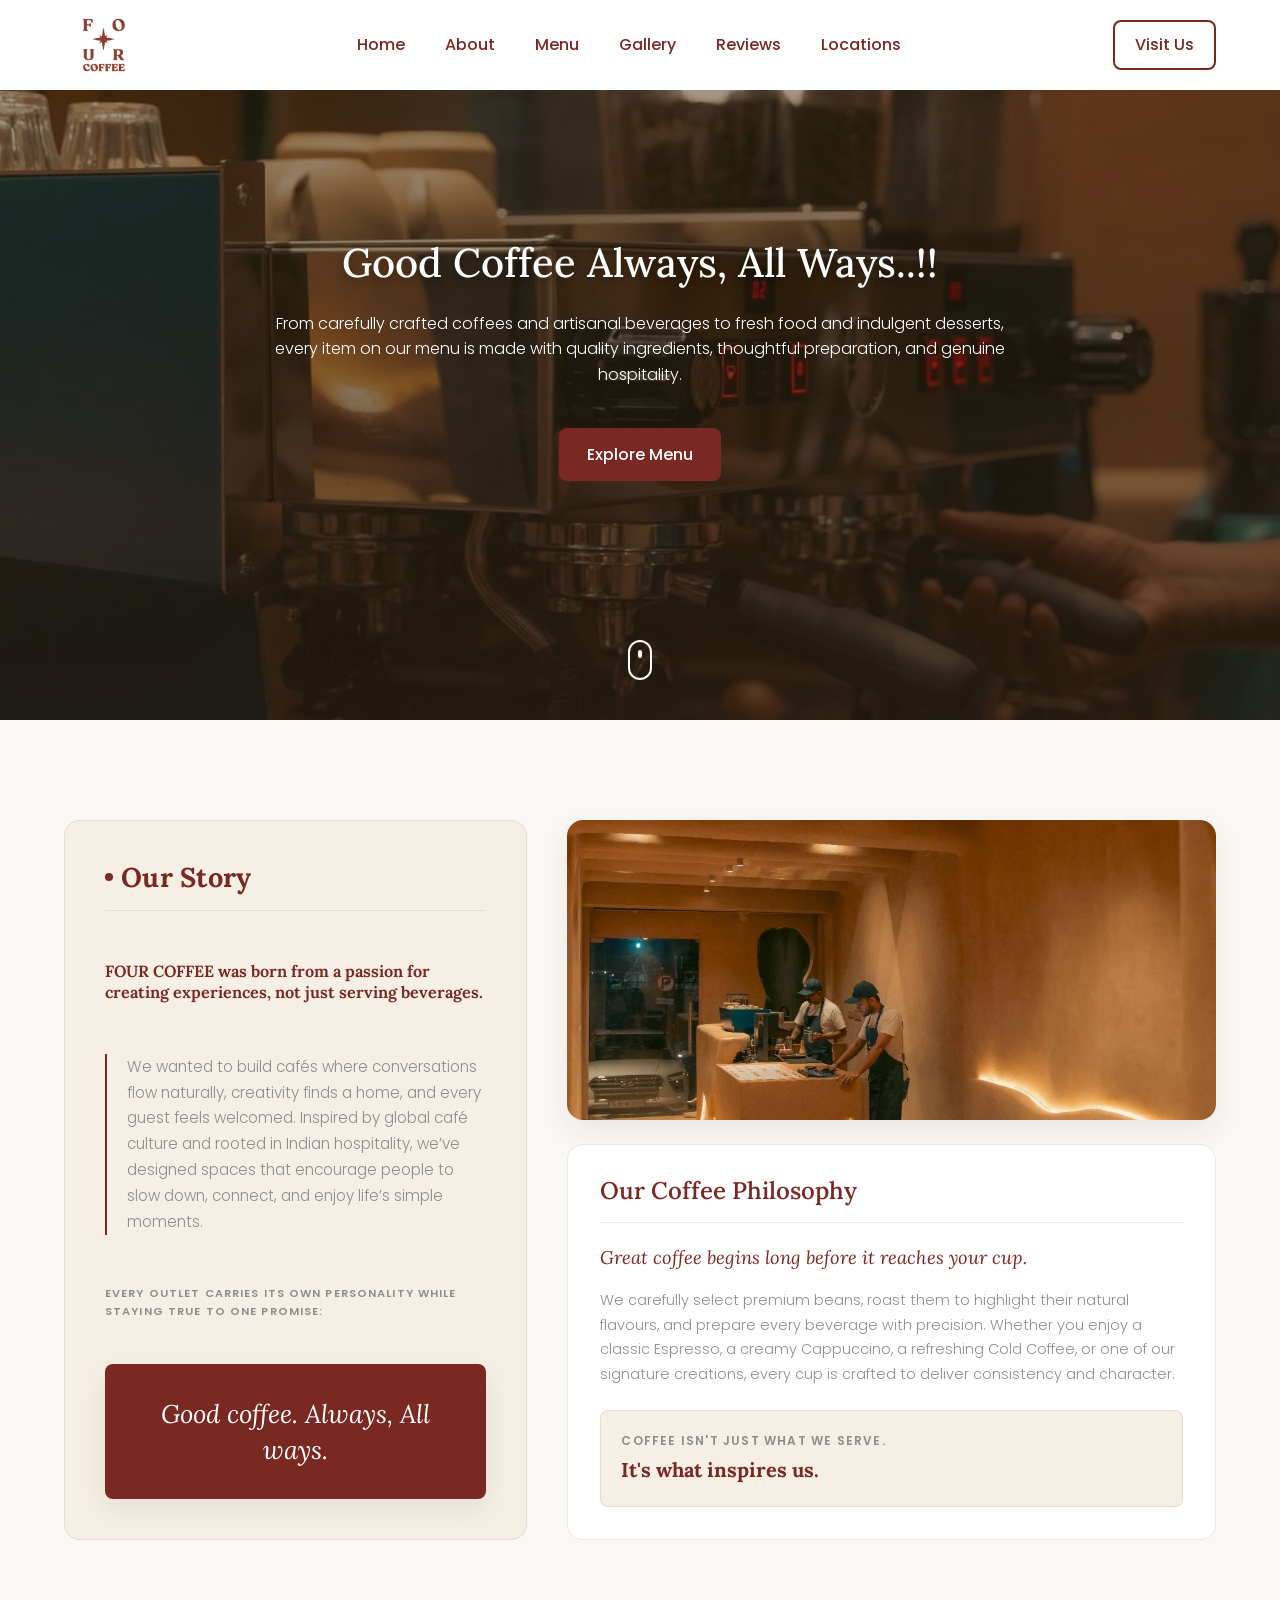
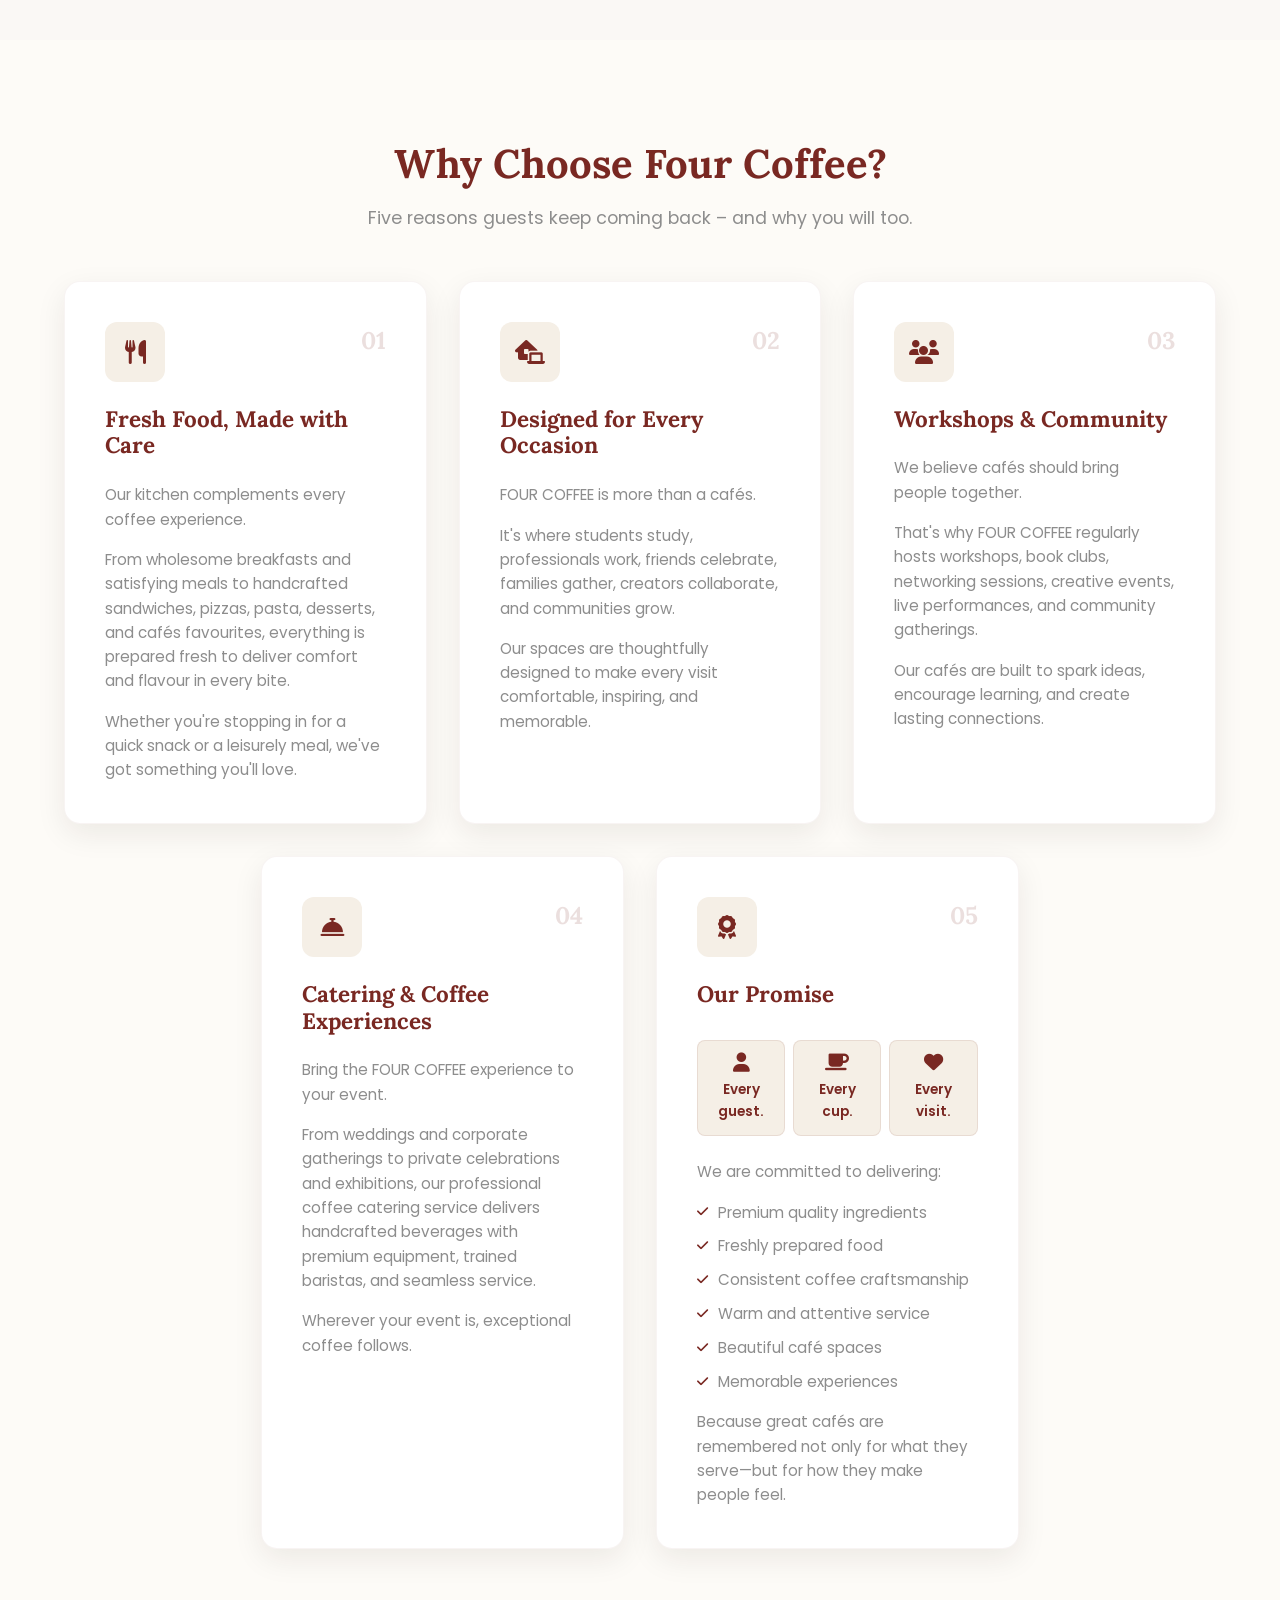
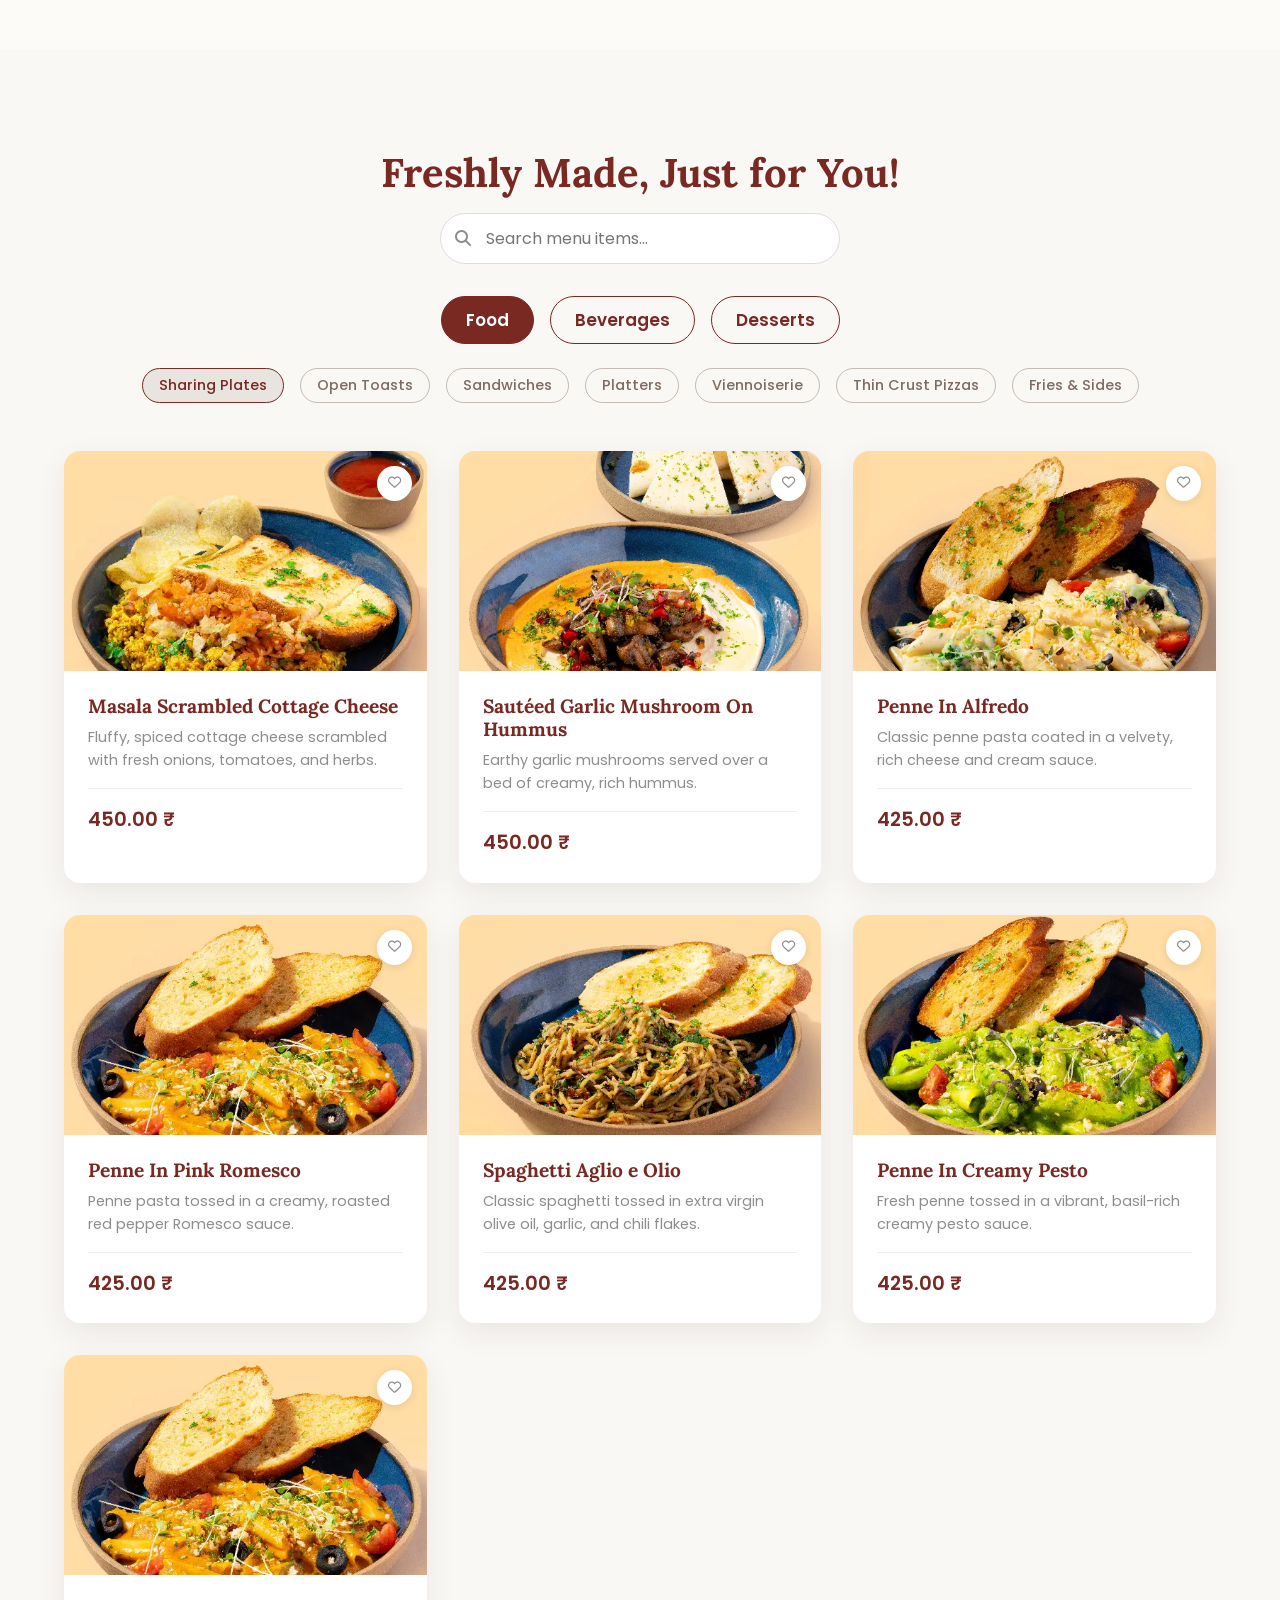
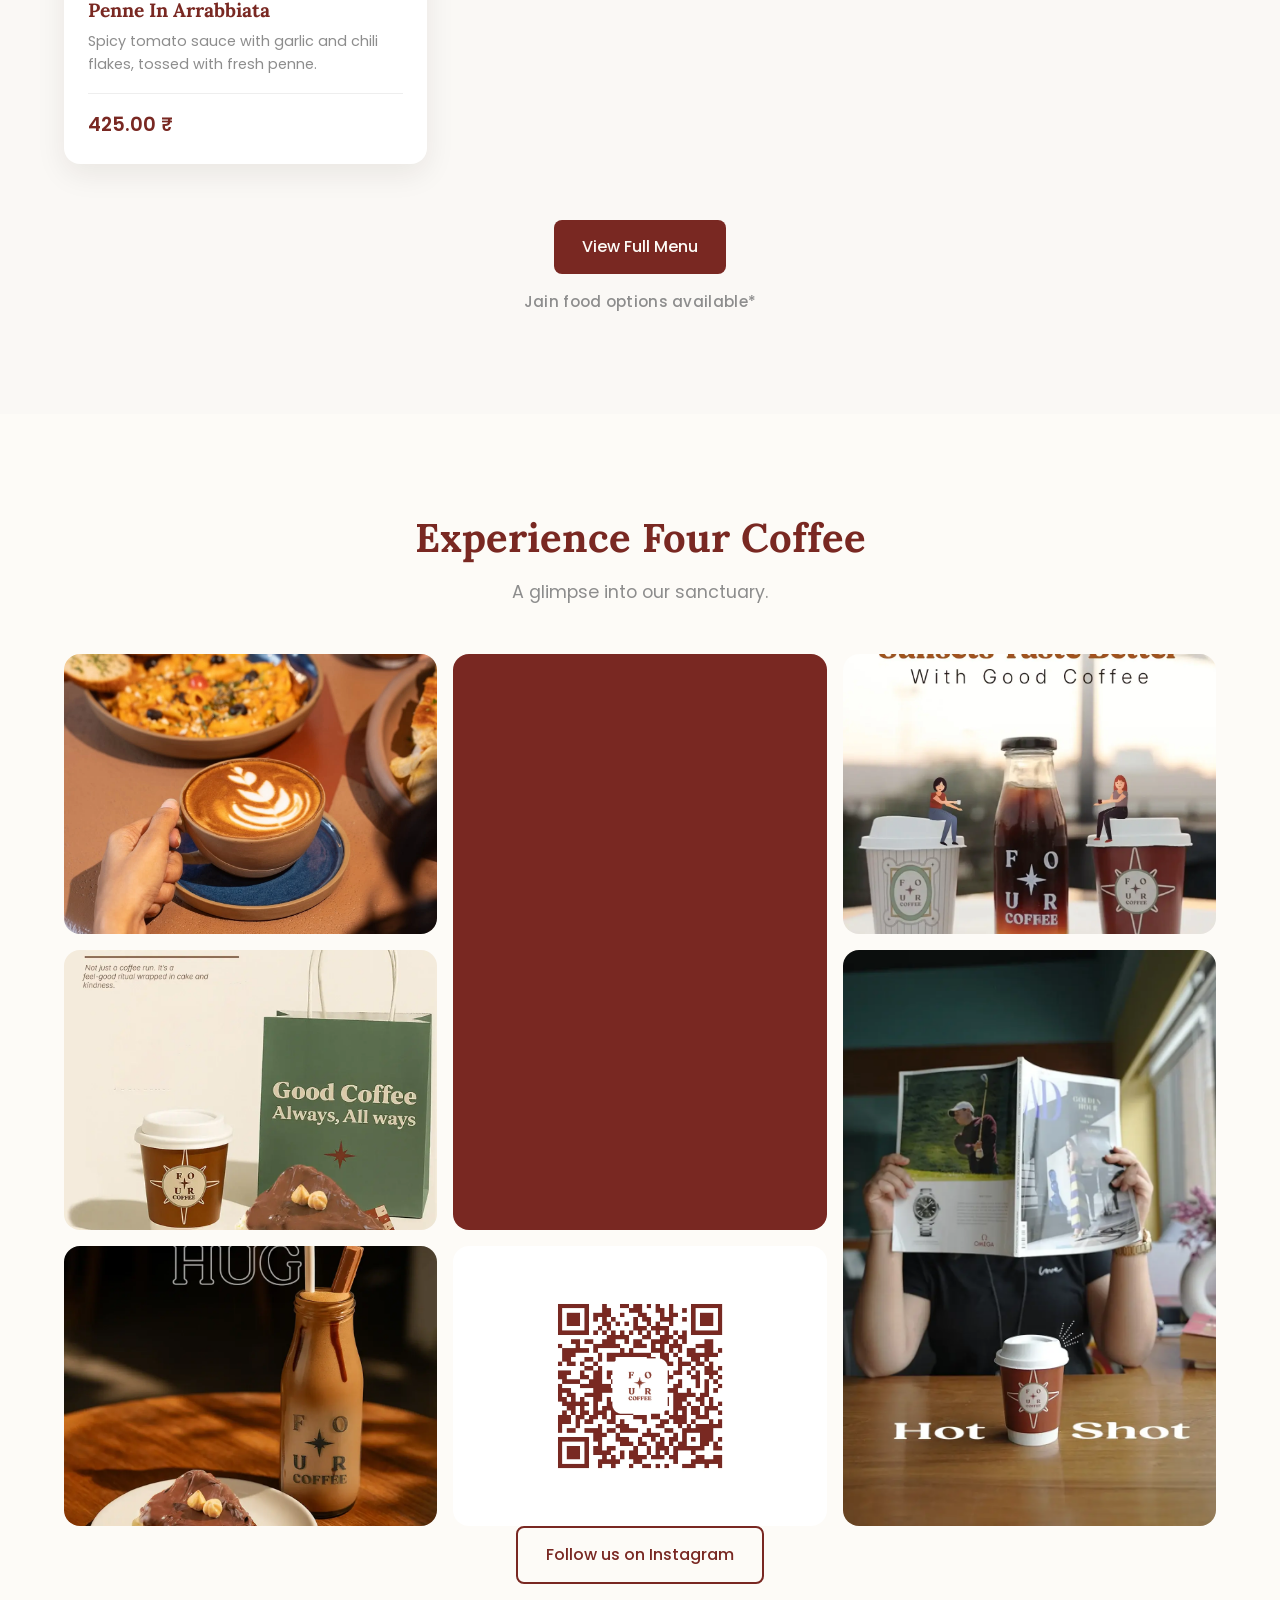
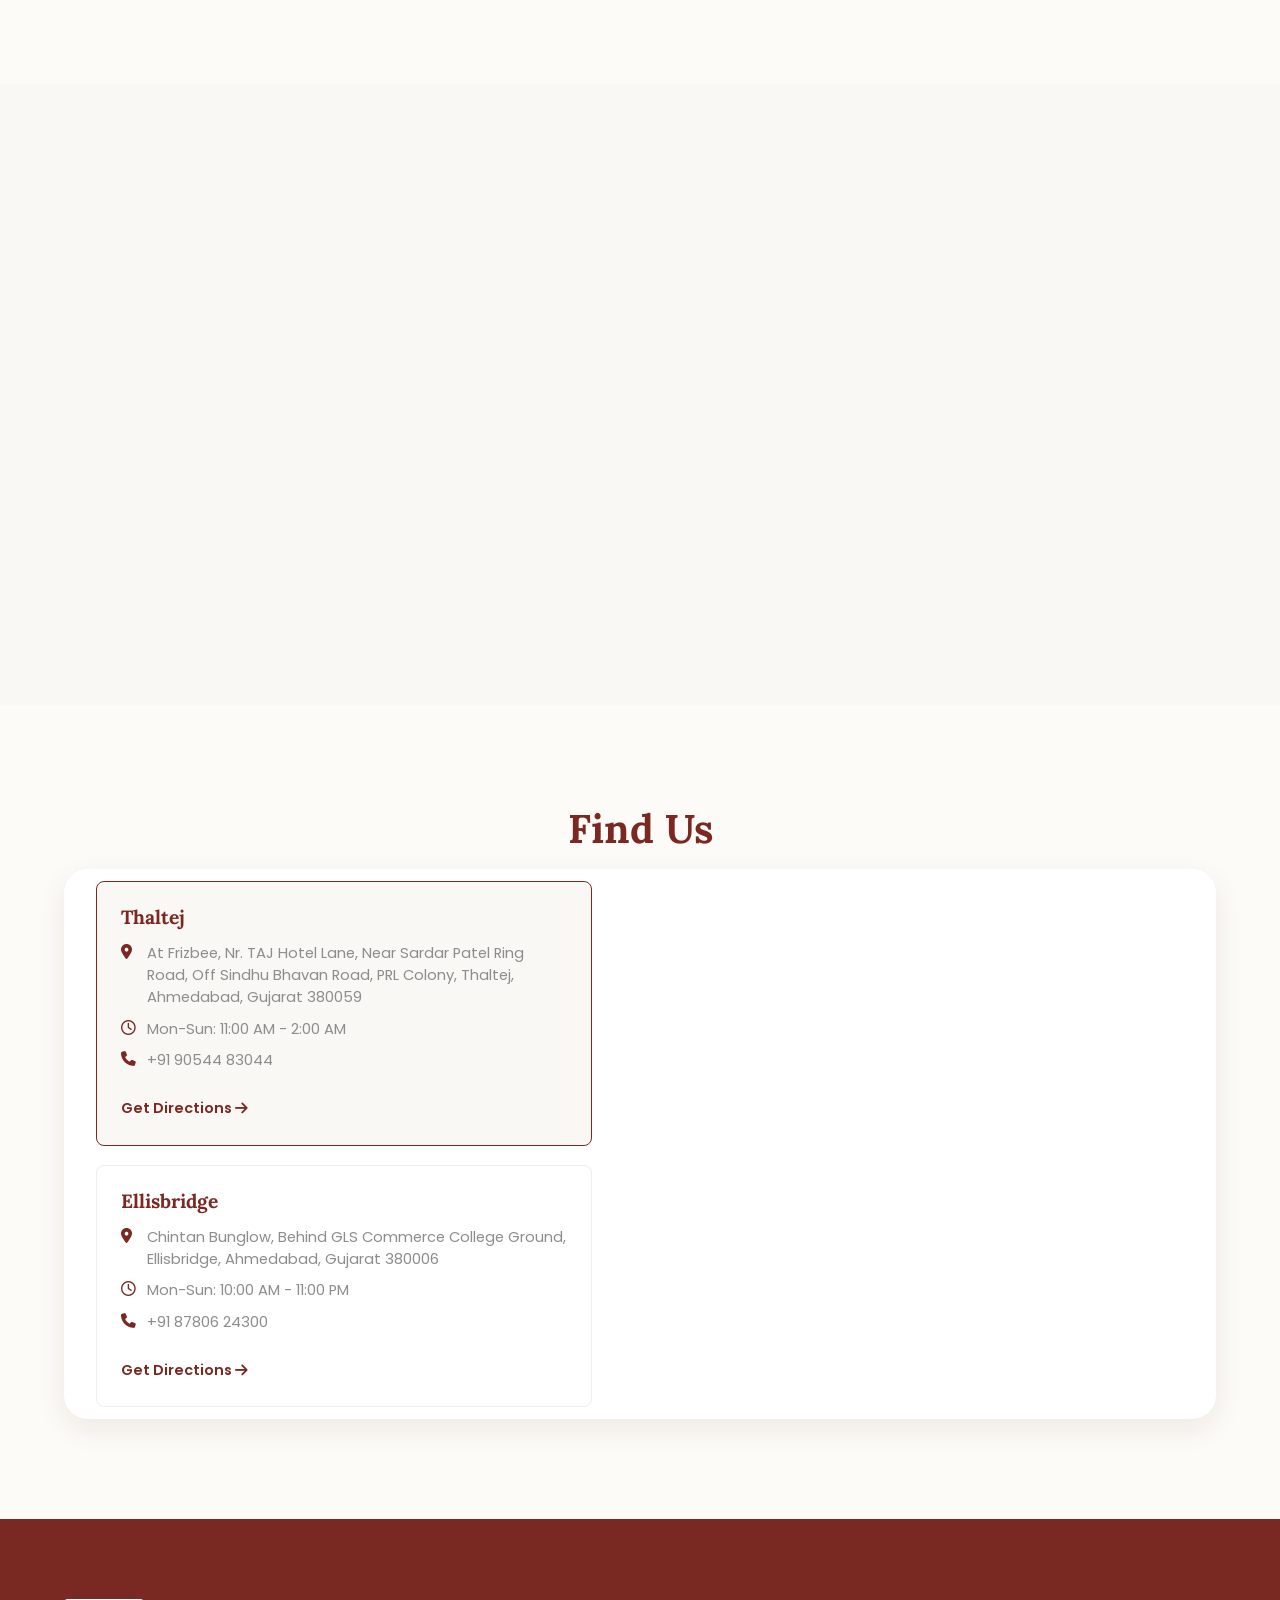
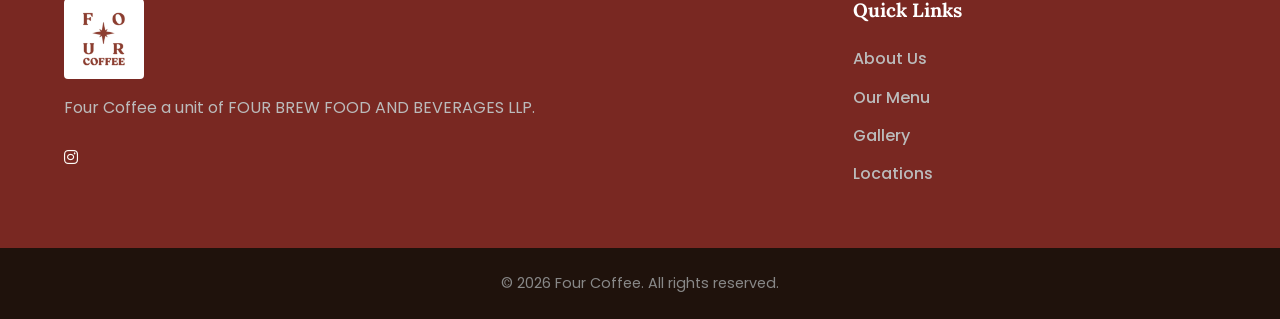
==== index.html @ 538a85ab "Update index.html" ====
<!-- index.html -->
<!DOCTYPE html>
<html lang="en">
<head>
<!-- Favicon -->
    <link rel="icon" type="image/webp" href="Four%20Coffee%20Cafe%20Logo.webp">
    <meta charset="UTF-8">
    <meta name="viewport" content="width=device-width, initial-scale=1.0">
    <title>Four Coffee | Premium Modern Cafe</title>
    <meta name="description" content="Experience the warmth of Four Coffee. A premium modern cafe offering artisanal coffee, fresh breakfast, and a cozy ambiance.">

<link rel="canonical" href="https://fourcoffee.in/" />
    
    <!-- Open Graph / Social -->
    <meta property="og:type" content="cafe">
    <meta property="og:title" content="Four Coffee | Premium Modern Cafe">
    <meta property="og:description" content="Four coffee, fresh breakfast, and a cozy ambiance.">
    <meta property="og:image" content="Four%20Coffee%20Cafe%20Logo.webp">
    <meta property="og:url" content="https://fourcoffee.com">
    <meta name="twitter:card" content="summary">

    <!-- Fonts -->
    <link rel="preconnect" href="https://fonts.googleapis.com">
    <link rel="preconnect" href="https://fonts.gstatic.com" crossorigin>
    <!-- SEO Optimized Font Loading with Display Swap -->
    <link href="https://fonts.googleapis.com/css2?family=Lora:ital,wght@0,400;0,500;0,600;0,700;1,400;1,500&family=Poppins:wght@300;400;500;600;700&display=swap" rel="stylesheet">
    
    <!-- Icons -->
    <link rel="stylesheet" href="https://cdnjs.cloudflare.com/ajax/libs/font-awesome/6.4.0/css/all.min.css">
    
    <!-- Preload Hero Image for Faster LCP (Responsive) -->
<link rel="preload" as="image" href="Barista%20brewing%20espresso%20at%20Four%20Coffee%20-%20Mobile.webp" media="(max-width: 768px)" fetchpriority="high">
<link rel="preload" as="image" href="Barista%20brewing%20espresso%20at%20Four%20Coffee.webp" media="(min-width: 769px)" fetchpriority="high">

    <link rel="stylesheet" href="style.css">
</head>
<body>


    <!-- Navigation -->
    <nav class="navbar" id="navbar">
        <div class="nav-container">
            <!-- Header Logo (Only Image) -->
            <a href="#home" class="logo">
                <img src="Four%20Coffee%20Cafe%20Logo.webp" alt="Four Coffee Logo" class="brand-logo">
            </a>
            <ul class="nav-links" id="nav-links">
                <li><a href="#home" class="active">Home</a></li>
                <li><a href="#about">About</a></li>
                <li><a href="#menu">Menu</a></li>
                <li><a href="#gallery">Gallery</a></li>
                <li><a href="#reviews">Reviews</a></li>
                <li><a href="#locations">Locations</a></li>
                <!-- Contact option is removed from here -->
            </ul>
            <div class="nav-actions">
                <!-- Changed Order Now to Visit Us & linked to locations -->
                <a href="#locations" class="btn btn-outline" aria-label="Visit Us">Visit Us</a>
                <button class="hamburger" id="hamburger" aria-label="Toggle Navigation">
                    <i class="fas fa-bars"></i>
                </button>
            </div>
        </div>
    </nav>

    <!-- Hero Section -->
<header id="home" class="hero">
    <div class="hero-video-wrapper">
        <picture>
            <!-- Mobile Image (Screen width up to 768px) -->
            <source media="(max-width: 768px)" srcset="Barista%20brewing%20espresso%20at%20Four%20Coffee%20-%20Mobile.webp">

            <!-- Desktop Image (Default / Fallback) -->
            <img src="Barista%20brewing%20espresso%20at%20Four%20Coffee.webp" alt="Barista brewing espresso at Four Coffee" class="hero-bg" fetchpriority="high">
        </picture>
        <div class="overlay"></div>
    </div>
        <div class="hero-content reveal-up">
            <h1 class="animate-text">Good Coffee Always, All Ways..!!</h1>
            <p>From carefully crafted coffees and artisanal beverages to fresh food and indulgent desserts, every item on our menu is made with quality ingredients, thoughtful preparation, and genuine hospitality.</p>
            <div class="hero-ctas">
                <a href="#menu" class="btn btn-secondary glass">Explore Menu</a>
            </div>
        </div>
        <div class="scroll-indicator">
            <a href="#about" aria-label="Scroll down">
                <span></span>
            </a>
        </div>
    </header>

    <!-- About Section -->
    <section id="about" class="about section-padding">
        <div class="container layout-grid">
            <!-- Left Column: Our Story -->
            <article class="story-article reveal-left">
                <div class="story-header">
                    <div class="header-tag">
                        <span class="tag-dot"></span>
                        <h2 class="story-kicker">Our Story</h2>
                    </div>
                </div>

                <p class="story-title">
                    FOUR COFFEE was born from a passion for creating experiences, not just serving beverages.
                </p>

                <p class="story-text">
                    We wanted to build cafés where conversations flow naturally, creativity finds a home, and every guest feels welcomed. Inspired by global café culture and rooted in Indian hospitality, we’ve designed spaces that encourage people to slow down, connect, and enjoy life’s simple moments.
                </p>

                <p class="promise-intro-text">
                    Every outlet carries its own personality while staying true to one promise:
                </p>

                <div class="brand-promise-box">
                    <p class="brand-promise-text">Good coffee. Always, All ways.</p>
                </div>
            </article>

            <!-- Right Column: Our Coffee Philosophy -->
            <article class="philosophy-article reveal-right">
                <div class="media-frame">
                    <img 
                        src="Four%20Coffee%20The%20Clay%20Chapter%20Cafe.webp" 
                        alt="Four Coffee The Clay Chapter Cafe" 
                        loading="eager" 
                        decoding="async"
                        class="frame-img"
                    />
                </div>

                <div class="philosophy-content">
                    <div class="philosophy-header">
                        <h3 class="philosophy-title">Our Coffee Philosophy</h3>
                    </div>

                    <p class="philosophy-intro">
                        Great coffee begins long before it reaches your cup.
                    </p>

                    <p class="philosophy-body">
                        We carefully select premium beans, roast them to highlight their natural flavours, and prepare every beverage with precision. Whether you enjoy a classic Espresso, a creamy Cappuccino, a refreshing Cold Coffee, or one of our signature creations, every cup is crafted to deliver consistency and character.
                    </p>

                    <div class="philosophy-conclusion">
                        <p class="conclusion-sub">Coffee isn't just what we serve.</p>
                        <p class="conclusion-main">It's what inspires us.</p>
                    </div>
                </div>
            </article>
    </section>
    <!-- Why Choose Us -->
    <section id="why-us" class="why-us section-padding bg-light">
        <div class="container reveal-up">
            <div class="why-us-header">
                <h2 class="section-title">Why Choose Four Coffee?</h2>
                <p class="why-us-subtitle">Five reasons guests keep coming back – and why you will too.</p>
            </div>
            <div class="features-grid">
                <article class="feature-card">
                    <div class="card-accent"></div>
                    <div class="card-top">
                        <div class="icon-wrapper"><i class="fas fa-utensils"></i></div>
                        <span class="card-number">01</span>
                    </div>
                    <h3>Fresh Food, Made with Care</h3>
                    <div class="feature-content">
                        <p>Our kitchen complements every coffee experience.</p>
                        <p>From wholesome breakfasts and satisfying meals to handcrafted sandwiches, pizzas, pasta, desserts, and cafés favourites, everything is prepared fresh to deliver comfort and flavour in every bite.</p>
                        <p>Whether you're stopping in for a quick snack or a leisurely meal, we've got something you'll love.</p>
                    </div>
                </article>
                <article class="feature-card">
                    <div class="card-accent"></div>
                    <div class="card-top">
                        <div class="icon-wrapper"><i class="fas fa-laptop-house"></i></div>
                        <span class="card-number">02</span>
                    </div>
                    <h3>Designed for Every Occasion</h3>
                    <div class="feature-content">
                        <p>FOUR COFFEE is more than a cafés.</p>
                        <p>It's where students study, professionals work, friends celebrate, families gather, creators collaborate, and communities grow.</p>
                        <p>Our spaces are thoughtfully designed to make every visit comfortable, inspiring, and memorable.</p>
                    </div>
                </article>
                <article class="feature-card">
                    <div class="card-accent"></div>
                    <div class="card-top">
                        <div class="icon-wrapper"><i class="fas fa-users"></i></div>
                        <span class="card-number">03</span>
                    </div>
                    <h3>Workshops &amp; Community</h3>
                    <div class="feature-content">
                        <p>We believe cafés should bring people together.</p>
                        <p>That's why FOUR COFFEE regularly hosts workshops, book clubs, networking sessions, creative events, live performances, and community gatherings.</p>
                        <p>Our cafés are built to spark ideas, encourage learning, and create lasting connections.</p>
                    </div>
                </article>
                <article class="feature-card">
                    <div class="card-accent"></div>
                    <div class="card-top">
                        <div class="icon-wrapper"><i class="fas fa-concierge-bell"></i></div>
                        <span class="card-number">04</span>
                    </div>
                    <h3>Catering &amp; Coffee Experiences</h3>
                    <div class="feature-content">
                        <p>Bring the FOUR COFFEE experience to your event.</p>
                        <p>From weddings and corporate gatherings to private celebrations and exhibitions, our professional coffee catering service delivers handcrafted beverages with premium equipment, trained baristas, and seamless service.</p>
                        <p>Wherever your event is, exceptional coffee follows.</p>
                    </div>
                </article>
                <article class="feature-card feature-card--promise">
                    <div class="card-accent"></div>
                    <div class="card-top">
                        <div class="icon-wrapper"><i class="fas fa-award"></i></div>
                        <span class="card-number">05</span>
                    </div>
                    <h3>Our Promise</h3>
                    <div class="feature-content">
                        <div class="promise-badges">
                            <div class="promise-badge">
                                <i class="fas fa-user"></i>
                                <span>Every guest.</span>
                            </div>
                            <div class="promise-badge">
                                <i class="fas fa-coffee"></i>
                                <span>Every cup.</span>
                            </div>
                            <div class="promise-badge">
                                <i class="fas fa-heart"></i>
                                <span>Every visit.</span>
                            </div>
                        </div>
                        <p>We are committed to delivering:</p>
                        <ul class="promise-list">
                            <li><i class="fas fa-check"></i> Premium quality ingredients</li>
                            <li><i class="fas fa-check"></i> Freshly prepared food</li>
                            <li><i class="fas fa-check"></i> Consistent coffee craftsmanship</li>
                            <li><i class="fas fa-check"></i> Warm and attentive service</li>
                            <li><i class="fas fa-check"></i> Beautiful café spaces</li>
                            <li><i class="fas fa-check"></i> Memorable experiences</li>
                        </ul>
                        <p>Because great cafés are remembered not only for what they serve—but for how they make people feel.</p>
                    </div>
                </article>
            </div>
        </div>
    </section>

    <!-- Featured Menu Section -->
    <section id="menu" class="menu section-padding">
        <div class="container">
            <div class="menu-header reveal-up">
                <h2 class="section-title text-center">Freshly Made, Just for You!</h2>
                <div class="menu-search-wrapper">
                    <i class="fas fa-search"></i>
                    <input type="text" id="menuSearch" placeholder="Search menu items..." aria-label="Search Menu">
                </div>
                <div class="menu-filters" id="menuFilters">
                    <button class="filter-btn active" data-filter="food">Food</button>
                    <button class="filter-btn" data-filter="beverages">Beverages</button>
                    <button class="filter-btn" data-filter="desserts">Desserts</button>
                </div>
                
                <div class="menu-filters secondary-filters" id="foodFilters">
                    <button class="filter-btn sub-filter-btn active" data-filter="sharing-plates">Sharing Plates</button>
                    <button class="filter-btn sub-filter-btn" data-filter="open-toasts">Open Toasts</button>
                    <button class="filter-btn sub-filter-btn" data-filter="sandwiches">Sandwiches</button>
                    <button class="filter-btn sub-filter-btn" data-filter="platters">Platters</button>
                    <button class="filter-btn sub-filter-btn" data-filter="viennoiserie">Viennoiserie</button>
                    <button class="filter-btn sub-filter-btn" data-filter="thin-crust-pizzas">Thin Crust Pizzas</button>
                    <button class="filter-btn sub-filter-btn" data-filter="fries-sides">Fries &amp; Sides</button>
                </div>

                <div class="menu-filters secondary-filters" id="beveragesFilters" style="display: none;">
                    <button class="filter-btn sub-filter-btn active" data-filter="cold-coffee">Cold Coffee</button>
                    <button class="filter-btn sub-filter-btn" data-filter="hot-coffee">Hot Coffee</button>
                    <button class="filter-btn sub-filter-btn" data-filter="matcha">Matcha</button>
                    <button class="filter-btn sub-filter-btn" data-filter="iced-coffee">Iced Coffee</button>
                    <button class="filter-btn sub-filter-btn" data-filter="hot-chocolate">Hot Chocolate</button>
                    <button class="filter-btn sub-filter-btn" data-filter="non-coffee">Non Coffee</button>
                    <button class="filter-btn sub-filter-btn" data-filter="cold-brew">Cold Brew</button>
                    <button class="filter-btn sub-filter-btn" data-filter="thick-shake">Thick Shake</button>
                </div>

            </div>

            <div class="menu-grid" id="menuGrid">
                <!-- SHARING PLATES -->
                <article class="menu-card reveal-up" data-main-category="food" data-sub-category="sharing-plates">
                    <div class="card-image">
                        <img src="Masala%20Scrambled%20Cottage%20Cheese.webp" alt="Masala Scrambled Cottage Cheese" loading="lazy" onerror="this.src='Cold%20Coffee.webp'">
                        <button class="fav-btn" aria-label="Add to favorites"><i class="far fa-heart"></i></button>
                    </div>
                    <div class="card-content">
                        <h3>Masala Scrambled Cottage Cheese</h3>
                        <p>Fluffy, spiced cottage cheese scrambled with fresh onions, tomatoes, and herbs.</p>
                        <div class="card-footer">
                            <span class="price">450.00 ₹</span>
                        </div>
                    </div>
                </article>
                <article class="menu-card reveal-up" data-main-category="food" data-sub-category="sharing-plates">
                    <div class="card-image">
                        <img src="Saut%C3%A9ed%20Garlic%20Mushroom%20On%20Hummus.webp" alt="Saut&#233;ed Garlic Mushroom On Hummus" loading="lazy" onerror="this.src='Cold%20Coffee.webp'">
                        <button class="fav-btn" aria-label="Add to favorites"><i class="far fa-heart"></i></button>
                    </div>
                    <div class="card-content">
                        <h3>Saut&#233;ed Garlic Mushroom On Hummus</h3>
                        <p>Earthy garlic mushrooms served over a bed of creamy, rich hummus.</p>
                        <div class="card-footer">
                            <span class="price">450.00 ₹</span>
                        </div>
                    </div>
                </article>
                <article class="menu-card reveal-up" data-main-category="food" data-sub-category="sharing-plates">
                    <div class="card-image">
                        <img src="Penne%20In%20Alfredo.webp" alt="Penne In Alfredo" loading="lazy" onerror="this.src='Cold%20Coffee.webp'">
                        <button class="fav-btn" aria-label="Add to favorites"><i class="far fa-heart"></i></button>
                    </div>
                    <div class="card-content">
                        <h3>Penne In Alfredo</h3>
                        <p>Classic penne pasta coated in a velvety, rich cheese and cream sauce.</p>
                        <div class="card-footer">
                            <span class="price">425.00 ₹</span>
                        </div>
                    </div>
                </article>
                <article class="menu-card reveal-up" data-main-category="food" data-sub-category="sharing-plates">
                    <div class="card-image">
                        <img src="Penne%20In%20Pink%20Romesco.webp" alt="Penne In Pink Romesco" loading="lazy" onerror="this.src='Cold%20Coffee.webp'">
                        <button class="fav-btn" aria-label="Add to favorites"><i class="far fa-heart"></i></button>
                    </div>
                    <div class="card-content">
                        <h3>Penne In Pink Romesco</h3>
                        <p>Penne pasta tossed in a creamy, roasted red pepper Romesco sauce.</p>
                        <div class="card-footer">
                            <span class="price">425.00 ₹</span>
                        </div>
                    </div>
                </article>
                <article class="menu-card reveal-up" data-main-category="food" data-sub-category="sharing-plates">
                    <div class="card-image">
                        <img src="Spaghetti%20Aglio%20e%20Olio.webp" alt="Spaghetti Aglio e Olio" loading="lazy" onerror="this.src='Cold%20Coffee.webp'">
                        <button class="fav-btn" aria-label="Add to favorites"><i class="far fa-heart"></i></button>
                    </div>
                    <div class="card-content">
                        <h3>Spaghetti Aglio e Olio</h3>
                        <p>Classic spaghetti tossed in extra virgin olive oil, garlic, and chili flakes.</p>
                        <div class="card-footer">
                            <span class="price">425.00 ₹</span>
                        </div>
                    </div>
                </article>
                <article class="menu-card reveal-up" data-main-category="food" data-sub-category="sharing-plates">
                    <div class="card-image">
                        <img src="Penne%20In%20Creamy%20Pesto.webp" alt="Penne In Creamy Pesto" loading="lazy" onerror="this.src='Cold%20Coffee.webp'">
                        <button class="fav-btn" aria-label="Add to favorites"><i class="far fa-heart"></i></button>
                    </div>
                    <div class="card-content">
                        <h3>Penne In Creamy Pesto</h3>
                        <p>Fresh penne tossed in a vibrant, basil-rich creamy pesto sauce.</p>
                        <div class="card-footer">
                            <span class="price">425.00 ₹</span>
                        </div>
                    </div>
                </article>
                <article class="menu-card reveal-up" data-main-category="food" data-sub-category="sharing-plates">
                    <div class="card-image">
                        <img src="Penne%20In%20Arrabbiata.webp" alt="Penne In Arrabbiata" loading="lazy" onerror="this.src='Cold%20Coffee.webp'">
                        <button class="fav-btn" aria-label="Add to favorites"><i class="far fa-heart"></i></button>
                    </div>
                    <div class="card-content">
                        <h3>Penne In Arrabbiata</h3>
                        <p>Spicy tomato sauce with garlic and chili flakes, tossed with fresh penne.</p>
                        <div class="card-footer">
                            <span class="price">425.00 ₹</span>
                        </div>
                    </div>
                </article>

                <!-- OPEN TOASTS -->
                <article class="menu-card reveal-up" data-main-category="food" data-sub-category="open-toasts">
                    <div class="card-image">
                        <img src="Garlic%20Mushroom%20On%20Hummus.webp" alt="Garlic Mushroom On Hummus" loading="lazy" onerror="this.src='Cold%20Coffee.webp'">
                        <button class="fav-btn" aria-label="Add to favorites"><i class="far fa-heart"></i></button>
                    </div>
                    <div class="card-content">
                        <h3>Garlic Mushroom On Hummus</h3>
                        <p>Warm, buttery garlic mushrooms resting on our signature smooth hummus toast.</p>
                        <div class="card-footer">
                            <span class="price">450.00 ₹</span>
                        </div>
                    </div>
                </article>
                <article class="menu-card reveal-up" data-main-category="food" data-sub-category="open-toasts">
                    <div class="card-image">
                        <img src="Haas%20Avocado%20Guac%20On%20Toast.webp" alt="Haas Avocado Guac On Toast" loading="lazy" onerror="this.src='Cold%20Coffee.webp'">
                        <button class="fav-btn" aria-label="Add to favorites"><i class="far fa-heart"></i></button>
                    </div>
                    <div class="card-content">
                        <h3>Haas Avocado Guac On Toast</h3>
                        <p>Zesty guacamole spread on toasted artisanal sourdough with cherry tomatoes.</p>
                        <div class="card-footer">
                            <span class="price">400.00 ₹</span>
                        </div>
                    </div>
                </article>
                <article class="menu-card reveal-up" data-main-category="food" data-sub-category="open-toasts">
                    <div class="card-image">
                        <img src="Roasted%20Veggies%20On%20Smoked%20Paprika%20Hummus.webp" alt="Roasted Veggies On Smoked Paprika Hummus" loading="lazy" onerror="this.src='Cold%20Coffee.webp'">
                        <button class="fav-btn" aria-label="Add to favorites"><i class="far fa-heart"></i></button>
                    </div>
                    <div class="card-content">
                        <h3>Roasted Veggies On Smoked Paprika Hummus</h3>
                        <p>Oven-roasted seasonal greens on a smoky paprika-infused hummus base.</p>
                        <div class="card-footer">
                            <span class="price">325.00 ₹</span>
                        </div>
                    </div>
                </article>
                <article class="menu-card reveal-up" data-main-category="food" data-sub-category="open-toasts">
                    <div class="card-image">
                        <img src="Nutella%20Mascarpone%20Berry%20Toast.webp" alt="Nutella Mascarpone Berry Toast" loading="lazy" onerror="this.src='Cold%20Coffee.webp'">
                        <button class="fav-btn" aria-label="Add to favorites"><i class="far fa-heart"></i></button>
                    </div>
                    <div class="card-content">
                        <h3>Nutella Mascarpone Berry Toast</h3>
                        <p>A sweet indulgence of Nutella, creamy mascarpone, and fresh seasonal berries.</p>
                        <div class="card-footer">
                            <span class="price">375.00 ₹</span>
                        </div>
                    </div>
                </article>

                <!-- SANDWICHES -->
                <article class="menu-card reveal-up" data-main-category="food" data-sub-category="sandwiches">
                    <div class="card-image">
                        <img src="Loaded%20Veggie%20%26%20Cheese.webp" alt="Loaded Veggie &amp; Cheese" loading="lazy" onerror="this.src='Cold%20Coffee.webp'">
                        <button class="fav-btn" aria-label="Add to favorites"><i class="far fa-heart"></i></button>
                    </div>
                    <div class="card-content">
                        <h3>Loaded Veggie &amp; Cheese</h3>
                        <p>Toasted sandwich packed with fresh seasonal vegetables and melted cheddar cheese.</p>
                        <div class="card-footer">
                            <span class="price">425.00 ₹</span>
                        </div>
                    </div>
                </article>
                <article class="menu-card reveal-up" data-main-category="food" data-sub-category="sandwiches">
                    <div class="card-image">
                        <img src="New%20York%20Cheese%20Melt.webp" alt="New York Cheese Melt" loading="lazy" onerror="this.src='Cold%20Coffee.webp'">
                        <button class="fav-btn" aria-label="Add to favorites"><i class="far fa-heart"></i></button>
                    </div>
                    <div class="card-content">
                        <h3>New York Cheese Melt</h3>
                        <p>A classic, gooey, triple-cheese melt that promises pure comfort in every bite.</p>
                        <div class="card-footer">
                            <span class="price">350.00 ₹</span>
                        </div>
                    </div>
                </article>
                <article class="menu-card reveal-up" data-main-category="food" data-sub-category="sandwiches">
                    <div class="card-image">
                        <img src="Classic%20Peanut%20Butter%20%26%20Jam.webp" alt="Classic Peanut Butter &amp; Jam" loading="lazy" onerror="this.src='Cold%20Coffee.webp'">
                        <button class="fav-btn" aria-label="Add to favorites"><i class="far fa-heart"></i></button>
                    </div>
                    <div class="card-content">
                        <h3>Classic Peanut Butter &amp; Jam</h3>
                        <p>The ultimate childhood favourite, elevated with premium creamy peanut butter.</p>
                        <div class="card-footer">
                            <span class="price">300.00 ₹</span>
                        </div>
                    </div>
                </article>
                <article class="menu-card reveal-up" data-main-category="food" data-sub-category="sandwiches">
                    <div class="card-image">
                        <img src="The%20Bombay%20Yorker.webp" alt="The Bombay Yorker" loading="lazy" onerror="this.src='Cold%20Coffee.webp'">
                        <button class="fav-btn" aria-label="Add to favorites"><i class="far fa-heart"></i></button>
                    </div>
                    <div class="card-content">
                        <h3>The Bombay Yorker</h3>
                        <p>A spicy, tangy fusion sandwich packed with bold street-style flavours.</p>
                        <div class="card-footer">
                            <span class="price">375.00 ₹</span>
                        </div>
                    </div>
                </article>

                <!-- PLATTERS -->
                <article class="menu-card reveal-up" data-main-category="food" data-sub-category="platters">
                    <div class="card-image">
                        <img src="Nachos.webp" alt="Nachos" loading="lazy" onerror="this.src='Cold%20Coffee.webp'">
                        <button class="fav-btn" aria-label="Add to favorites"><i class="far fa-heart"></i></button>
                    </div>
                    <div class="card-content">
                        <h3>Nachos</h3>
                        <p>Crispy corn tortillas loaded with melted cheese, jalape&#241;os, and fresh salsa.</p>
                        <div class="card-footer">
                            <span class="price">525.00 ₹</span>
                        </div>
                    </div>
                </article>
                <article class="menu-card reveal-up" data-main-category="food" data-sub-category="platters">
                    <div class="card-image">
                        <img src="Fries.webp" alt="Fries" loading="lazy" onerror="this.src='Cold%20Coffee.webp'">
                        <button class="fav-btn" aria-label="Add to favorites"><i class="far fa-heart"></i></button>
                    </div>
                    <div class="card-content">
                        <h3>Fries</h3>
                        <p>Perfectly golden, crispy-on-the-outside potato fries served hot and fresh.</p>
                        <div class="card-footer">
                            <span class="price">525.00 ₹</span>
                        </div>
                    </div>
                </article>
                <article class="menu-card reveal-up" data-main-category="food" data-sub-category="platters">
                    <div class="card-image">
                        <img src="Falafel.webp" alt="Falafel" loading="lazy" onerror="this.src='Cold%20Coffee.webp'">
                        <button class="fav-btn" aria-label="Add to favorites"><i class="far fa-heart"></i></button>
                    </div>
                    <div class="card-content">
                        <h3>Falafel</h3>
                        <p>Crispy, herb-infused chickpea bites served with a side of creamy dip.</p>
                        <div class="card-footer">
                            <span class="price">525.00 ₹</span>
                        </div>
                    </div>
                </article>

                <!-- VIENNOISERIE -->
                <article class="menu-card reveal-up" data-main-category="food" data-sub-category="viennoiserie">
                    <div class="card-image">
                        <img src="Butter%20Croissant.webp" alt="Butter Croissant" loading="lazy" onerror="this.src='Cold%20Coffee.webp'">
                        <button class="fav-btn" aria-label="Add to favorites"><i class="far fa-heart"></i></button>
                    </div>
                    <div class="card-content">
                        <h3>Butter Croissant</h3>
                        <p>Flaky, buttery, and freshly baked to golden perfection every single morning.</p>
                        <div class="card-footer">
                            <span class="price">200.00 ₹</span>
                        </div>
                    </div>
                </article>
                <article class="menu-card reveal-up" data-main-category="food" data-sub-category="viennoiserie">
                    <div class="card-image">
                        <img src="Tomato%20Pesto%20Cheese%20Mozzarella.webp" alt="Tomato Pesto Cheese Mozzarella" loading="lazy" onerror="this.src='Cold%20Coffee.webp'">
                        <button class="fav-btn" aria-label="Add to favorites"><i class="far fa-heart"></i></button>
                    </div>
                    <div class="card-content">
                        <h3>Tomato Pesto Cheese Mozzarella</h3>
                        <p>A savory pastry filled with vibrant pesto, fresh tomatoes, and gooey mozzarella.</p>
                        <div class="card-footer">
                            <span class="price">300.00 ₹</span>
                        </div>
                    </div>
                </article>

                <!-- THIN CRUST PIZZAS -->
                <article class="menu-card reveal-up" data-main-category="food" data-sub-category="thin-crust-pizzas">
                    <div class="card-image">
                        <img src="The%20Og%20Margherita.webp" alt="The Og Margherita" loading="lazy" onerror="this.src='Cold%20Coffee.webp'">
                        <button class="fav-btn" aria-label="Add to favorites"><i class="far fa-heart"></i></button>
                    </div>
                    <div class="card-content">
                        <h3>The Og Margherita</h3>
                        <p>A timeless classic with fresh basil, mozzarella, and a rich tomato base.</p>
                        <div class="card-footer">
                            <span class="price">375.00 ₹</span>
                        </div>
                    </div>
                </article>
                <article class="menu-card reveal-up" data-main-category="food" data-sub-category="thin-crust-pizzas">
                    <div class="card-image">
                        <img src="Veggie%20Carnival.webp" alt="Veggie Carnival" loading="lazy" onerror="this.src='Cold%20Coffee.webp'">
                        <button class="fav-btn" aria-label="Add to favorites"><i class="far fa-heart"></i></button>
                    </div>
                    <div class="card-content">
                        <h3>Veggie Carnival</h3>
                        <p>A colorful feast of fresh bell peppers, olives, and onions on a crisp crust.</p>
                        <div class="card-footer">
                            <span class="price">425.00 ₹</span>
                        </div>
                    </div>
                </article>
                <article class="menu-card reveal-up" data-main-category="food" data-sub-category="thin-crust-pizzas">
                    <div class="card-image">
                        <img src="Spice%20Peppers.webp" alt="Spice Peppers" loading="lazy" onerror="this.src='Cold%20Coffee.webp'">
                        <button class="fav-btn" aria-label="Add to favorites"><i class="far fa-heart"></i></button>
                    </div>
                    <div class="card-content">
                        <h3>Spice Peppers</h3>
                        <p>A fiery thin-crust pizza topped with spicy jalape&#241;os and roasted peppers.</p>
                        <div class="card-footer">
                            <span class="price">425.00 ₹</span>
                        </div>
                    </div>
                </article>

                <!-- FRIES & SIDES -->
                <article class="menu-card reveal-up" data-main-category="food" data-sub-category="fries-sides">
                    <div class="card-image">
                        <img src="Salted%20Fries.webp" alt="Salted Fries" loading="lazy" onerror="this.src='Cold%20Coffee.webp'">
                        <button class="fav-btn" aria-label="Add to favorites"><i class="far fa-heart"></i></button>
                    </div>
                    <div class="card-content">
                        <h3>Salted Fries</h3>
                        <p>Classic, crispy golden fries lightly tossed with premium sea salt.</p>
                        <div class="card-footer">
                            <span class="price">250.00 ₹</span>
                        </div>
                    </div>
                </article>
                <article class="menu-card reveal-up" data-main-category="food" data-sub-category="fries-sides">
                    <div class="card-image">
                        <img src="Bomba%20Peri%20Peri%20Fries.webp" alt="Bomba Peri Peri Fries" loading="lazy" onerror="this.src='Cold%20Coffee.webp'">
                        <button class="fav-btn" aria-label="Add to favorites"><i class="far fa-heart"></i></button>
                    </div>
                    <div class="card-content">
                        <h3>Bomba Peri Peri Fries</h3>
                        <p>Crispy fries dusted with our signature fiery and tangy Peri Peri seasoning.</p>
                        <div class="card-footer">
                            <span class="price">300.00 ₹</span>
                        </div>
                    </div>
                </article>
                <article class="menu-card reveal-up" data-main-category="food" data-sub-category="fries-sides">
                    <div class="card-image">
                        <img src="Chimi-Potato%20Wedges.webp" alt="Chimi-Potato Wedges" loading="lazy" onerror="this.src='Cold%20Coffee.webp'">
                        <button class="fav-btn" aria-label="Add to favorites"><i class="far fa-heart"></i></button>
                    </div>
                    <div class="card-content">
                        <h3>Chimi-Potato Wedges</h3>
                        <p>Thick-cut potato wedges generously coated in zesty chimichurri herbs.</p>
                        <div class="card-footer">
                            <span class="price">300.00 ₹</span>
                        </div>
                    </div>
                </article>
                <article class="menu-card reveal-up" data-main-category="food" data-sub-category="fries-sides">
                    <div class="card-image">
                        <img src="Butter%20Garlic%20Fries.webp" alt="Butter Garlic Fries" loading="lazy" onerror="this.src='Cold%20Coffee.webp'">
                        <button class="fav-btn" aria-label="Add to favorites"><i class="far fa-heart"></i></button>
                    </div>
                    <div class="card-content">
                        <h3>Butter Garlic Fries</h3>
                        <p>Golden fries tossed in rich melted butter and aromatic minced garlic.</p>
                        <div class="card-footer">
                            <span class="price">300.00 ₹</span>
                        </div>
                    </div>
                </article>
                <article class="menu-card reveal-up" data-main-category="food" data-sub-category="fries-sides">
                    <div class="card-image">
                        <img src="Hummus%20Two%20Ways.webp" alt="Hummus Two Ways" loading="lazy" onerror="this.src='Cold%20Coffee.webp'">
                        <button class="fav-btn" aria-label="Add to favorites"><i class="far fa-heart"></i></button>
                    </div>
                    <div class="card-content">
                        <h3>Hummus Two Ways</h3>
                        <p>A delightful duo of classic and roasted red pepper hummus with warm pita.</p>
                        <div class="card-footer">
                            <span class="price">390.00 ₹</span>
                        </div>
                    </div>
                </article>
                <article class="menu-card reveal-up" data-main-category="food" data-sub-category="fries-sides">
                    <div class="card-image">
                        <img src="Messy%20Nachos.webp" alt="Messy Nachos" loading="lazy" onerror="this.src='Cold%20Coffee.webp'">
                        <button class="fav-btn" aria-label="Add to favorites"><i class="far fa-heart"></i></button>
                    </div>
                    <div class="card-content">
                        <h3>Messy Nachos</h3>
                        <p>An ultimate indulgence of crispy nachos drenched in beans, cheese, and salsa.</p>
                        <div class="card-footer">
                            <span class="price">390.00 ₹</span>
                        </div>
                    </div>
                </article>

                <!-- ======================== -->
                <!-- BEVERAGES - COLD COFFEE -->
                <!-- ======================== -->
                <article class="menu-card reveal-up" data-main-category="beverages" data-sub-category="cold-coffee">
                    <div class="card-image">
                        <img src="Hazelnut.webp" alt="Hazelnut" loading="lazy" onerror="this.src='Cold%20Coffee.webp'">
                        <button class="fav-btn" aria-label="Add to favorites"><i class="far fa-heart"></i></button>
                    </div>
                    <div class="card-content">
                        <h3>Hazelnut</h3>
                        <p>Rich hazelnut syrup swirled into our signature cold coffee blend.</p>
                        <div class="card-footer">
                            <span class="price">350.00 ₹</span>
                        </div>
                    </div>
                </article>
                <article class="menu-card reveal-up" data-main-category="beverages" data-sub-category="cold-coffee">
                    <div class="card-image">
                        <img src="Caramel%20Cookie%20Crumble.webp" alt="Caramel Cookie Crumble" loading="lazy" onerror="this.src='Cold%20Coffee.webp'">
                        <button class="fav-btn" aria-label="Add to favorites"><i class="far fa-heart"></i></button>
                    </div>
                    <div class="card-content">
                        <h3>Caramel Cookie Crumble</h3>
                        <p>Buttery caramel meets crunchy cookie bits in a chilled coffee indulgence.</p>
                        <div class="card-footer">
                            <span class="price">330.00 ₹</span>
                        </div>
                    </div>
                </article>
                <article class="menu-card reveal-up" data-main-category="beverages" data-sub-category="cold-coffee">
                    <div class="card-image">
                        <img src="Crunchy%20Peanut%20Butter.webp" alt="Crunchy Peanut Butter" loading="lazy" onerror="this.src='Cold%20Coffee.webp'">
                        <button class="fav-btn" aria-label="Add to favorites"><i class="far fa-heart"></i></button>
                    </div>
                    <div class="card-content">
                        <h3>Crunchy Peanut Butter</h3>
                        <p>Creamy peanut butter blended with espresso for a nutty, bold cold coffee.</p>
                        <div class="card-footer">
                            <span class="price">330.00 ₹</span>
                        </div>
                    </div>
                </article>
                <article class="menu-card reveal-up" data-main-category="beverages" data-sub-category="cold-coffee">
                    <div class="card-image">
                        <img src="Oreo.webp" alt="Oreo Cold Coffee" loading="lazy" onerror="this.src='Cold%20Coffee.webp'">
                        <button class="fav-btn" aria-label="Add to favorites"><i class="far fa-heart"></i></button>
                    </div>
                    <div class="card-content">
                        <h3>Oreo</h3>
                        <p>Crushed Oreo cookies blended into a thick, creamy cold coffee treat.</p>
                        <div class="card-footer">
                            <span class="price">330.00 ₹</span>
                        </div>
                    </div>
                </article>
                <article class="menu-card reveal-up" data-main-category="beverages" data-sub-category="cold-coffee">
                    <div class="card-image">
                        <img src="Mocha%20Blend.webp" alt="Mocha Blend" loading="lazy" onerror="this.src='Cold%20Coffee.webp'">
                        <button class="fav-btn" aria-label="Add to favorites"><i class="far fa-heart"></i></button>
                    </div>
                    <div class="card-content">
                        <h3>Mocha Blend</h3>
                        <p>Velvety chocolate and espresso unite in this irresistible chilled blend.</p>
                        <div class="card-footer">
                            <span class="price">330.00 ₹</span>
                        </div>
                    </div>
                </article>
                <article class="menu-card reveal-up" data-main-category="beverages" data-sub-category="cold-coffee">
                    <div class="card-image">
                        <img src="Dark%20Matter.webp" alt="Dark Matter" loading="lazy" onerror="this.src='Cold%20Coffee.webp'">
                        <button class="fav-btn" aria-label="Add to favorites"><i class="far fa-heart"></i></button>
                    </div>
                    <div class="card-content">
                        <h3>Dark Matter</h3>
                        <p>Intensely bold, double-shot dark espresso blended smooth over ice.</p>
                        <div class="card-footer">
                            <span class="price">330.00 ₹</span>
                        </div>
                    </div>
                </article>

                <!-- BEVERAGES - HOT COFFEE -->
                <article class="menu-card reveal-up" data-main-category="beverages" data-sub-category="hot-coffee">
                    <div class="card-image"><img src="Espresso.webp" alt="Espresso" loading="lazy" onerror="this.src='Cold%20Coffee.webp'"><button class="fav-btn" aria-label="Add to favorites"><i class="far fa-heart"></i></button></div>
                    <div class="card-content"><h3>Espresso</h3><p>A pure, concentrated shot of our finest single-origin roast.</p><div class="card-footer"><span class="price">180.00 ₹</span></div></div>
                </article>
                <article class="menu-card reveal-up" data-main-category="beverages" data-sub-category="hot-coffee">
                    <div class="card-image"><img src="Cortado.webp" alt="Cortado" loading="lazy" onerror="this.src='Cold%20Coffee.webp'"><button class="fav-btn" aria-label="Add to favorites"><i class="far fa-heart"></i></button></div>
                    <div class="card-content"><h3>Cortado</h3><p>Perfectly balanced espresso cut with warm, silky steamed milk.</p><div class="card-footer"><span class="price">200.00 ₹</span></div></div>
                </article>
                <article class="menu-card reveal-up" data-main-category="beverages" data-sub-category="hot-coffee">
                    <div class="card-image"><img src="Americano.webp" alt="Americano" loading="lazy" onerror="this.src='Cold%20Coffee.webp'"><button class="fav-btn" aria-label="Add to favorites"><i class="far fa-heart"></i></button></div>
                    <div class="card-content"><h3>Americano</h3><p>Bold espresso mellowed with hot water for a clean, smooth finish.</p><div class="card-footer"><span class="price">200.00 ₹</span></div></div>
                </article>
                <article class="menu-card reveal-up" data-main-category="beverages" data-sub-category="hot-coffee">
                    <div class="card-image"><img src="Caf%C3%A9%20Mocha.webp" alt="Caf&#233; Mocha" loading="lazy" onerror="this.src='Cold%20Coffee.webp'"><button class="fav-btn" aria-label="Add to favorites"><i class="far fa-heart"></i></button></div>
                    <div class="card-content"><h3>Caf&#233; Mocha</h3><p>Rich dark chocolate melted into a double-shot latte, topped with foam.</p><div class="card-footer"><span class="price">260.00 ₹</span></div></div>
                </article>
                <article class="menu-card reveal-up" data-main-category="beverages" data-sub-category="hot-coffee">
                    <div class="card-image"><img src="Cappuccino%20Caf%C3%A9%20Latte.webp" alt="Cappuccino / Caf&#233; Latte" loading="lazy" onerror="this.src='Cold%20Coffee.webp'"><button class="fav-btn" aria-label="Add to favorites"><i class="far fa-heart"></i></button></div>
                    <div class="card-content"><h3>Cappuccino / Caf&#233; Latte</h3><p>Frothy steamed milk poured over a rich, aromatic shot of espresso.</p><div class="card-footer"><span class="price">230.00 ₹</span></div></div>
                </article>
                <article class="menu-card reveal-up" data-main-category="beverages" data-sub-category="hot-coffee">
                    <div class="card-image"><img src="Spanish%20Latte.webp" alt="Spanish Latte" loading="lazy" onerror="this.src='Cold%20Coffee.webp'"><button class="fav-btn" aria-label="Add to favorites"><i class="far fa-heart"></i></button></div>
                    <div class="card-content"><h3>Spanish Latte</h3><p>Sweetened condensed milk and espresso create a luxuriously smooth latte.</p><div class="card-footer"><span class="price">250.00 ₹</span></div></div>
                </article>
                <article class="menu-card reveal-up" data-main-category="beverages" data-sub-category="hot-coffee">
                    <div class="card-image"><img src="Cinnamon%20Latte.webp" alt="Cinnamon Latte" loading="lazy" onerror="this.src='Cold%20Coffee.webp'"><button class="fav-btn" aria-label="Add to favorites"><i class="far fa-heart"></i></button></div>
                    <div class="card-content"><h3>Cinnamon Latte</h3><p>Warm Ceylon cinnamon infused into a creamy, aromatic espresso latte.</p><div class="card-footer"><span class="price">250.00 ₹</span></div></div>
                </article>

                <!-- BEVERAGES - MATCHA -->
                <article class="menu-card reveal-up" data-main-category="beverages" data-sub-category="matcha">
                    <div class="card-image"><img src="Matcha%20Latte.webp" alt="Matcha Latte" loading="lazy" onerror="this.src='Cold%20Coffee.webp'"><button class="fav-btn" aria-label="Add to favorites"><i class="far fa-heart"></i></button></div>
                    <div class="card-content"><h3>Matcha Latte</h3><p>Ceremonial-grade Japanese matcha whisked into velvety steamed milk.</p><div class="card-footer"><span class="price">280.00 ₹</span></div></div>
                </article>
                <article class="menu-card reveal-up" data-main-category="beverages" data-sub-category="matcha">
                    <div class="card-image"><img src="Iced%20Matcha%20Latte.webp" alt="Iced Matcha Latte" loading="lazy" onerror="this.src='Cold%20Coffee.webp'"><button class="fav-btn" aria-label="Add to favorites"><i class="far fa-heart"></i></button></div>
                    <div class="card-content"><h3>Iced Matcha Latte</h3><p>Chilled matcha and cold milk layered over ice for a refreshing sip.</p><div class="card-footer"><span class="price">300.00 ₹</span></div></div>
                </article>

                <!-- BEVERAGES - ICED COFFEE -->
                <article class="menu-card reveal-up" data-main-category="beverages" data-sub-category="iced-coffee">
                    <div class="card-image"><img src="Iced%20Cappuccino.webp" alt="Iced Cappuccino" loading="lazy" onerror="this.src='Cold%20Coffee.webp'"><button class="fav-btn" aria-label="Add to favorites"><i class="far fa-heart"></i></button></div>
                    <div class="card-content"><h3>Iced Cappuccino</h3><p>Frothy espresso poured over ice with a crown of cold milk foam.</p><div class="card-footer"><span class="price">250.00 ₹</span></div></div>
                </article>
                <article class="menu-card reveal-up" data-main-category="beverages" data-sub-category="iced-coffee">
                    <div class="card-image"><img src="Iced%20Americano.webp" alt="Iced Americano" loading="lazy" onerror="this.src='Cold%20Coffee.webp'"><button class="fav-btn" aria-label="Add to favorites"><i class="far fa-heart"></i></button></div>
                    <div class="card-content"><h3>Iced Americano</h3><p>A crisp double shot of espresso over ice with pure chilled water.</p><div class="card-footer"><span class="price">210.00 ₹</span></div></div>
                </article>
                <article class="menu-card reveal-up" data-main-category="beverages" data-sub-category="iced-coffee">
                    <div class="card-image"><img src="Espresso%20Cranberry.webp" alt="Espresso Cranberry" loading="lazy" onerror="this.src='Cold%20Coffee.webp'"><button class="fav-btn" aria-label="Add to favorites"><i class="far fa-heart"></i></button></div>
                    <div class="card-content"><h3>Espresso Cranberry</h3><p>Tart cranberry juice meets bold espresso in this surprising summer twist.</p><div class="card-footer"><span class="price">230.00 ₹</span></div></div>
                </article>
                <article class="menu-card reveal-up" data-main-category="beverages" data-sub-category="iced-coffee">
                    <div class="card-image"><img src="Fresh%20Orange%20Coffee.webp" alt="Fresh Orange Coffee" loading="lazy" onerror="this.src='Cold%20Coffee.webp'"><button class="fav-btn" aria-label="Add to favorites"><i class="far fa-heart"></i></button></div>
                    <div class="card-content"><h3>Fresh Orange Coffee</h3><p>Freshly squeezed orange juice paired with a shot of chilled espresso.</p><div class="card-footer"><span class="price">300.00 ₹</span></div></div>
                </article>
                <article class="menu-card reveal-up" data-main-category="beverages" data-sub-category="iced-coffee">
                    <div class="card-image"><img src="Espresso%20Redbull.webp" alt="Espresso Redbull" loading="lazy" onerror="this.src='Cold%20Coffee.webp'"><button class="fav-btn" aria-label="Add to favorites"><i class="far fa-heart"></i></button></div>
                    <div class="card-content"><h3>Espresso Redbull</h3><p>Double espresso charged with Red Bull for the ultimate energy kick.</p><div class="card-footer"><span class="price">350.00 ₹</span></div></div>
                </article>
                <article class="menu-card reveal-up" data-main-category="beverages" data-sub-category="iced-coffee">
                    <div class="card-image"><img src="Espresso%20Tonic.webp" alt="Espresso Tonic" loading="lazy" onerror="this.src='Cold%20Coffee.webp'"><button class="fav-btn" aria-label="Add to favorites"><i class="far fa-heart"></i></button></div>
                    <div class="card-content"><h3>Espresso Tonic</h3><p>Sparkling tonic water crowned with a float of rich, bold espresso.</p><div class="card-footer"><span class="price">270.00 ₹</span></div></div>
                </article>
                <article class="menu-card reveal-up" data-main-category="beverages" data-sub-category="iced-coffee">
                    <div class="card-image"><img src="Espresso%20Tornado.webp" alt="Espresso Tornado" loading="lazy" onerror="this.src='Cold%20Coffee.webp'"><button class="fav-btn" aria-label="Add to favorites"><i class="far fa-heart"></i></button></div>
                    <div class="card-content"><h3>Espresso Tornado</h3><p>A whirlwind of layered espresso and milk that swirls into pure bliss.</p><div class="card-footer"><span class="price">350.00 ₹</span></div></div>
                </article>
                <article class="menu-card reveal-up" data-main-category="beverages" data-sub-category="iced-coffee">
                    <div class="card-image"><img src="Espresso%20Ginger%20Ale.webp" alt="Espresso Ginger Ale" loading="lazy" onerror="this.src='Cold%20Coffee.webp'"><button class="fav-btn" aria-label="Add to favorites"><i class="far fa-heart"></i></button></div>
                    <div class="card-content"><h3>Espresso Ginger Ale</h3><p>Spicy ginger ale fizz topped with a smooth shot of chilled espresso.</p><div class="card-footer"><span class="price">270.00 ₹</span></div></div>
                </article>
                <article class="menu-card reveal-up" data-main-category="beverages" data-sub-category="iced-coffee">
                    <div class="card-image"><img src="Iced%20Latte.webp" alt="Iced Latte" loading="lazy" onerror="this.src='Cold%20Coffee.webp'"><button class="fav-btn" aria-label="Add to favorites"><i class="far fa-heart"></i></button></div>
                    <div class="card-content"><h3>Iced Latte</h3><p>Smooth espresso poured over cold milk and ice for effortless refreshment.</p><div class="card-footer"><span class="price">250.00 ₹</span></div></div>
                </article>
                <article class="menu-card reveal-up" data-main-category="beverages" data-sub-category="iced-coffee">
                    <div class="card-image"><img src="Thai%20Iced%20Latte.webp" alt="Thai Iced Latte" loading="lazy" onerror="this.src='Cold%20Coffee.webp'"><button class="fav-btn" aria-label="Add to favorites"><i class="far fa-heart"></i></button></div>
                    <div class="card-content"><h3>Thai Iced Latte</h3><p>Sweet Thai-spiced espresso layered with condensed milk over crushed ice.</p><div class="card-footer"><span class="price">260.00 ₹</span></div></div>
                </article>
                <article class="menu-card reveal-up" data-main-category="beverages" data-sub-category="iced-coffee">
                    <div class="card-image"><img src="Vietnamese%20Coconut%20Iced%20Latte.webp" alt="Vietnamese Coconut Iced Latte" loading="lazy" onerror="this.src='Cold%20Coffee.webp'"><button class="fav-btn" aria-label="Add to favorites"><i class="far fa-heart"></i></button></div>
                    <div class="card-content"><h3>Vietnamese Coconut Iced Latte</h3><p>Creamy coconut milk and Vietnamese coffee poured over ice, rich and tropical.</p><div class="card-footer"><span class="price">260.00 ₹</span></div></div>
                </article>

                <!-- BEVERAGES - HOT CHOCOLATE -->
                <article class="menu-card reveal-up" data-main-category="beverages" data-sub-category="hot-chocolate">
                    <div class="card-image"><img src="55%25%20Dark%20Hot%20Chocolate.webp" alt="55% Dark Hot Chocolate" loading="lazy" onerror="this.src='Cold%20Coffee.webp'"><button class="fav-btn" aria-label="Add to favorites"><i class="far fa-heart"></i></button></div>
                    <div class="card-content"><h3>55% Dark Hot Chocolate</h3><p>Deep, bittersweet 55% dark cocoa melted into steaming whole milk.</p><div class="card-footer"><span class="price">300.00 ₹</span></div></div>
                </article>
                <article class="menu-card reveal-up" data-main-category="beverages" data-sub-category="hot-chocolate">
                    <div class="card-image"><img src="Ferrero%20Rocher%20Hot%20Chocolate.webp" alt="Ferrero Rocher Hot Chocolate" loading="lazy" onerror="this.src='Cold%20Coffee.webp'"><button class="fav-btn" aria-label="Add to favorites"><i class="far fa-heart"></i></button></div>
                    <div class="card-content"><h3>Ferrero Rocher Hot Chocolate</h3><p>Hazelnut-infused chocolate heaven inspired by the iconic golden treat.</p><div class="card-footer"><span class="price">360.00 ₹</span></div></div>
                </article>

                <!-- BEVERAGES - NON COFFEE -->
                <article class="menu-card reveal-up" data-main-category="beverages" data-sub-category="non-coffee">
                    <div class="card-image"><img src="Fresh%20Orange%20Mojito.webp" alt="Fresh Orange Mojito" loading="lazy" onerror="this.src='Cold%20Coffee.webp'"><button class="fav-btn" aria-label="Add to favorites"><i class="far fa-heart"></i></button></div>
                    <div class="card-content"><h3>Fresh Orange Mojito</h3><p>Hand-squeezed orange juice muddled with fresh mint and sparkling soda.</p><div class="card-footer"><span class="price">300.00 ₹</span></div></div>
                </article>
                <article class="menu-card reveal-up" data-main-category="beverages" data-sub-category="non-coffee">
                    <div class="card-image"><img src="Mint%20Mojito.webp" alt="Mint Mojito" loading="lazy" onerror="this.src='Cold%20Coffee.webp'"><button class="fav-btn" aria-label="Add to favorites"><i class="far fa-heart"></i></button></div>
                    <div class="card-content"><h3>Mint Mojito</h3><p>Crushed garden mint, zesty lime, and soda for a cool, crisp refresher.</p><div class="card-footer"><span class="price">240.00 ₹</span></div></div>
                </article>
                <article class="menu-card reveal-up" data-main-category="beverages" data-sub-category="non-coffee">
                    <div class="card-image"><img src="Lemon%20Iced%20Tea.webp" alt="Lemon Iced Tea" loading="lazy" onerror="this.src='Cold%20Coffee.webp'"><button class="fav-btn" aria-label="Add to favorites"><i class="far fa-heart"></i></button></div>
                    <div class="card-content"><h3>Lemon Iced Tea</h3><p>Chilled house-brewed tea brightened with fresh lemon and a hint of honey.</p><div class="card-footer"><span class="price">275.00 ₹</span></div></div>
                </article>
                <article class="menu-card reveal-up" data-main-category="beverages" data-sub-category="non-coffee">
                    <div class="card-image"><img src="Peach%20Iced%20Tea.webp" alt="Peach Iced Tea" loading="lazy" onerror="this.src='Cold%20Coffee.webp'"><button class="fav-btn" aria-label="Add to favorites"><i class="far fa-heart"></i></button></div>
                    <div class="card-content"><h3>Peach Iced Tea</h3><p>Sweet, sun-ripened peach flavour infused into a refreshing chilled tea.</p><div class="card-footer"><span class="price">275.00 ₹</span></div></div>
                </article>
                <article class="menu-card reveal-up" data-main-category="beverages" data-sub-category="non-coffee">
                    <div class="card-image"><img src="Fresh%20Orange%20Juice.webp" alt="Fresh Orange Juice" loading="lazy" onerror="this.src='Cold%20Coffee.webp'"><button class="fav-btn" aria-label="Add to favorites"><i class="far fa-heart"></i></button></div>
                    <div class="card-content"><h3>Fresh Orange Juice</h3><p>Pure, hand-squeezed seasonal oranges served chilled with no added sugar.</p><div class="card-footer"><span class="price">300.00 ₹</span></div></div>
                </article>

                <!-- BEVERAGES - COLD BREW -->
                <article class="menu-card reveal-up" data-main-category="beverages" data-sub-category="cold-brew">
                    <div class="card-image"><img src="Cold%20Brew%20Black.webp" alt="Cold Brew Black" loading="lazy" onerror="this.src='Cold%20Coffee.webp'"><button class="fav-btn" aria-label="Add to favorites"><i class="far fa-heart"></i></button></div>
                    <div class="card-content"><h3>Cold Brew Black</h3><p>Slow-steeped for 18 hours, this black cold brew is bold yet silky smooth.</p><div class="card-footer"><span class="price">220.00 ₹</span></div></div>
                </article>
                <article class="menu-card reveal-up" data-main-category="beverages" data-sub-category="cold-brew">
                    <div class="card-image"><img src="Vietnamese%20Cold%20Brew.webp" alt="Vietnamese Cold Brew" loading="lazy" onerror="this.src='Cold%20Coffee.webp'"><button class="fav-btn" aria-label="Add to favorites"><i class="far fa-heart"></i></button></div>
                    <div class="card-content"><h3>Vietnamese Cold Brew</h3><p>Condensed milk swirled into slow-steeped cold brew, sweet and robust.</p><div class="card-footer"><span class="price">250.00 ₹</span></div></div>
                </article>
                <article class="menu-card reveal-up" data-main-category="beverages" data-sub-category="cold-brew">
                    <div class="card-image"><img src="Rum%20Barrel.webp" alt="Rum Barrel" loading="lazy" onerror="this.src='Cold%20Coffee.webp'"><button class="fav-btn" aria-label="Add to favorites"><i class="far fa-heart"></i></button></div>
                    <div class="card-content"><h3>Rum Barrel</h3><p>Cold brew aged with rum barrel notes for a deep, woody, aromatic finish.</p><div class="card-footer"><span class="price">300.00 ₹</span></div></div>
                </article>
                <article class="menu-card reveal-up" data-main-category="beverages" data-sub-category="cold-brew">
                    <div class="card-image"><img src="Mont%20Blanc.webp" alt="Mont Blanc" loading="lazy" onerror="this.src='Cold%20Coffee.webp'"><button class="fav-btn" aria-label="Add to favorites"><i class="far fa-heart"></i></button></div>
                    <div class="card-content"><h3>Mont Blanc</h3><p>A luxurious white chocolate cold brew that's creamy, sweet, and decadent.</p><div class="card-footer"><span class="price">300.00 ₹</span></div></div>
                </article>
                <article class="menu-card reveal-up" data-main-category="beverages" data-sub-category="cold-brew">
                    <div class="card-image"><img src="Fresh%20Orange%20Cold%20Brew.webp" alt="Fresh Orange Cold Brew" loading="lazy" onerror="this.src='Cold%20Coffee.webp'"><button class="fav-btn" aria-label="Add to favorites"><i class="far fa-heart"></i></button></div>
                    <div class="card-content"><h3>Fresh Orange Cold Brew</h3><p>Citrusy orange freshness fused with our slow-steeped cold brew coffee.</p><div class="card-footer"><span class="price">300.00 ₹</span></div></div>
                </article>

                <!-- BEVERAGES - THICK SHAKE -->
                <article class="menu-card reveal-up" data-main-category="beverages" data-sub-category="thick-shake">
                    <div class="card-image"><img src="Chocolate.webp" alt="Chocolate Thick Shake" loading="lazy" onerror="this.src='Cold%20Coffee.webp'"><button class="fav-btn" aria-label="Add to favorites"><i class="far fa-heart"></i></button></div>
                    <div class="card-content"><h3>Chocolate</h3><p>Thick, frosty, and loaded with premium Belgian chocolate goodness.</p><div class="card-footer"><span class="price">280.00 ₹</span></div></div>
                </article>
                <article class="menu-card reveal-up" data-main-category="beverages" data-sub-category="thick-shake">
                    <div class="card-image"><img src="Oreo%20Thick%20Shake.webp" alt="Oreo Thick Shake" loading="lazy" onerror="this.src='Cold%20Coffee.webp'"><button class="fav-btn" aria-label="Add to favorites"><i class="far fa-heart"></i></button></div>
                    <div class="card-content"><h3>Oreo</h3><p>Crushed Oreo cookies blended into a thick, creamy vanilla milkshake.</p><div class="card-footer"><span class="price">280.00 ₹</span></div></div>
                </article>
                <article class="menu-card reveal-up" data-main-category="beverages" data-sub-category="thick-shake">
                    <div class="card-image"><img src="Lotus%20Biscoff.webp" alt="Lotus Biscoff Thick Shake" loading="lazy" onerror="this.src='Cold%20Coffee.webp'"><button class="fav-btn" aria-label="Add to favorites"><i class="far fa-heart"></i></button></div>
                    <div class="card-content"><h3>Lotus Biscoff</h3><p>Caramelised Biscoff cookies blended into a spiced, velvety thick shake.</p><div class="card-footer"><span class="price">310.00 ₹</span></div></div>
                </article>
                <article class="menu-card reveal-up" data-main-category="beverages" data-sub-category="thick-shake">
                    <div class="card-image"><img src="Kit%20Kat.webp" alt="Kit Kat Thick Shake" loading="lazy" onerror="this.src='Cold%20Coffee.webp'"><button class="fav-btn" aria-label="Add to favorites"><i class="far fa-heart"></i></button></div>
                    <div class="card-content"><h3>Kit Kat</h3><p>Crunchy Kit Kat wafer chunks swirled into a rich chocolate milkshake.</p><div class="card-footer"><span class="price">320.00 ₹</span></div></div>
                </article>
                <article class="menu-card reveal-up" data-main-category="beverages" data-sub-category="thick-shake">
                    <div class="card-image"><img src="Nutella%20Brownie.webp" alt="Nutella Brownie Thick Shake" loading="lazy" onerror="this.src='Cold%20Coffee.webp'"><button class="fav-btn" aria-label="Add to favorites"><i class="far fa-heart"></i></button></div>
                    <div class="card-content"><h3>Nutella Brownie</h3><p>Fudgy brownie pieces and Nutella blended into one heavenly thick shake.</p><div class="card-footer"><span class="price">320.00 ₹</span></div></div>
                </article>
                <article class="menu-card reveal-up" data-main-category="beverages" data-sub-category="thick-shake">
                    <div class="card-image"><img src="Blueberry%20Granola.webp" alt="Blueberry Granola Thick Shake" loading="lazy" onerror="this.src='Cold%20Coffee.webp'"><button class="fav-btn" aria-label="Add to favorites"><i class="far fa-heart"></i></button></div>
                    <div class="card-content"><h3>Blueberry Granola</h3><p>Wild blueberries and crunchy granola spun into a wholesome, fruity shake.</p><div class="card-footer"><span class="price">370.00 ₹</span></div></div>
                </article>

                <!-- ======================== -->
                <!-- DESSERTS -->
                <!-- ======================== -->
                <article class="menu-card reveal-up" data-main-category="desserts">
                    <div class="card-image"><img src="New%20York%20Cheesecake.webp" alt="New York Cheesecake" loading="lazy" onerror="this.src='Cold%20Coffee.webp'"><button class="fav-btn" aria-label="Add to favorites"><i class="far fa-heart"></i></button></div>
                    <div class="card-content"><h3>New York Cheesecake</h3><p>Classic, rich, and creamy baked cheesecake with a buttery biscuit crust.</p><div class="card-footer"><span class="price">325.00 ₹</span></div></div>
                </article>
                <article class="menu-card reveal-up" data-main-category="desserts">
                    <div class="card-image"><img src="Nutella%20Hazelnut%20Cheesecake.webp" alt="Nutella Hazelnut Cheesecake" loading="lazy" onerror="this.src='Cold%20Coffee.webp'"><button class="fav-btn" aria-label="Add to favorites"><i class="far fa-heart"></i></button></div>
                    <div class="card-content"><h3>Nutella Hazelnut Cheesecake</h3><p>A decadent swirl of premium Nutella and roasted hazelnuts in every bite.</p><div class="card-footer"><span class="price">375.00 ₹</span></div></div>
                </article>
                <article class="menu-card reveal-up" data-main-category="desserts">
                    <div class="card-image"><img src="Lotus%20Biscoff%20Cheesecake.webp" alt="Lotus Biscoff Cheesecake" loading="lazy" onerror="this.src='Cold%20Coffee.webp'"><button class="fav-btn" aria-label="Add to favorites"><i class="far fa-heart"></i></button></div>
                    <div class="card-content"><h3>Lotus Biscoff Cheesecake</h3><p>Caramelised Biscoff spread and biscuit crumbs blended into a smooth cheesecake.</p><div class="card-footer"><span class="price">375.00 ₹</span></div></div>
                </article>
                <article class="menu-card reveal-up" data-main-category="desserts">
                    <div class="card-image"><img src="Blueberry%20Cheesecake.webp" alt="Blueberry Cheesecake" loading="lazy" onerror="this.src='Cold%20Coffee.webp'"><button class="fav-btn" aria-label="Add to favorites"><i class="far fa-heart"></i></button></div>
                    <div class="card-content"><h3>Blueberry Cheesecake</h3><p>Sweet and tangy wild blueberry compote topping a velvety vanilla cheesecake.</p><div class="card-footer"><span class="price">375.00 ₹</span></div></div>
                </article>
                <article class="menu-card reveal-up" data-main-category="desserts">
                    <div class="card-image"><img src="Vanilla%20Affogato.webp" alt="Vanilla Affogato" loading="lazy" onerror="this.src='Cold%20Coffee.webp'"><button class="fav-btn" aria-label="Add to favorites"><i class="far fa-heart"></i></button></div>
                    <div class="card-content"><h3>Vanilla Affogato</h3><p>A scoop of premium vanilla bean ice cream elegantly drowned in hot espresso.</p><div class="card-footer"><span class="price">220.00 ₹</span></div></div>
                </article>
                <article class="menu-card reveal-up" data-main-category="desserts">
                    <div class="card-image"><img src="Chocolate%20Affogato.webp" alt="Chocolate Affogato" loading="lazy" onerror="this.src='Cold%20Coffee.webp'"><button class="fav-btn" aria-label="Add to favorites"><i class="far fa-heart"></i></button></div>
                    <div class="card-content"><h3>Chocolate Affogato</h3><p>Rich chocolate ice cream melting beautifully under a double shot of espresso.</p><div class="card-footer"><span class="price">240.00 ₹</span></div></div>
                </article>

            </div>

            <!-- View Full Menu Button & Note -->
            <div class="menu-footer text-center reveal-up">
                <a href="https://airmenus.in/fourcoffee/order" class="btn btn-primary" target="_blank" rel="noopener">View Full Menu</a>
                <p class="menu-note">Jain food options available*</p>
            </div>

            
            <!-- Empty State -->
            <div id="no-results" class="empty-state hidden">
                <i class="fas fa-search-minus"></i>
                <h3>No items found</h3>
                <p>Try adjusting your search keywords or category filters.</p>
            </div>
        </div>
    </section>

    <!-- Gallery Section -->
    <section id="gallery" class="gallery section-padding bg-light">
        <div class="container text-center reveal-up">
            <h2 class="section-title">Experience Four Coffee</h2>
            <p class="subtitle">A glimpse into our sanctuary.</p>
            
            <div class="masonry-grid">

                <!-- Item 1: Landscape cappuccino closeup -->
                <div class="masonry-item reveal-up">
                    <img
                        src="Winter%20calls%20for%20the%20classics!!A%20cappuccino%2C%20warm%20foam%2C%20familiar%20comfort%2C%20the%20kind%20you%20order%20wit.webp"
                        alt="A classic cappuccino with warm velvety foam at Four Coffee"
                        loading="lazy"
                        width="800" height="600">
                    <div class="overlay"><i class="fas fa-expand-alt"></i></div>
                </div>

                <!-- Item 2: TALL portrait slot brand video -->
                <div class="masonry-item masonry-video reveal-up">
                    <video
                        autoplay muted loop playsinline
                        aria-label="Four Coffee - The Clay Chapter Video">
        <source src="Four%20Coffee-%20The%20Clay%20ChapterWhere%20the%20city%20rush%20slows.%20And%20the%20soul%20stirs.In%20the%20heart%20of%20CG%20Road.mp4" type="video/mp4">
                    </video>
                    <div class="overlay"><i class="fas fa-play-circle"></i></div>
                </div>

                <!-- Item 3: Landscape outdoor golden hour coffee -->
                <div class="masonry-item reveal-up">
                    <img
                        src="Golden%20skies%2C%20cool%20breeze%2C%20and%20that%20perfect%20sip%20of%20coffee%20in%20hand%E2%80%94because%20sunsets%20just%20taste%20be%20(1).webp"
                        alt="Golden sunset sky with a coffee cup in hand at Four Coffee"
                        loading="lazy"
                        width="800" height="600">
                    <div class="overlay"><i class="fas fa-expand-alt"></i></div>
                </div>

                <!-- Item 4: Landscape handcrafted hot coffee blends -->
                <div class="masonry-item reveal-up">
                    <img
                        src="Not%20just%20hot%20coffee%20%E2%80%94%20its%20handcrafted%20origin%20blends%20made%20to%20warm%20you%20up%20and%20wake%20you%20up.%20Get%20y%20(1).webp"
                        alt="Handcrafted hot coffee origin blends at Four Coffee"
                        loading="lazy"
                        width="800" height="600">
                    <div class="overlay"><i class="fas fa-expand-alt"></i></div>
                </div>

                <!-- Item 5: TALL portrait slot person with coffee -->
                <div class="masonry-item reveal-up">
                    <img
                        src="For%20the%20ones%20who%20don%E2%80%99t%20just%20show%20up%2C%20they%20own%20the%20room.Hot%20shots%20deserve%20a%20cup%20that%20matches%20the%20(1).webp"
                        alt="Confident person enjoying a premium coffee at Four Coffee"
                        loading="lazy"
                        width="800" height="1200">
                    <div class="overlay"><i class="fas fa-expand-alt"></i></div>
                </div>

                <!-- Item 6: Landscape dessert and coffee pairing -->
                <div class="masonry-item reveal-up">
                    <img
                        src="Warm%20Hug%20Served%20Daily.%20%F0%9F%92%9BPair%20your%20pick-me-up%20with%20a%20cheesecake%20cuddle%20at%20FourCoffee.%20You%20deser%20(1).webp"
                        alt="A warm cheesecake slice paired with coffee at Four Coffee"
                        loading="lazy"
                        width="800" height="600">
                    <div class="overlay"><i class="fas fa-expand-alt"></i></div>
                </div>

                <!-- Item 7: Instagram QR Code -->
<div class="masonry-item reveal-up" style="background: #ffffff; padding: 2.5rem; display: flex; align-items: center; justify-content: center; cursor: default;">
    <img src="FourCoffee_Instagram_QR_With_Logo.webp" alt="Scan to follow Four Coffee on Instagram" loading="lazy" style="width: 100%; height: 100%; object-fit: contain;">
</div>

            </div>
            <div class="text-center mt-4">
                <a href="https://www.instagram.com/fourcoffee.india/" class="btn btn-outline">Follow us on Instagram</a>
            </div>
        </div>
    </section>


    <!-- Reviews Section -->
    <section id="reviews" class="reviews section-padding">
        <div class="container reveal-up">
            <h2 class="section-title text-center">What Our Guests Say</h2>
            
            <div class="testimonial-slider-container">
                <div class="testimonial-track" id="testimonialTrack">
                    <!-- Review 1 -->
                    <div class="testimonial-card">
                        <div class="stars">
                            <i class="fas fa-star"></i><i class="fas fa-star"></i><i class="fas fa-star"></i><i class="fas fa-star"></i><i class="fas fa-star"></i>
                        </div>
                        <p class="review-text">"Best coffee I've had, and a really chill place to hangout. The food is great, a bit pricey but really good. Staff is very polite. Went many times with friends, would visit again!"</p>
                        <div class="reviewer">
                            <div class="reviewer-info">
                                <h4>Krittika K C</h4>
                            </div>
                        </div>
                    </div>
                    <!-- Review 2 -->
                    <div class="testimonial-card">
                        <div class="stars">
                            <i class="fas fa-star"></i><i class="fas fa-star"></i><i class="fas fa-star"></i><i class="fas fa-star"></i><i class="fas fa-star"></i>
                        </div>
                        <p class="review-text">"A hidden gem just off CG Road. Wonderful ambience with earthy tones.
Coffee is the best so far on this trip."</p>
                        <div class="reviewer">
                            <div class="reviewer-info">
                                <h4>Raj Vadgama</h4>
                            </div>
                        </div>
                    </div>
                    <!-- Review 3 -->
                    <div class="testimonial-card">
                        <div class="stars">
                            <i class="fas fa-star"></i><i class="fas fa-star"></i><i class="fas fa-star"></i><i class="fas fa-star"></i><i class="fas fa-star"></i>
                        </div>
                        <p class="review-text">"Amazing food, so tasty.. environment and service is wonderful. Great place for a perfect hangout"</p>
                        <div class="reviewer">
                            <div class="reviewer-info">
                                <h4>Krishna Patel</h4>
                            </div>
                        </div>
                    </div>
                </div>
                <div class="slider-controls">
                    <button id="prevReview" aria-label="Previous Review"><i class="fas fa-chevron-left"></i></button>
                    <button id="nextReview" aria-label="Next Review"><i class="fas fa-chevron-right"></i></button>
                </div>
            </div>
        </div>
    </section>

    <!-- Locations Section -->
    <section id="locations" class="locations section-padding bg-light">
        <div class="container reveal-up">
            <h2 class="section-title text-center">Find Us</h2>
            <div class="locations-grid">
                
                <div class="location-list">
                    <div class="location-card active" data-map="https://maps.google.com/maps?q=At+Frizbee,+Nr.+TAJ+Hotel+Lane,+Off+Sindhu+Bhavan+Road,+Thaltej,+Ahmedabad+Gujarat+380059&t=&z=15&ie=UTF8&iwloc=&output=embed">
                        <h3>Thaltej</h3>
                        <p><i class="fas fa-map-marker-alt"></i> <span>At Frizbee, Nr. TAJ Hotel Lane, Near Sardar Patel Ring Road, Off Sindhu Bhavan Road, PRL Colony, Thaltej, Ahmedabad, Gujarat 380059</span></p>
                        <p><i class="far fa-clock"></i> <span>Mon-Sun: 11:00 AM - 2:00 AM</span></p>
                        <p><i class="fas fa-phone"></i> <span><a href="tel:+919054483044">+91 90544 83044</a></span></p>
                        <a href="https://share.google/xy1hJdBJmBmhTGQeU" target="_blank" rel="noopener noreferrer" class="btn-link">Get Directions <i class="fas fa-arrow-right"></i></a>
                    </div>
                    
                    <div class="location-card" data-map="https://maps.google.com/maps?q=Chintan+Bunglow,+Behind+GLS+Commerce+College+Ground,+Ellisbridge,+Ahmedabad+Gujarat+380006&t=&z=15&ie=UTF8&iwloc=&output=embed">
                        <h3>Ellisbridge</h3>
                        <p><i class="fas fa-map-marker-alt"></i> <span>Chintan Bunglow, Behind GLS Commerce College Ground, Ellisbridge, Ahmedabad, Gujarat 380006</span></p>
                        <p><i class="far fa-clock"></i> <span>Mon-Sun: 10:00 AM - 11:00 PM</span></p>
                        <p><i class="fas fa-phone"></i> <span><a href="tel:+918780624300">+91 87806 24300</a></span></p>
                        <a href="https://share.google/D2cCLOqKhhRvd308D" target="_blank" rel="noopener noreferrer" class="btn-link">Get Directions <i class="fas fa-arrow-right"></i></a>
                    </div>
                </div>

                <div class="map-container">
                    <iframe id="locationMap" src="https://maps.google.com/maps?q=At+Frizbee,+Nr.+TAJ+Hotel+Lane,+Off+Sindhu+Bhavan+Road,+Thaltej,+Ahmedabad+Gujarat+380059&t=&z=15&ie=UTF8&iwloc=&output=embed" width="100%" height="100%" style="border:0;" allowfullscreen="" loading="lazy" title="Google Map of Four Coffee Locations"></iframe>
                </div>

            </div>
        </div>
    </section>

    <!-- Footer -->
    <footer class="footer">
        <div class="container footer-grid">
            <div class="footer-brand">
                <!-- Footer Logo Updated -->
                <a href="#home" class="logo">
                    <img src="Four%20Coffee%20Cafe%20Logo.webp" alt="Four Coffee Logo" class="brand-logo">
                </a>
                <p>Four Coffee a unit of FOUR BREW FOOD AND BEVERAGES LLP.</p>
                <div class="social-links">
                    <a href="https://www.instagram.com/fourcoffee.india/" aria-label="Instagram"><i class="fab fa-instagram"></i></a>
                </div>
            </div>
            
            <div class="footer-links">
                <h4>Quick Links</h4>
                <ul>
                    <li><a href="#about">About Us</a></li>
                    <li><a href="#menu">Our Menu</a></li>
                    <li><a href="#gallery">Gallery</a></li>
                    <li><a href="#locations">Locations</a></li>
                    <!-- Contact option is removed from here -->
                </ul>
            </div>


        </div>
        <div class="footer-bottom">
            <div class="container">
                <p>&copy; 2026 Four Coffee. All rights reserved.</p>
            </div>
        </div>
    </footer>

    <!-- Back to Top Button (fixed) -->
    <a href="#home" class="back-to-top" aria-label="Back to top">
        <i class="fas fa-arrow-up"></i>
    </a>

    <!-- Gallery Lightbox -->
    <div class="lightbox" id="galleryLightbox" role="dialog" aria-modal="true" aria-label="Gallery lightbox">
        <button class="lightbox-close" id="lightboxClose" aria-label="Close lightbox">
            <i class="fas fa-times"></i>
        </button>
        <div class="lightbox-backdrop" id="lightboxBackdrop"></div>
        <div class="lightbox-content" id="lightboxContent">
            <img src="" alt="" id="lightboxImg" class="lightbox-media">
            <video id="lightboxVideo" class="lightbox-media" controls playsinline>
                <source src="" type="video/mp4">
            </video>
        </div>
    </div>

    <script src="script.js"></script>
</body>
</html>
---- style.css ----
/* style.css */
:root {
    /* Primary Colors */
    --primary-brown: #792822; /* Updated to custom maroon */
    --espresso: #792822;      /* Updated to custom maroon */
    --walnut: #3E2723;
    
    /* Secondary Colors */
    --cream: #FDFBF7;
    --warm-white: #FAF8F5;
    --beige: #F5EFE6;
    --soft-grey: #8D8D8D;
    
    /* Accents */
    --gold: #D4AF37;
    --olive-green: #556B2F;
    --warm-caramel: #C68E58;
    
    /* Typography */
    --font-heading: 'Lora', serif; /* Updated to new font */
    --font-body: 'Poppins', sans-serif;
    
    /* Spacing & Utilities */
    --section-padding: 100px 0;
    --radius-sm: 8px;
    --radius-md: 16px;
    --radius-lg: 24px;
    --shadow-soft: 0 10px 30px rgba(43, 27, 18, 0.08);
    --shadow-hover: 0 20px 40px rgba(43, 27, 18, 0.12);
    --transition: all 0.3s cubic-bezier(0.25, 0.8, 0.25, 1);
}

/* Reset & Global */
* {
    margin: 0;
    padding: 0;
    box-sizing: border-box;
}

html {
    scroll-behavior: smooth;
    font-size: 16px;
}

body {
    font-family: var(--font-body);
    color: var(--espresso);
    background-color: var(--warm-white);
    line-height: 1.6;
    overflow-x: hidden;
}

h1, h2, h3, h4, h5, h6 {
    font-family: var(--font-heading);
    color: var(--espresso);
    font-weight: 700;
    line-height: 1.2;
}

a {
    text-decoration: none;
    color: inherit;
    transition: var(--transition);
}

ul {
    list-style: none;
}

img {
    max-width: 100%;
    height: auto;
    display: block;
}

.container {
    width: 90%;
    max-width: 1200px;
    margin: 0 auto;
}

.section-padding {
    padding: var(--section-padding);
}

.bg-light {
    background-color: var(--cream);
}

.text-center {
    text-align: center;
}

.section-title {
    font-size: 2.5rem;
    margin-bottom: 1rem;
    color: var(--espresso);
}

.subtitle {
    font-size: 1.1rem;
    color: #8d8d8d;
    font-family: var(--font-body);
    font-weight: 400;
    margin-bottom: 3rem;
}

.hidden {
    display: none !important;
}

/* Buttons */
.btn {
    display: inline-block;
    padding: 14px 28px;
    border-radius: var(--radius-sm);
    font-family: var(--font-body);
    font-weight: 500;
    font-size: 1rem;
    cursor: pointer;
    transition: var(--transition);
    border: none;
}

.btn-primary {
    background-color: var(--primary-brown);
    color: var(--cream);
}

.btn-primary:hover {
    background-color: var(--espresso);
    transform: translateY(-2px);
}

.btn-secondary {
    background-color: var(--gold);
    color: var(--espresso);
}

.btn-secondary:hover {
    background-color: #2b1b12;
    transform: translateY(-2px);
}

.btn-outline {
    background-color: transparent;
    border: 2px solid var(--primary-brown);
    color: var(--primary-brown);
}

.btn-outline:hover {
    background-color: var(--primary-brown);
    color: var(--cream);
}

.btn.glass {
    backdrop-filter: blur(10px);
    -webkit-backdrop-filter: blur(10px);
    background: #792822;
    border: #792822;
    color: white;
}
.btn.glass.btn-primary { background: rgba(74, 48, 34, 0.8); }
.btn.glass.btn-primary:hover { background: rgba(43, 27, 18, 0.9); }

.full-width { width: 100%; }

/* Navigation */
/* Main Header */
.navbar {
    position: fixed;
    top: 0;
    width: 100%;
    z-index: 1000;
    padding: 0.3rem 0;
    background: #FFFFFF; /* White header background */
    transition: var(--transition);
}

.navbar.scrolled {
    background: #FFFFFF;
    backdrop-filter: blur(10px);
    -webkit-backdrop-filter: blur(10px);
    padding: 1rem 0;
    box-shadow: var(--shadow-soft);
}

.nav-container {
    width: 90%;
    max-width: 1400px;
    margin: 0 auto;
    display: flex;
    justify-content: space-between;
    align-items: center;
}

/* Updated Brand Logo Styling for Responsiveness */
.logo {
    display: flex;
    align-items: center;
}
.brand-logo {
    height: 80px;
    width: auto;
    border-radius: 4px;
    object-fit: contain;
    transition: var(--transition);
}

.nav-links {
    display: flex;
    gap: 2.5rem;
}

.nav-links a {
    font-family: var(--font-body);
    color: var(--espresso);
    font-weight: 500; /* 500 means Inter Medium */
    font-size: 1rem;
}

.nav-links a::after {
    content: '';
    position: absolute;
    bottom: -5px;
    left: 0;
    width: 0;
    height: 2px;
    transition: var(--transition);
}

.nav-links a:hover::after,
.nav-links a.active::after {
    width: 100%;
}
.navbar.scrolled .nav-links a,
.navbar.scrolled .hamburger i {
    color: var(--espresso);
}

.nav-actions {
    display: flex;
    align-items: center;
    gap: 1.5rem;
}

/* Updated Navbar Button - Always Visible */
.navbar .btn-outline {
    border-color: #752a1d;
    color: #752a1d;
    padding: 10px 20px;
    transition: var(--transition);
}

.navbar.scrolled .btn-outline {
    border-color: #752a1d;
    color: #752a1d;
}

/* Hover Effect for both Scrolled and Unscrolled States */
.navbar .btn-outline:hover,
.navbar.scrolled .btn-outline:hover {
    background: #752a1d;
    color: white; 
}

.hamburger {
    display: none;
    background: none;
    border: none;
    color: white;
    font-size: 1.5rem;
    cursor: pointer;
}

/* Hero Section */
.hero {
    height: auto;
    position: relative;
    display: grid;
    padding: 0;
    overflow: hidden;
}

.hero-video-wrapper {
    position: relative;
    grid-area: 1 / 1;
    width: 100%;
    height: auto;
    z-index: 1;
    background: #1a120d;
}

.hero-bg {
    width: 100%;
    height: auto;
    display: block;
    object-fit: contain;
    object-position: center center;
    animation: slowZoom 20s infinite alternate;
}

.overlay {
    position: absolute;
    top: 0;
    left: 0;
    width: 100%;
    height: 100%;
    background: linear-gradient(rgba(43,27,18,0.4), rgba(43,27,18,0.7));
}

.hero-content {
    grid-area: 1 / 1;
    align-self: center;
    justify-self: center;
    position: relative;
    z-index: 2;
    text-align: center;
    color: white;
    max-width: 800px;
    padding: 0 20px;
    width: 100%;
}

.hero-content h1 {
    font-size: 2.5rem;
    margin-bottom: 1.5rem;
    color: white;
    font-weight: 500; /* Added Bold for Hero */
    text-shadow: 0 4px 10px rgba(0,0,0,0.3);
}

.hero-content p {
    font-size: 1rem;
    margin-bottom: 2.5rem;
    font-weight: 300;
}

.hero-ctas {
    display: flex;
    gap: 1.5rem;
    justify-content: center;
}

.scroll-indicator {
    position: absolute;
    bottom: 40px;
    left: 50%;
    transform: translateX(-50%);
    z-index: 2;
}

.scroll-indicator span {
    display: block;
    width: 24px;
    height: 40px;
    border: 2px solid white;
    border-radius: 12px;
    position: relative;
}

.scroll-indicator span::before {
    content: '';
    position: absolute;
    top: 8px;
    left: 50%;
    transform: translateX(-50%);
    width: 4px;
    height: 8px;
    background: white;
    border-radius: 2px;
    animation: scroll 2s infinite;
}

/* Animations */
@keyframes scroll {
    0% { top: 8px; opacity: 1; }
    100% { top: 24px; opacity: 0; }
}

@keyframes slowZoom {
    0% { transform: scale(1); }
    100% { transform: scale(1.1); }
}

.reveal-up { opacity: 0; transform: translateY(40px); transition: 0.8s ease; }
.reveal-left { opacity: 0; transform: translateX(-40px); transition: 0.8s ease; }
.reveal-right { opacity: 0; transform: translateX(40px); transition: 0.8s ease; }
.reveal-up.active, .reveal-left.active, .reveal-right.active { opacity: 1; transform: translate(0); }

/* Layout Grids */
.layout-grid {
    display: grid;
    grid-template-columns: 1fr 1fr;
    gap: 4rem;
    align-items: center;
}

/* About Section Specific Layout */
.about .layout-grid {
    align-items: stretch;
    gap: 40px;
    grid-template-columns: 5fr 7fr;
}

/* About Section */
.story-article {
    background-color: var(--beige);
    border: 1px solid rgba(121, 40, 34, 0.1);
    padding: 2.5rem;
    border-radius: var(--radius-md);
    display: flex;
    flex-direction: column;
    justify-content: space-between;
}

.story-header {
    display: flex;
    justify-content: space-between;
    align-items: center;
    border-bottom: 1px solid rgba(121, 40, 34, 0.1);
    padding-bottom: 1rem;
    margin-bottom: 1.5rem;
}

.header-tag {
    display: flex;
    align-items: center;
    gap: 0.5rem;
}

.tag-dot {
    width: 8px;
    height: 8px;
    border-radius: 50%;
    background-color: var(--primary-brown);
}

.story-kicker {
    color: var(--primary-brown);
    font-size: 1.7rem;
    font-weight: 700;
    text-transform: inherit;
    letter-spacing: 0.01em;
    margin: 0;
}

.chapter-meta {
    font-family: var(--font-heading);
    font-style: italic;
    font-size: 0.8rem;
    color: var(--soft-grey);
}

.story-title {
    font-family: var(--font-heading);
    font-size: 1.01rem;
    font-weight: 650;
    line-height: 1.3;
    margin-bottom: 1.5rem;
    color: var(--espresso);
}

.story-text {
    font-size: 0.95rem;
    line-height: 1.7;
    font-weight: 300;
    border-left: 2px solid var(--primary-brown);
    padding-left: 1.25rem;
    margin-bottom: 1.5rem;
    color: var(--soft-grey);
}

.promise-intro-text {
    font-size: 0.7rem;
    font-weight: 600;
    text-transform: uppercase;
    letter-spacing: 0.1em;
    color: var(--soft-grey);
    margin-bottom: 1rem;
}

.brand-promise-box {
    background-color: var(--espresso);
    color: white;
    padding: 2rem 1.5rem;
    border-radius: var(--radius-sm);
    box-shadow: var(--shadow-soft);
    display: flex;
    align-items: center;
    justify-content: center;
    text-align: center;
    min-height: 90px;
}

.promise-label {
    font-size: 0.65rem;
    font-weight: 600;
    text-transform: uppercase;
    letter-spacing: 0.15em;
    color: var(--primary-brown);
    display: block;
    margin-bottom: 0.3rem;
}

.brand-promise-text {
    font-family: var(--font-heading);
    font-size: 1.6rem;
    font-style: italic;
    color: white;
    margin: 0;
    line-height: 1.4;
}

.philosophy-article {
    display: flex;
    flex-direction: column;
    justify-content: space-between;
}

.media-frame {
    position: relative;
    height: 300px;
    border-radius: var(--radius-md);
    overflow: hidden;
    margin-bottom: 1.5rem;
    box-shadow: var(--shadow-soft);
}

.frame-img {
    width: 100%;
    height: 100%;
    object-fit: cover;
}

.frame-badge {
    position: absolute;
    top: 15px;
    right: 15px;
    background: rgba(43, 27, 18, 0.9);
    color: var(--primary-brown);
    font-size: 0.7rem;
    font-weight: 600;
    text-transform: uppercase;
    letter-spacing: 0.1em;
    padding: 0.4rem 0.8rem;
    border-radius: var(--radius-sm);
    border: 1px solid rgba(255, 255, 255, 0.1);
}

.philosophy-content {
    background-color: white;
    border: 1px solid rgba(121, 40, 34, 0.1);
    padding: 2rem;
    border-radius: var(--radius-md);
    flex-grow: 1;
    display: flex;
    flex-direction: column;
}

.philosophy-header {
    border-bottom: 1px solid rgba(121, 40, 34, 0.1);
    padding-bottom: 1rem;
    margin-bottom: 1.25rem;
}

.philosophy-title {
    font-family: var(--font-heading);
    font-size: 1.5rem;
    font-weight: 550;
    margin: 0;
    color: var(--espresso);
}

.philosophy-intro {
    font-family: var(--font-heading);
    font-style: italic;
    font-size: 1.15rem;
    color: var(--primary-brown);
    margin-bottom: 1rem;
    margin-top: 0;
}

.philosophy-body {
    font-size: 0.9rem;
    line-height: 1.7;
    font-weight: 300;
    color: var(--soft-grey);
    margin-bottom: 1.5rem;
    margin-top: 0;
    flex-grow: 1;
}

.philosophy-conclusion {
    background-color: var(--beige);
    border: 1px solid rgba(121, 40, 34, 0.1);
    padding: 1.25rem;
    border-radius: var(--radius-sm);
}

.conclusion-sub {
    font-size: 0.75rem;
    text-transform: uppercase;
    letter-spacing: 0.1em;
    color: var(--soft-grey);
    font-weight: 600;
    margin: 0 0 0.25rem 0;
}

.conclusion-main {
    font-family: var(--font-heading);
    font-size: 1.25rem;
    font-weight: 700;
    color: var(--primary-brown);
    margin: 0;
}

/* Features (Why Us) */
.why-us-header {
    text-align: center;
    max-width: 600px;
    margin: 0 auto 3rem;
}

.why-us-kicker {
    font-size: 0.75rem;
    font-weight: 600;
    text-transform: uppercase;
    letter-spacing: 0.2em;
    color: var(--primary-brown);
    display: block;
    margin-bottom: 0.5rem;
}

.why-us-subtitle {
    color: var(--soft-grey);
    font-size: 1.1rem;
    margin-top: 1rem;
}

.features-grid {
    display: flex;
    flex-wrap: wrap;
    justify-content: center;
    gap: 2rem;
    align-items: stretch;
}

.feature-card {
    background: white;
    padding: 2.5rem;
    border-radius: var(--radius-md);
    box-shadow: var(--shadow-soft);
    transition: var(--transition);
    width: calc(33.333% - 1.34rem);
    display: flex;
    flex-direction: column;
    position: relative;
    overflow: hidden;
    border: 1px solid rgba(121, 40, 34, 0.05);
}

.card-accent {
    position: absolute;
    top: 0;
    left: 0;
    width: 100%;
    height: 4px;
    background: var(--primary-brown);
    transform: scaleX(0);
    transform-origin: left;
    transition: transform 0.4s ease;
}

.feature-card:hover .card-accent {
    transform: scaleX(1);
}

.feature-card:hover {
    transform: translateY(-8px);
    box-shadow: var(--shadow-hover);
}

.card-top {
    display: flex;
    justify-content: space-between;
    align-items: flex-start;
    margin-bottom: 1.5rem;
}

.feature-card .icon-wrapper {
    width: 60px;
    height: 60px;
    background: var(--beige);
    border-radius: 12px;
    display: flex;
    align-items: center;
    justify-content: center;
    color: var(--primary-brown);
    font-size: 1.5rem;
    transition: var(--transition);
}

.card-number {
    font-family: var(--font-heading);
    font-size: 1.5rem;
    color: rgba(121, 40, 34, 0.15);
    font-weight: 700;
}

.feature-card:hover .icon-wrapper {
    background: var(--primary-brown);
    color: white;
    transform: scale(1.05);
}

.feature-card h3 {
    margin-bottom: 1rem;
    font-size: 1.4rem;
    text-align: left;
    color: var(--espresso);
}

.feature-content {
    text-align: left;
    margin-top: 0.5rem;
    flex-grow: 1;
    display: flex;
    flex-direction: column;
    gap: 1rem;
}

.feature-content p {
    color: var(--soft-grey);
    font-size: 0.95rem;
    line-height: 1.6;
    margin: 0;
}

.promise-badges {
    display: flex;
    justify-content: space-between;
    gap: 0.5rem;
    margin-bottom: 0.5rem;
    margin-top: 0.5rem;
}

.promise-badge {
    flex: 1;
    display: flex;
    flex-direction: column;
    align-items: center;
    justify-content: center;
    background: var(--beige);
    padding: 0.8rem 0.5rem;
    border-radius: var(--radius-sm);
    border: 1px solid rgba(121, 40, 34, 0.1);
    transition: var(--transition);
    min-width: 70px;
}

.promise-badge i {
    color: var(--primary-brown);
    font-size: 1.2rem;
    margin-bottom: 0.4rem;
    transition: var(--transition);
}

.promise-badge span {
    color: var(--espresso);
    font-size: 0.85rem;
    font-weight: 600;
    text-align: center;
}

.promise-badge:hover {
    background: white;
    border-color: var(--primary-brown);
    transform: translateY(-3px);
    box-shadow: 0 4px 10px rgba(43, 27, 18, 0.05);
}

.promise-badge:hover i {
    color: var(--gold);
}

@media (max-width: 480px) {
    .promise-badges {
        flex-direction: column;
    }
}

.promise-list {
    list-style: none;
    padding: 0;
    margin: 0;
    display: flex;
    flex-direction: column;
    gap: 0.6rem;
}

.promise-list li {
    font-size: 0.95rem;
    color: var(--soft-grey);
    display: flex;
    align-items: center;
    gap: 0.6rem;
}

.promise-list li i {
    color: var(--primary-brown);
    font-size: 0.8rem;
}

/* Menu Section */
.menu-header {
    margin-bottom: 3rem;
}

.menu-search-wrapper {
    max-width: 400px;
    margin: 0 auto 2rem;
    position: relative;
}

.menu-search-wrapper i {
    position: absolute;
    left: 15px;
    top: 50%;
    transform: translateY(-50%);
    color: var(--soft-grey);
}

.menu-search-wrapper input {
    width: 100%;
    padding: 12px 15px 12px 45px;
    border: 1px solid #ddd;
    border-radius: 30px;
    font-family: var(--font-body);
    font-size: 1rem;
    outline: none;
    transition: var(--transition);
}

.menu-search-wrapper input:focus {
    border-color: var(--primary-brown);
    box-shadow: 0 0 0 3px rgba(74, 48, 34, 0.1);
}

.menu-filters {
    display: flex;
    justify-content: center;
    flex-wrap: wrap;
    gap: 1rem;
}

.secondary-filters {
    margin-top: 1.5rem;
    margin-bottom: 2.5rem;
}

.filter-btn {
    padding: 10px 24px;
    font-size: 1.05rem;
    font-weight: 600;
    background: transparent;
    border: 1.5px solid var(--primary-brown);
    color: var(--primary-brown);
    border-radius: 30px;
    cursor: pointer;
    font-family: var(--font-body);
    transition: var(--transition);
}

.filter-btn.active, .filter-btn:hover {
    background: var(--primary-brown);
    color: white;
}

.sub-filter-btn {
    padding: 6px 16px;
    font-size: 0.9rem;
    font-weight: 500;
    border: 1px solid rgba(74, 48, 34, 0.3);
    color: rgba(74, 48, 34, 0.7);
}

.sub-filter-btn.active, .sub-filter-btn:hover {
    background: rgba(74, 48, 34, 0.1);
    border-color: var(--primary-brown);
    color: var(--primary-brown);
}

.menu-grid {
    display: grid;
    grid-template-columns: repeat(auto-fill, minmax(280px, 1fr));
    gap: 2rem;
}

.menu-card {
    background: white;
    border-radius: var(--radius-md);
    overflow: hidden;
    box-shadow: var(--shadow-soft);
    transition: var(--transition);
    position: relative;
    display: flex;
    flex-direction: column;
    height: 100%;
}

.menu-card:hover {
    transform: translateY(-5px);
    box-shadow: var(--shadow-hover);
}

.card-image {
    position: relative;
    height: 220px;
    overflow: hidden;
}

.card-image img {
    width: 100%;
    height: 100%;
    object-fit: cover;
    transition: transform 0.5s ease;
}

.menu-card:hover .card-image img {
    transform: scale(1.05);
}

.badge {
    position: absolute;
    top: 15px;
    left: 15px;
    padding: 5px 12px;
    border-radius: 20px;
    font-size: 0.8rem;
    font-weight: 600;
    color: white;
    background: var(--primary-brown);
    z-index: 2;
}
.badge.veg { background: var(--olive-green); display: flex; align-items: center; gap: 4px; }
.badge.veg i { font-size: 0.5rem; }
.badge.bestseller { background: var(--gold); color: var(--espresso); }

.fav-btn {
    position: absolute;
    top: 15px;
    right: 15px;
    width: 35px;
    height: 35px;
    border-radius: 50%;
    background: white;
    border: none;
    color: var(--soft-grey);
    cursor: pointer;
    z-index: 2;
    display: flex;
    align-items: center;
    justify-content: center;
    transition: var(--transition);
    box-shadow: 0 2px 10px rgba(0,0,0,0.1);
}

.fav-btn:hover, .fav-btn.active {
    color: #e74c3c;
}

.card-content {
    padding: 1.5rem;
    display: flex;
    flex-direction: column;
    flex-grow: 1;
}

.card-content h3 {
    font-size: 1.2rem;
    margin-bottom: 0.5rem;
}

.card-content p {
    color: var(--soft-grey);
    font-size: 0.9rem;
    margin-bottom: 1rem;
    flex-grow: 1;
    display: -webkit-box;
    -webkit-line-clamp: 3;
    -webkit-box-orient: vertical;
    overflow: hidden;
}

.card-footer {
    display: flex;
    justify-content: space-between;
    align-items: center;
    border-top: 1px solid #eee;
    padding-top: 1rem;
    margin-top: auto;
}

.price {
    font-weight: 600; /* Changed from 700 to 600 (SemiBold) */
    font-size: 1.2rem;
    color: var(--primary-brown);
}

/* Menu Footer (CTA Button & Note) */
.menu-footer {
    margin-top: 3.5rem;
    display: flex;
    flex-direction: column;
    align-items: center;
    justify-content: center;
    gap: 1rem;
}

.menu-note {
    color: var(--soft-grey);
    font-size: 0.95rem;
    font-weight: 500;
    letter-spacing: 0.3px;
    margin: 0;
}

/* Empty State */
.empty-state {
    text-align: center;
    padding: 4rem 0;
    color: var(--soft-grey);
}
.empty-state i { font-size: 3rem; margin-bottom: 1rem; opacity: 0.5; }

/* Gallery Section */
.masonry-grid {
    display: grid;
    grid-template-columns: repeat(3, 1fr);
    grid-auto-rows: 280px;
    gap: 1rem;
    grid-auto-flow: dense;
}

.masonry-item {
    position: relative;
    border-radius: var(--radius-md);
    overflow: hidden;
    cursor: pointer;
    background: var(--espresso);
}

/* Portrait (tall) slots: items 2 and 5 */
.masonry-item:nth-child(2),
.masonry-item:nth-child(5) {
    grid-row: span 2;
}

/* Images */
.masonry-item img {
    width: 100%;
    height: 100%;
    object-fit: cover;
    object-position: center;
    display: block;
    transition: transform 0.5s ease;
}

/* Video — matches image behaviour */
.masonry-item video {
    width: 100%;
    height: 100%;
    object-fit: cover;
    object-position: center;
    display: block;
    transition: transform 0.5s ease;
}

.masonry-item .overlay {
    position: absolute;
    top: 0; left: 0; width: 100%; height: 100%;
    background: rgba(43,27,18,0.55);
    display: flex;
    align-items: center;
    justify-content: center;
    opacity: 0;
    transition: var(--transition);
}

.masonry-item .overlay i {
    color: white;
    font-size: 2rem;
    transform: scale(0.5);
    transition: var(--transition);
}

.masonry-item:hover img,
.masonry-item:hover video {
    transform: scale(1.07);
}

.masonry-item:hover .overlay {
    opacity: 1;
}

.masonry-item:hover .overlay i {
    transform: scale(1);
}

/* Tablet: 2 columns */
@media (max-width: 900px) {
    .masonry-grid {
        grid-template-columns: repeat(2, 1fr);
        grid-auto-rows: 240px;
    }
}

/* Mobile: single column, fixed height per item */
@media (max-width: 560px) {
    .masonry-grid {
        grid-template-columns: 1fr;
        grid-auto-rows: 240px;
    }
    .masonry-item:nth-child(2),
    .masonry-item:nth-child(5) {
        grid-row: span 1;
    }
}

/* Reviews */
.testimonial-slider-container {
    position: relative;
    max-width: 900px;
    margin: 0 auto;
    overflow: hidden;
    padding: 2rem 0;
}

.testimonial-track {
    display: flex;
    transition: transform 0.5s ease;
}

.testimonial-card {
    min-width: 100%;
    padding: 2rem;
    background: white;
    border-radius: var(--radius-md);
    box-shadow: var(--shadow-soft);
    text-align: center;
}

.stars {
    color: var(--gold);
    margin-bottom: 1rem;
}

.review-text {
    font-size: 1.2rem;
    font-style: italic;
    color: var(--espresso);
    margin-bottom: 2rem;
}

.reviewer {
    display: flex;
    align-items: center;
    justify-content: center;
    gap: 1rem;
}

.reviewer img {
    width: 50px; height: 50px; border-radius: 50%;
}
.reviewer-info h4 { font-size: 1rem; margin-bottom: 0.2rem;}
.reviewer-info span { font-size: 0.8rem; color: var(--soft-grey);}

.slider-controls {
    display: flex;
    justify-content: center;
    gap: 1rem;
    margin-top: 2rem;
}

.slider-controls button {
    width: 40px; height: 40px;
    border-radius: 50%;
    background: white;
    border: 1px solid #ddd;
    color: var(--espresso);
    cursor: pointer;
    transition: var(--transition);
}

.slider-controls button:hover {
    background: var(--primary-brown);
    color: white;
    border-color: var(--primary-brown);
}

/* Locations */
.locations-grid {
    display: grid;
    grid-template-columns: 1fr 1fr;
    gap: 2rem;
    background: white;
    border-radius: var(--radius-lg);
    overflow: hidden;
    box-shadow: var(--shadow-soft);
}

.location-list {
    padding: 2rem;
    display: flex;
    flex-direction: column;
    justify-content: center;
    gap: 1.2rem;
    max-height: 550px;
    overflow-y: auto;
}

.location-card {
    padding: 1.5rem;
    border: 1px solid #eee;
    border-radius: var(--radius-sm);
    cursor: pointer;
    transition: var(--transition);
}

.location-card:hover, .location-card.active {
    border-color: var(--primary-brown);
    background: var(--warm-white);
}

.location-card h3 {
    margin-bottom: 0.8rem;
    font-size: 1.2rem;
    color: var(--espresso);
}

.location-card p {
    font-size: 0.92rem;
    color: var(--soft-grey);
    margin-bottom: 0.6rem;
    display: flex;
    align-items: flex-start;
    gap: 10px;
    line-height: 1.5;
}

.location-card p i {
    color: var(--primary-brown);
    width: 16px;
    flex-shrink: 0;
    margin-top: 3px;
}

.location-card p span {
    flex: 1;
}

.location-card p a {
    color: inherit;
    transition: var(--transition);
}

.location-card p a:hover {
    color: var(--primary-brown);
}

.btn-link {
    display: inline-block;
    margin-top: 1rem;
    font-size: 0.9rem;
    color: var(--primary-brown);
    font-weight: 600;
}
.btn-link:hover { text-decoration: underline; }

.map-container {
    height: 100%;
    min-height: 500px;
}

/* Floating WhatsApp */
.whatsapp-float {
    position: fixed;
    bottom: 30px;
    left: 30px;
    width: 60px;
    height: 60px;
    background: #25D366;
    color: white;
    border-radius: 50%;
    display: flex; align-items: center; justify-content: center;
    font-size: 30px;
    box-shadow: 0 4px 10px rgba(0,0,0,0.2);
    z-index: 100;
    transition: var(--transition);
}
.whatsapp-float:hover {
    transform: scale(1.1);
    box-shadow: 0 6px 14px rgba(0,0,0,0.3);
}

/* Footer */
.footer {
    background: var(--espresso);
    color: var(--cream);
    padding-top: 5rem;
}

.footer-grid {
    display: grid;
    grid-template-columns: 2fr 1fr;
    gap: 4rem;
    margin-bottom: 3rem;
}

.footer-brand .logo { margin-bottom: 1rem; }
.footer-brand p { color: #bbb; margin-bottom: 1.5rem; }

.footer-links h4 {
    font-size: 1.2rem;
    margin-bottom: 1.5rem;
    color: white;
}

.footer-links ul li { margin-bottom: 0.8rem; }
.footer-links a {
    font-family: var(--font-body);
    font-weight: 500;
    color: #bbb;
}
.footer-links a:hover {
    color: var(--gold);
}


.footer-bottom {
    background: #1f120c;
    padding: 1.5rem 0;
}

.footer-bottom .container {
    display: flex;
    justify-content: center;
    align-items: center;
    color: #888;
    font-size: 0.9rem;
    text-align: center;
}

.legal-links a { margin-left: 1.5rem; color: #888; }
.legal-links a:hover { color: white; }

.back-to-top {
    position: fixed;
    bottom: 28px;
    right: 28px;
    width: 44px;
    height: 44px;
    background: var(--gold);
    color: var(--espresso);
    display: flex;
    align-items: center;
    justify-content: center;
    border-radius: 50%;
    z-index: 999;
    opacity: 0;
    pointer-events: none;
    transform: translateY(12px);
    transition: opacity 0.3s ease, transform 0.3s ease, background 0.2s ease;
    box-shadow: 0 4px 16px rgba(0, 0, 0, 0.25);
}
.back-to-top.visible {
    opacity: 1;
    pointer-events: auto;
    transform: translateY(0);
}
.back-to-top:hover {
    background: #c4a02d;
    color: var(--espresso);
    transform: translateY(-3px);
    box-shadow: 0 6px 20px rgba(0, 0, 0, 0.3);
}
@media (max-width: 768px) {
    .back-to-top { bottom: 20px; right: 20px; width: 40px; height: 40px; }
}

/* Responsive Design */
@media (max-width: 1199px) {
    .about .layout-grid {
        gap: 32px;
    }
    
    .feature-card {
        width: calc(50% - 1rem); /* 2 cards on laptop/tablet */
    }
}

@media (max-width: 992px) {
    .layout-grid, .locations-grid, .footer-grid {
        grid-template-columns: 1fr;
        gap: 3rem;
    }
    
    /* Keep 2 columns for tablet in the about section */
    .about .layout-grid {
        grid-template-columns: 1fr 1fr;
        gap: 24px;
    }
    
    .hero-content h1 { font-size: 2rem; }
    .experience-badge { right: 20px; }
}

@media (max-width: 767px) {
    .about .layout-grid {
        grid-template-columns: 1fr;
        gap: 2rem;
    }
    .about-image {
        margin-bottom: 0;
    }
    .about-image img {
        aspect-ratio: 4/3;
        max-height: 500px;
    }
    .feature-card {
        width: 100%; /* 1 card on mobile */
    }
}

@media (max-width: 768px) {
    .nav-links {
        position: fixed;
        top: 0; left: -100%;
        width: 80%; height: 100vh;
        background: var(--cream);
        flex-direction: column;
        justify-content: center;
        align-items: center;
        transition: 0.4s ease;
        box-shadow: 2px 0 10px rgba(0,0,0,0.1);
    }
    
    .nav-links.active { left: 0; }
    .nav-links a { color: var(--espresso); font-size: 1.2rem; }
    .hamburger { display: block; color: var(--espresso); }
    .navbar {
    background: #FFFFFF;
}
    .logo { color: var(--espresso); }
    .nav-actions .btn-outline { display: none; }
    
    /* Hero Section Mobile Fixes */
    .hero { 
        height: auto; 
        min-height: unset; 
        padding: 0; 
        display: grid;
    }
    .hero-video-wrapper {
        position: relative;
        grid-area: 1 / 1;
        height: auto;
    }
    .hero-bg {
        height: auto;
        object-fit: contain; /* or cover, it doesn't matter much since height is auto */
    }
    .hero-content { 
        grid-area: 1 / 1;
        align-self: center;
        padding-top: 60px; /* some top padding for navbar */
        width: 100%; 
    }
    .hero-content h1 { font-size: 2rem; line-height: 1.2; }
    .hero-content p { font-size: 0.8rem; margin-bottom: 2rem; }
    
    /* Hide scroll indicator on mobile so it doesn't overlap buttons */
    .scroll-indicator { display: none; }
    
    /* Resize WhatsApp float for mobile - REMOVED */
    
    
    .section-padding { padding: 60px 0; }
    
    .footer-bottom .container { flex-direction: column; gap: 1rem; text-align: center; }
    
    /* Menu Filters Mobile Fix */
    .menu-filters { flex-direction: column; width: 100%; }
    .filter-btn { width: 100%; }
}

@media (max-width: 480px) {
    /* Button Layout Fixes */
    .hero-ctas { 
        flex-direction: column; 
        gap: 1rem; 
        width: 100%; 
        padding: 0 15px; 
    }
    .hero-ctas .btn { 
        width: 100%; /* Make buttons full width on small screens */
    }
    
    .menu-filters { flex-direction: column; width: 100%; }
    .filter-btn { width: 100%; }
    .brand-logo { height: 60px; } 
}

/* ── Gallery Instagram button mobile fix ────────────────────── */
@media (max-width: 900px) {
    .gallery .text-center.mt-4 {
        margin-top: 2rem;
        position: relative;
        z-index: 1;
        clear: both;
    }
}

/* ── Find Us mobile fix ──────────────────────────────────────── */
@media (max-width: 992px) {
    .location-list {
        max-height: none;   /* remove restrictive height so full address shows */
        padding: 1.5rem;
    }
    .location-card {
        padding: 1.2rem;
    }
}

/* ══════════════════════════════════════════
   LIGHTBOX
   ══════════════════════════════════════════ */
.lightbox {
    display: none;
    position: fixed;
    inset: 0;
    z-index: 9999;
}

.lightbox.open {
    display: flex;
    align-items: center;
    justify-content: center;
}

/* Blurred / dimmed backdrop */
.lightbox-backdrop {
    position: absolute;
    inset: 0;
    background: rgba(20, 10, 5, 0.88);
    backdrop-filter: blur(8px);
    -webkit-backdrop-filter: blur(8px);
    animation: lbFadeIn 0.3s ease;
}

@keyframes lbFadeIn {
    from { opacity: 0; }
    to   { opacity: 1; }
}

/* Media wrapper — centred, above backdrop */
.lightbox-content {
    position: relative;
    z-index: 1;
    max-width: 92vw;
    max-height: 90vh;
    display: flex;
    align-items: center;
    justify-content: center;
    animation: lbScaleIn 0.3s ease;
}

@keyframes lbScaleIn {
    from { opacity: 0; transform: scale(0.9); }
    to   { opacity: 1; transform: scale(1); }
}

/* Shared styles for both media types */
.lightbox-media {
    display: none;
    max-width: 92vw;
    max-height: 88vh;
    width: auto;
    height: auto;
    object-fit: contain;
    border-radius: var(--radius-md);
    box-shadow: 0 20px 60px rgba(0, 0, 0, 0.6);
}

.lightbox-media.active {
    display: block;
}

/* Close button */
.lightbox-close {
    position: fixed;
    top: 18px;
    right: 22px;
    z-index: 2;
    width: 44px;
    height: 44px;
    background: rgba(255, 255, 255, 0.15);
    border: none;
    border-radius: 50%;
    color: white;
    font-size: 1.2rem;
    cursor: pointer;
    display: flex;
    align-items: center;
    justify-content: center;
    transition: background 0.2s ease, transform 0.2s ease;
    backdrop-filter: blur(4px);
}

.lightbox-close:hover {
    background: var(--gold);
    color: var(--espresso);
    transform: rotate(90deg);
}

/* Prevent body scroll while lightbox is open */
body.lightbox-active {
    overflow: hidden;
}

/* Mobile close button */
@media (max-width: 560px) {
    .lightbox-close {
        top: 12px;
        right: 12px;
        width: 38px;
        height: 38px;
        font-size: 1rem;
    }
    .lightbox-media {
        max-width: 96vw;
        max-height: 82vh;
    }
}
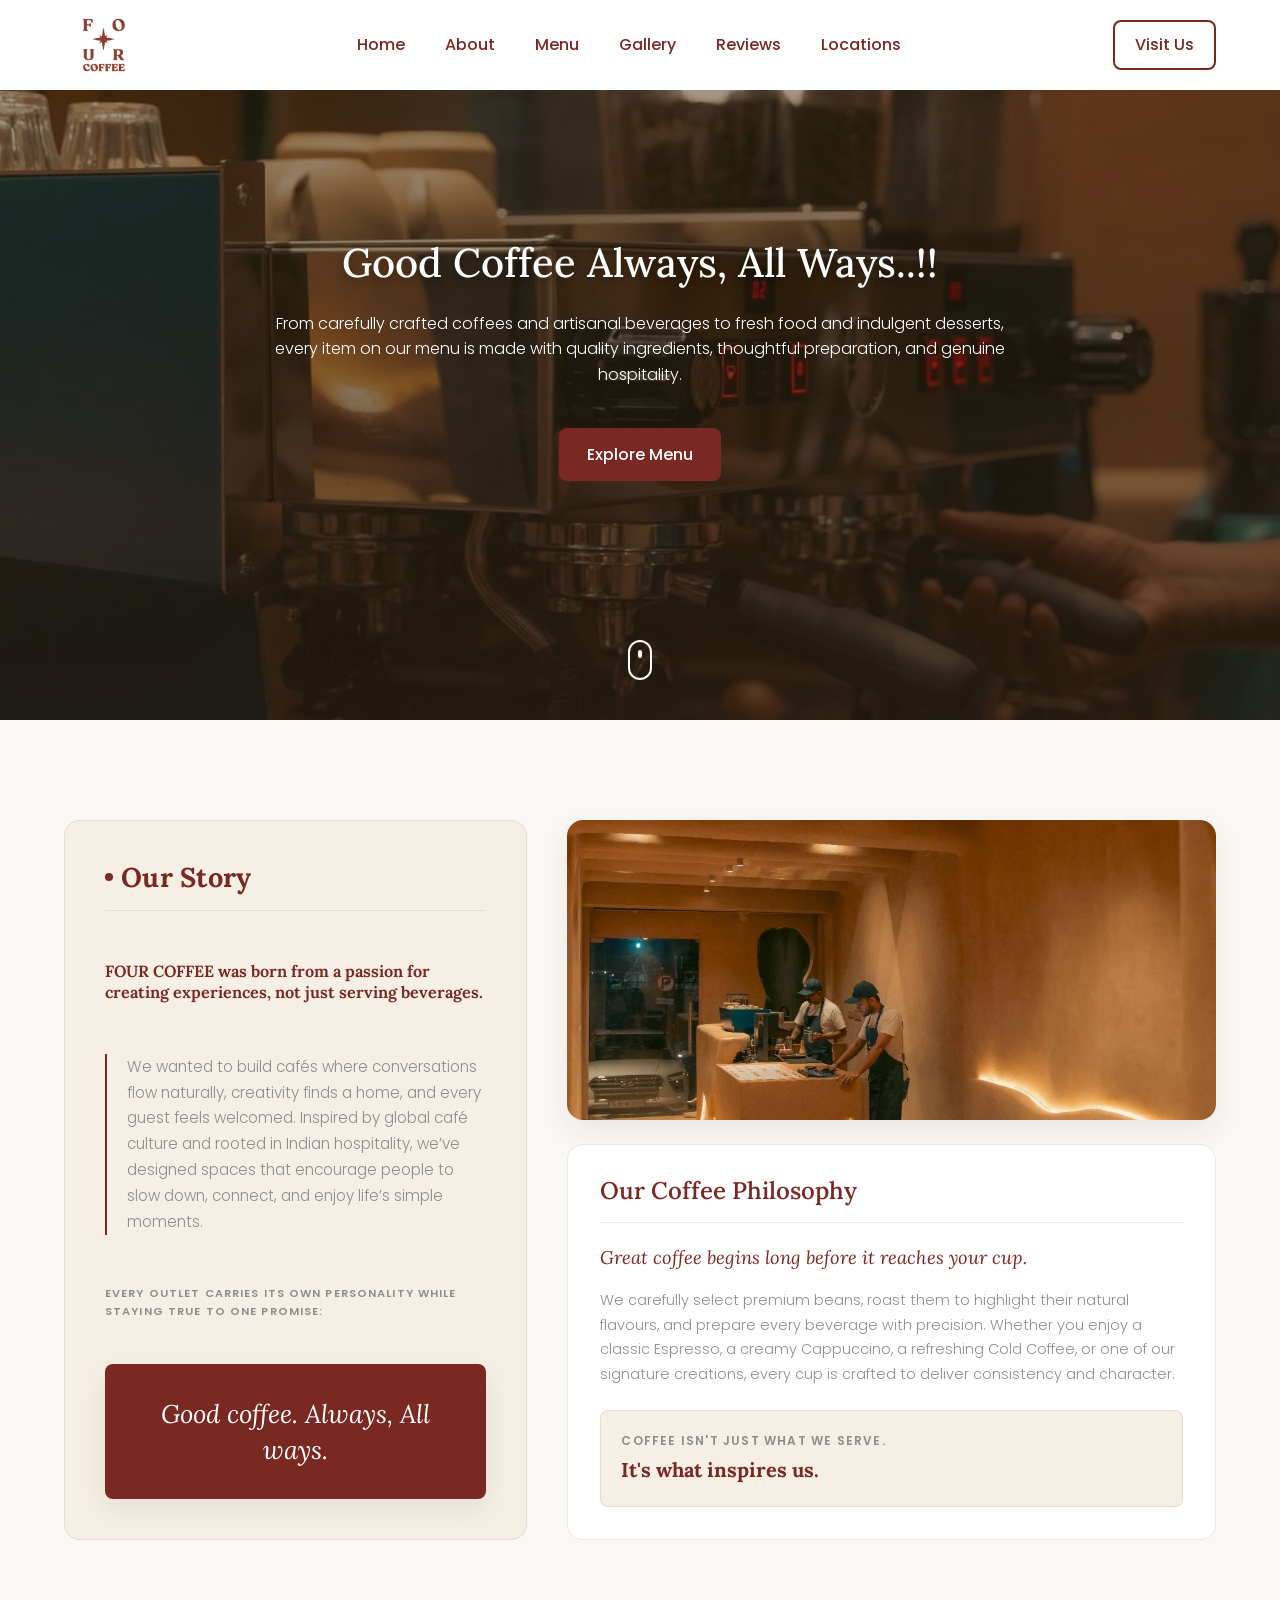
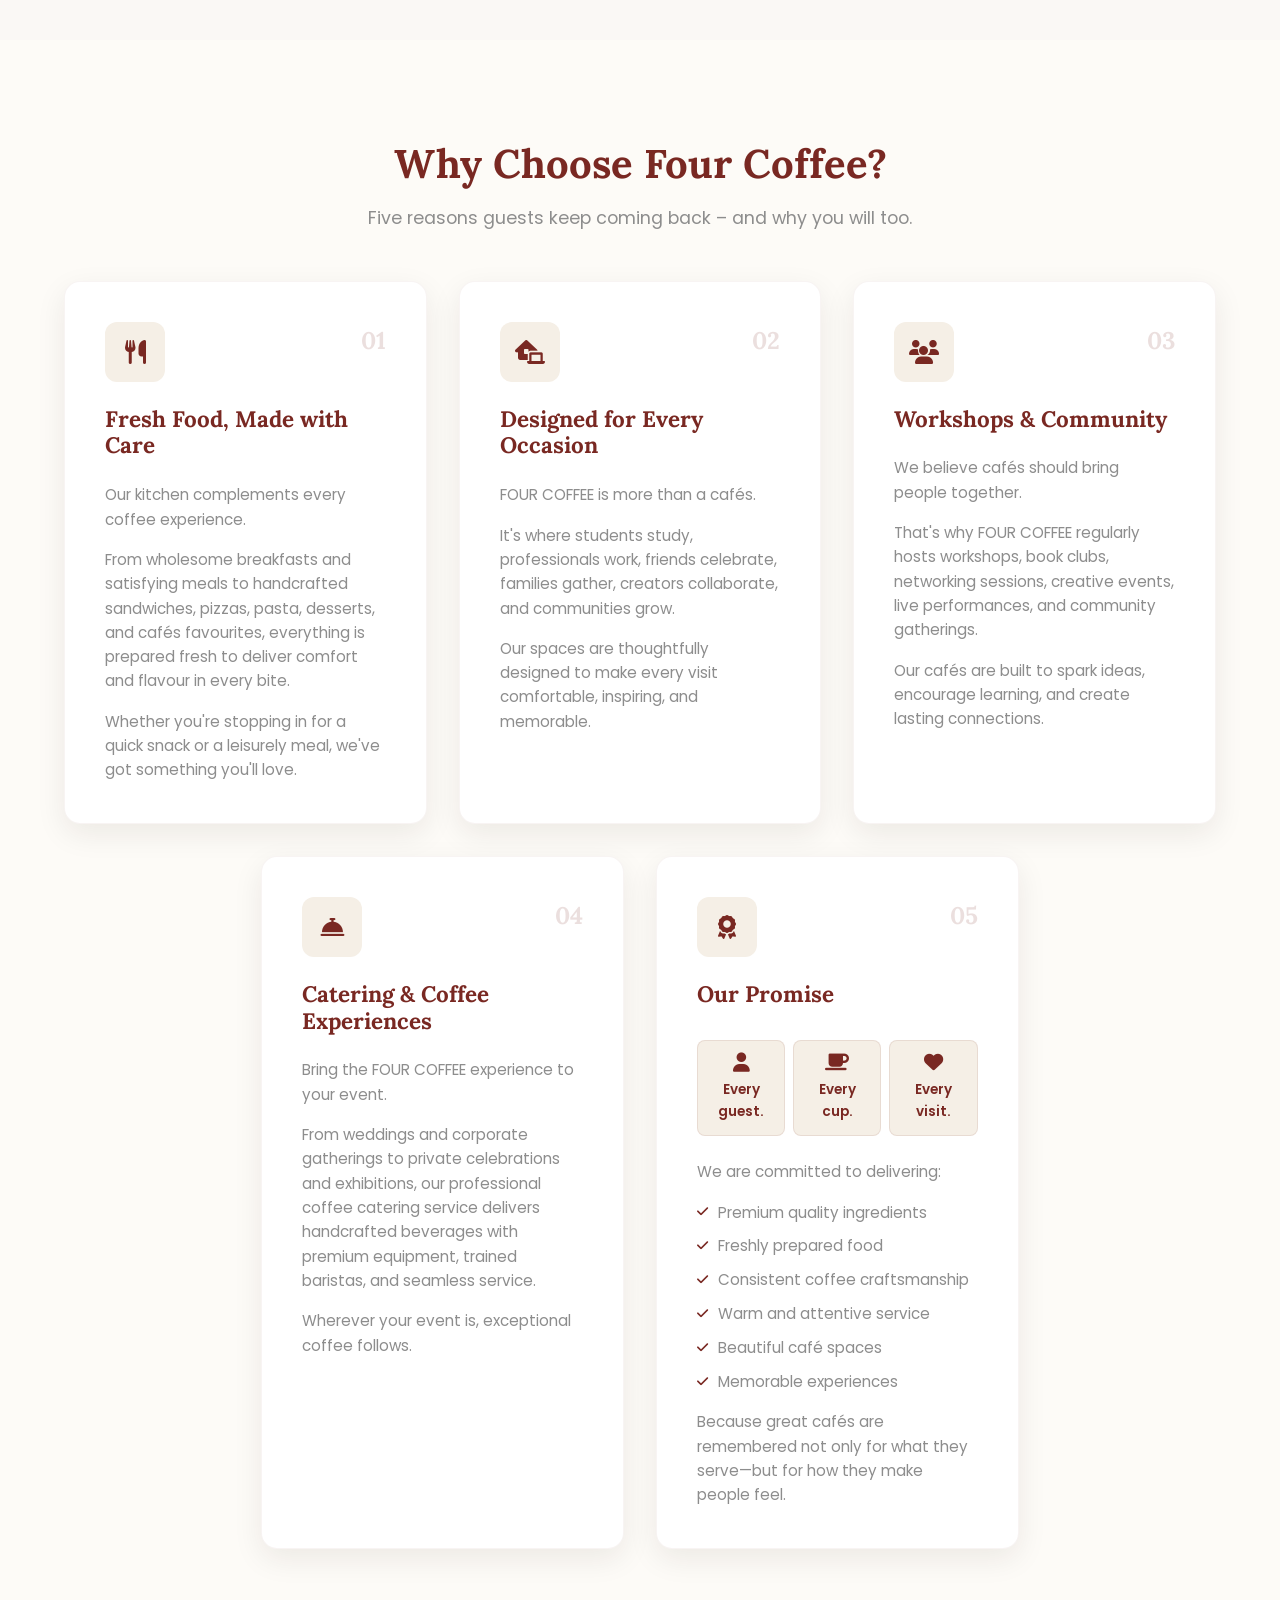
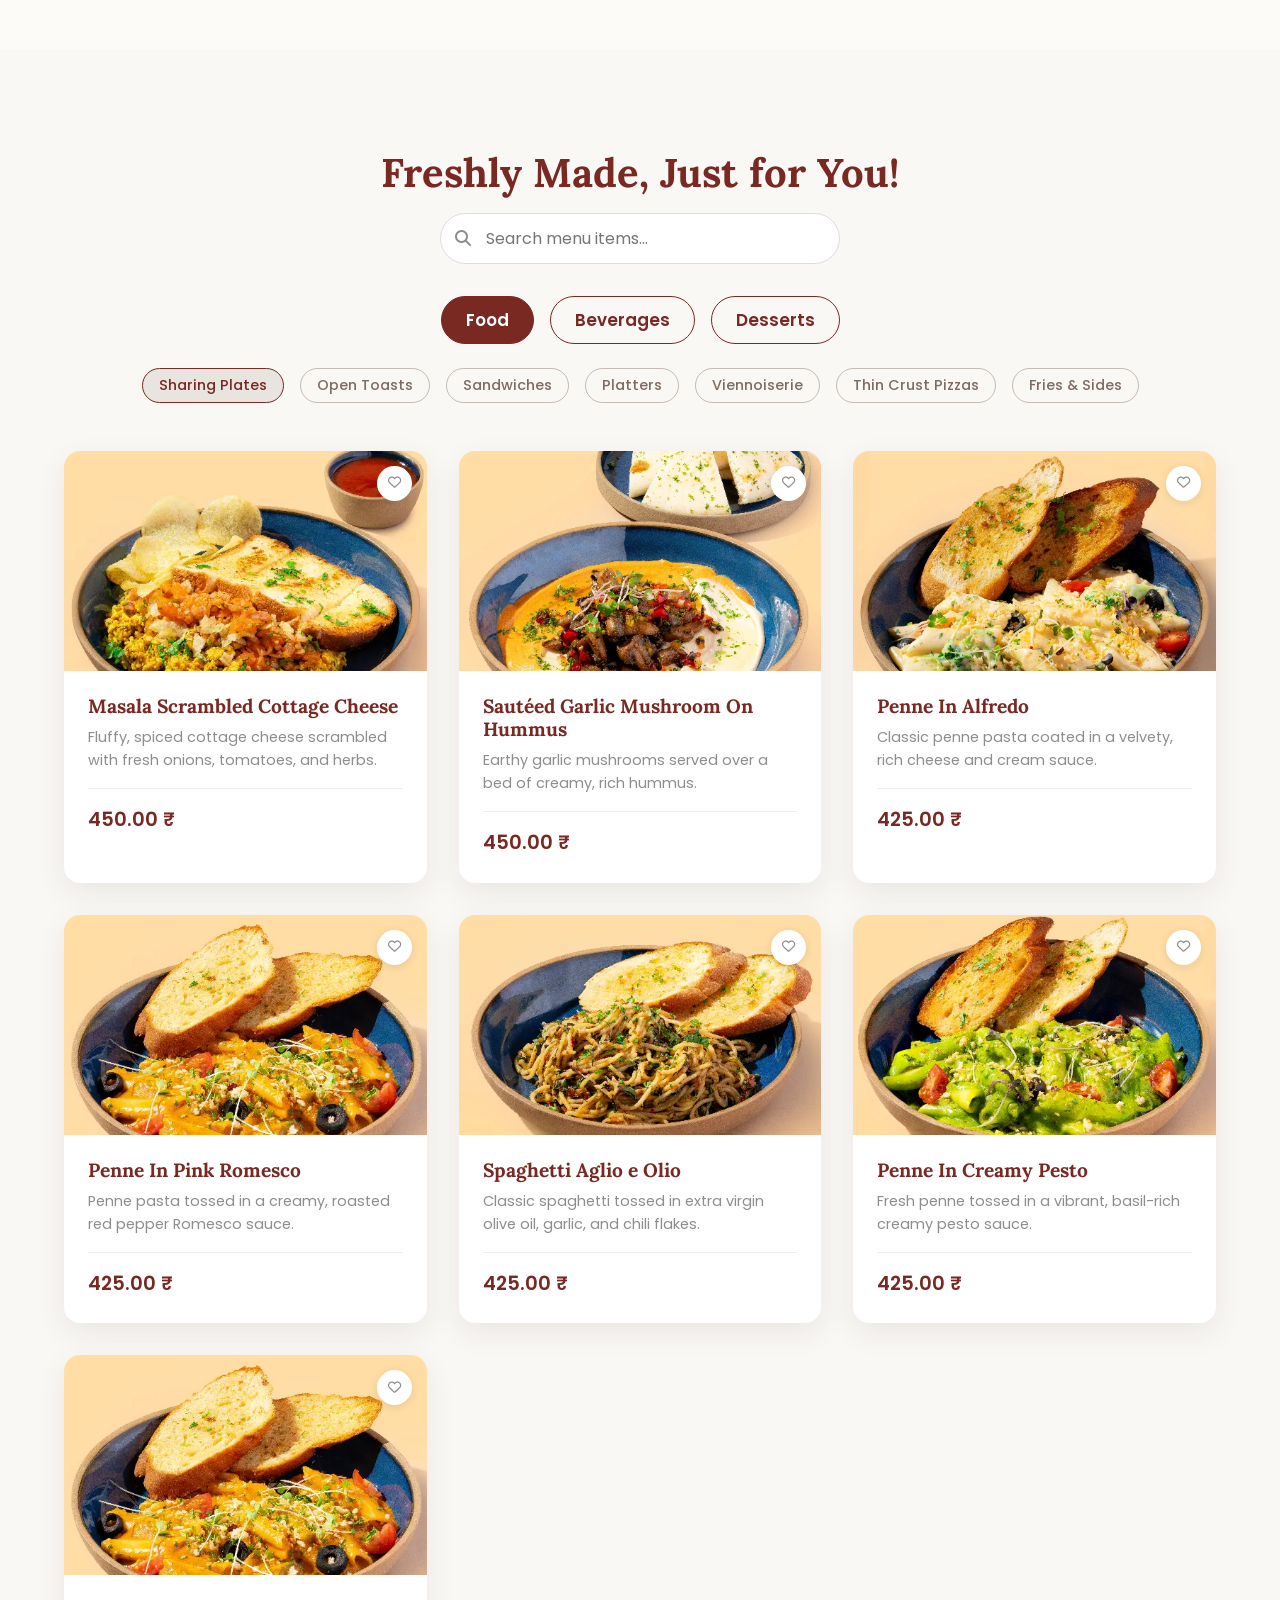
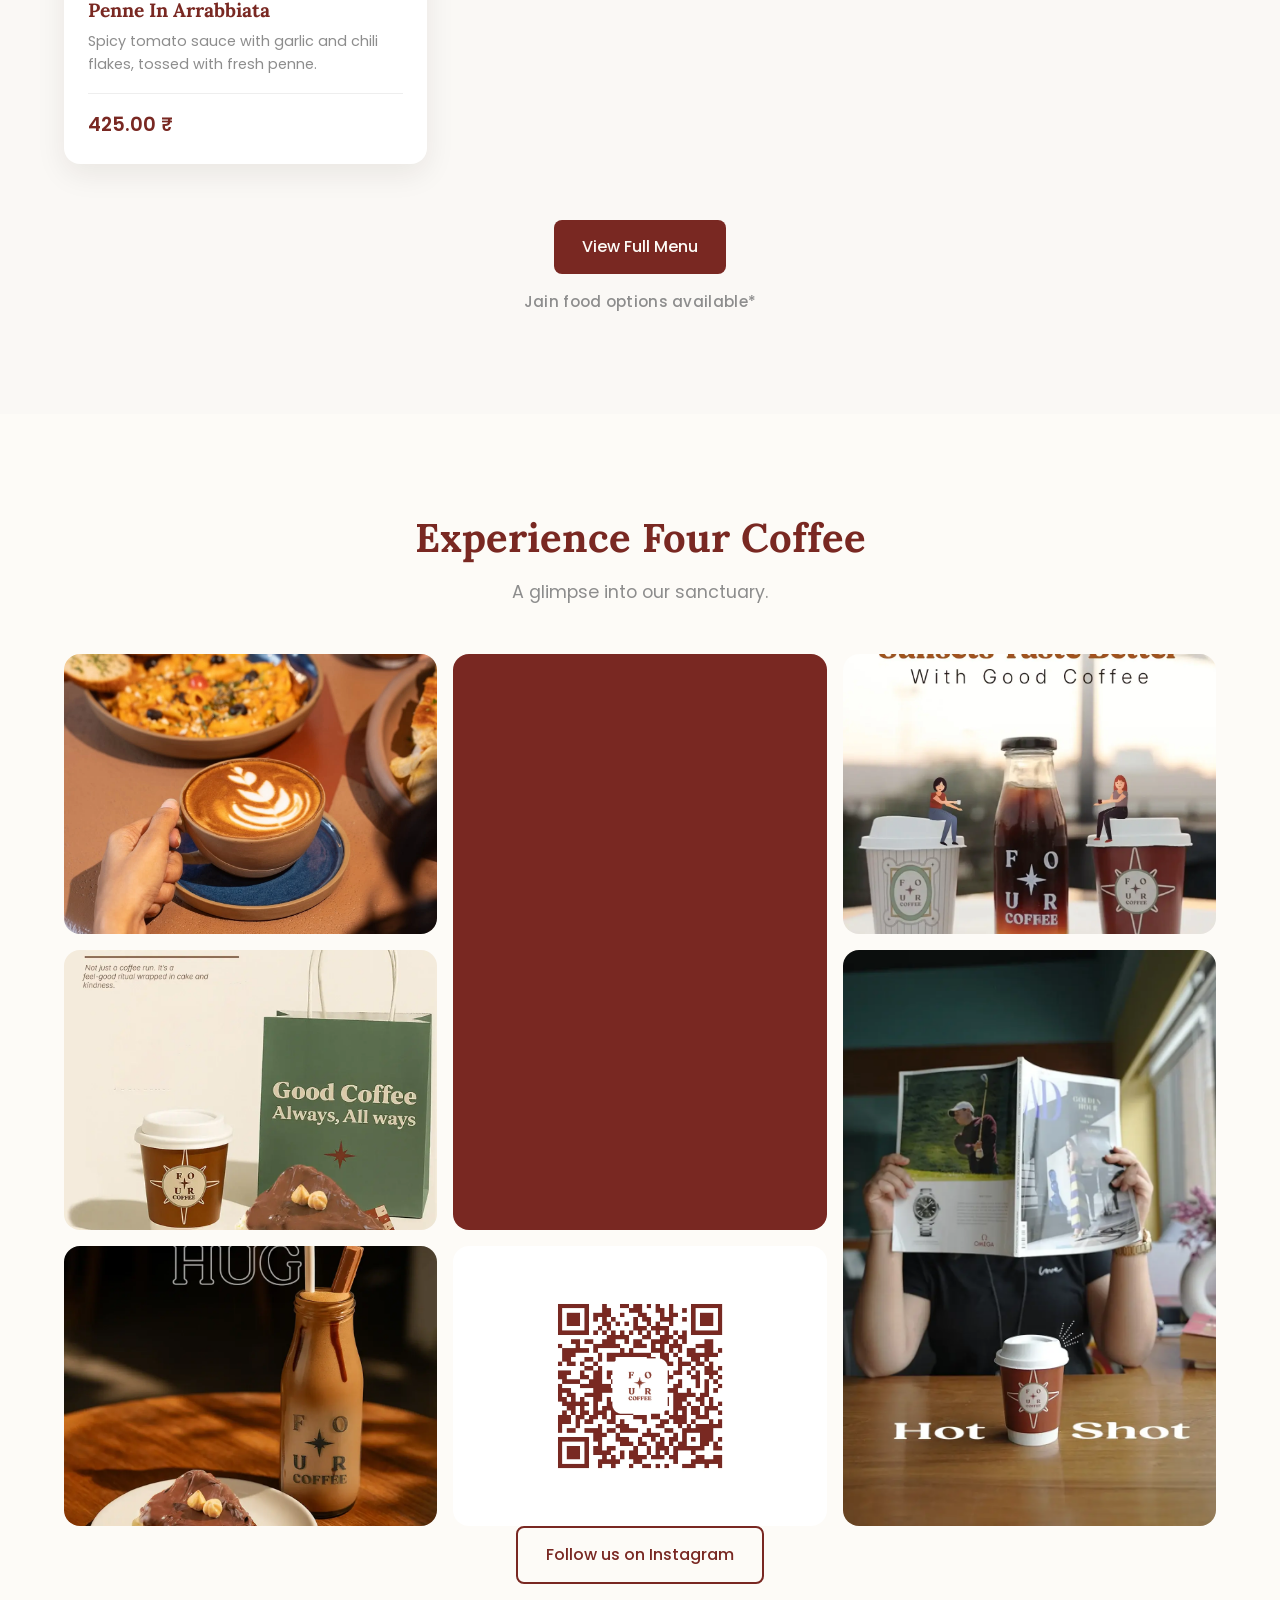
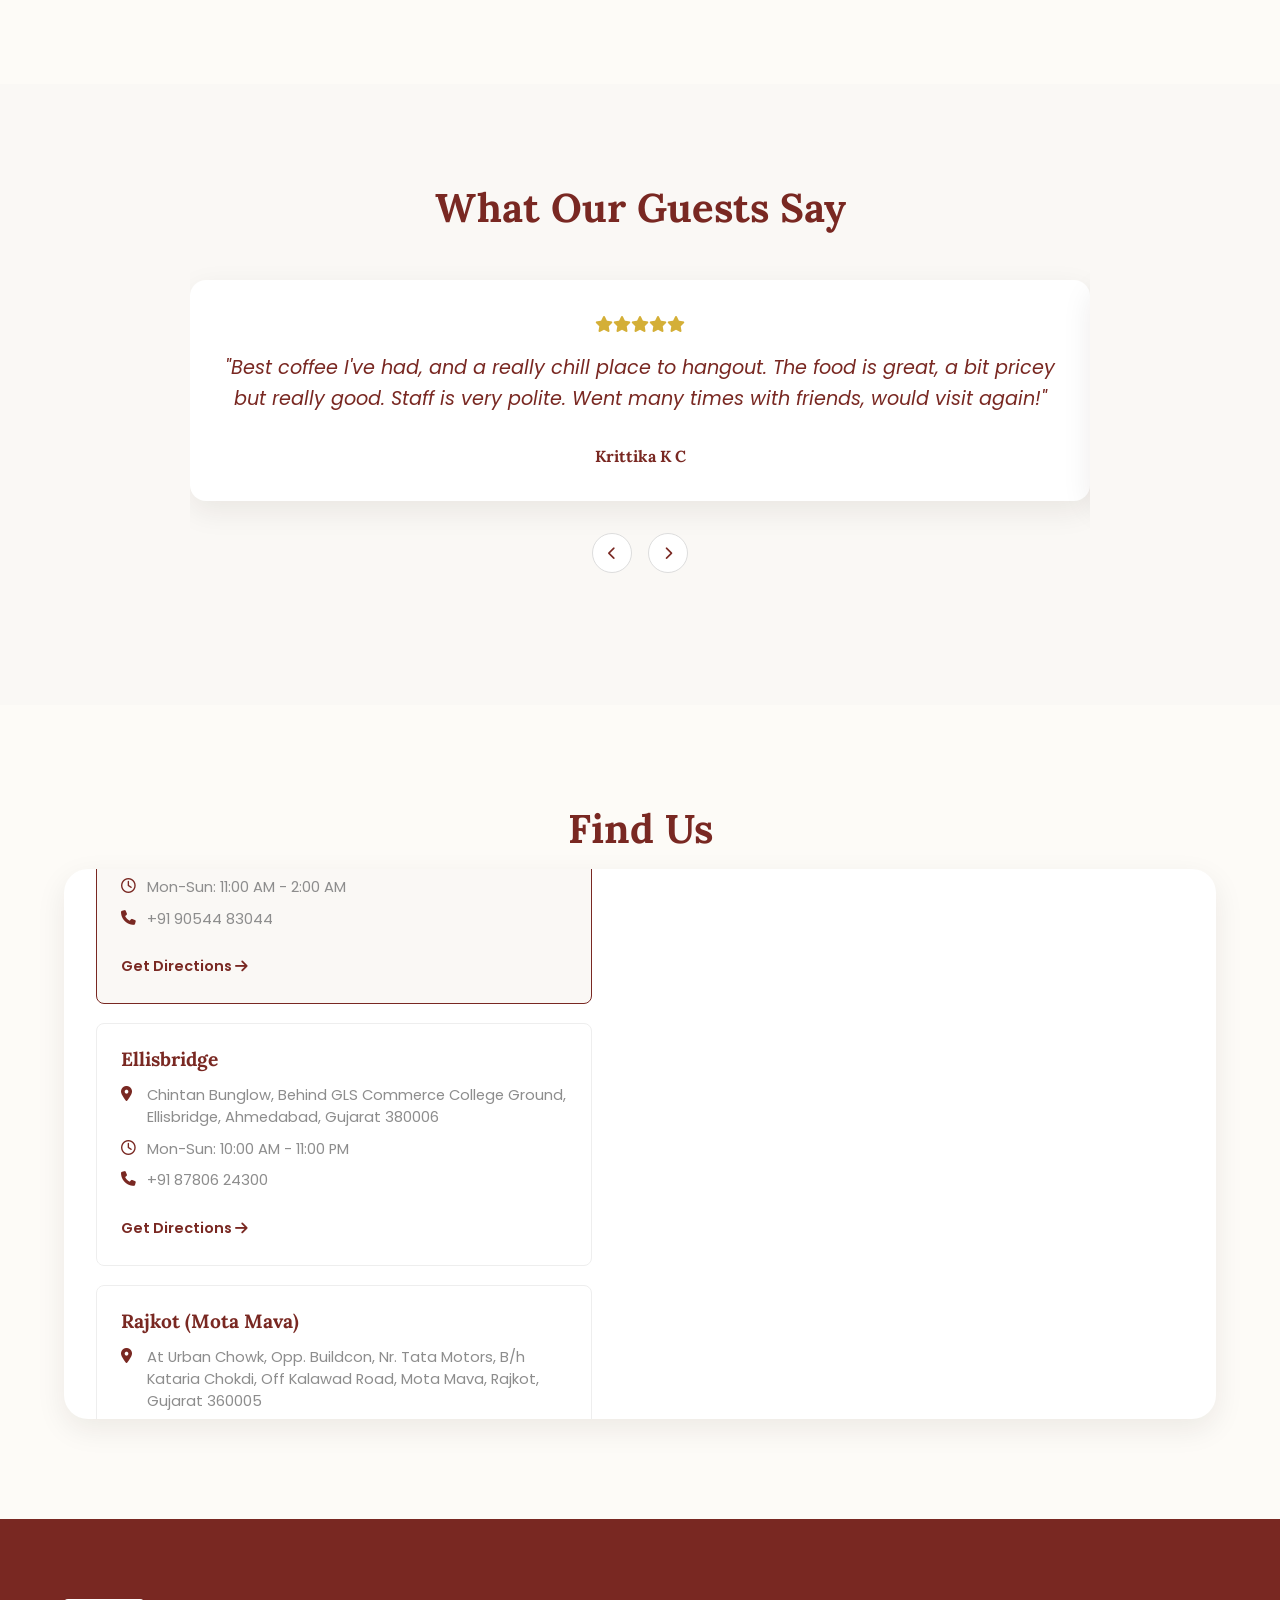
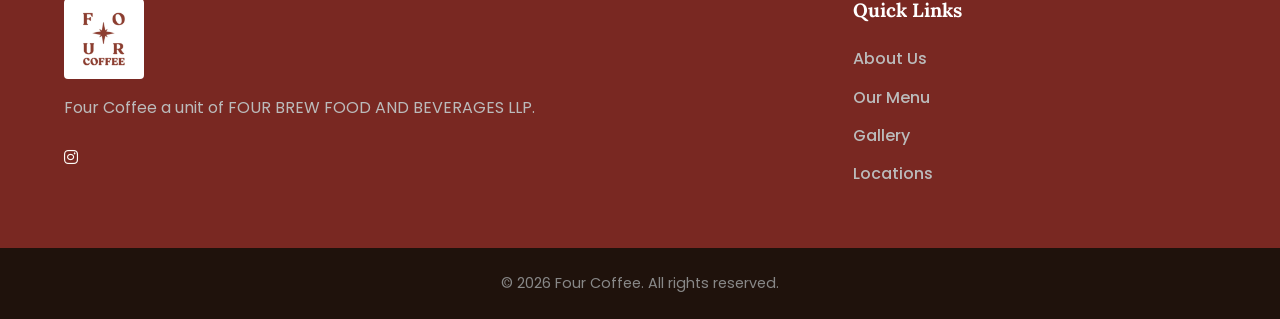
==== commit e464375c: "Update index.html" ====
--- a/index.html
+++ b/index.html
@@ -1106,13 +1106,14 @@
         </div>
     </section>
 
-    <!-- Locations Section -->
+<!-- Locations Section -->
     <section id="locations" class="locations section-padding bg-light">
         <div class="container reveal-up">
             <h2 class="section-title text-center">Find Us</h2>
             <div class="locations-grid">
                 
                 <div class="location-list">
+                    <!-- 1st Location: Thaltej -->
                     <div class="location-card active" data-map="https://maps.google.com/maps?q=At+Frizbee,+Nr.+TAJ+Hotel+Lane,+Off+Sindhu+Bhavan+Road,+Thaltej,+Ahmedabad+Gujarat+380059&t=&z=15&ie=UTF8&iwloc=&output=embed">
                         <h3>Thaltej</h3>
                         <p><i class="fas fa-map-marker-alt"></i> <span>At Frizbee, Nr. TAJ Hotel Lane, Near Sardar Patel Ring Road, Off Sindhu Bhavan Road, PRL Colony, Thaltej, Ahmedabad, Gujarat 380059</span></p>
@@ -1121,12 +1122,22 @@
                         <a href="https://share.google/xy1hJdBJmBmhTGQeU" target="_blank" rel="noopener noreferrer" class="btn-link">Get Directions <i class="fas fa-arrow-right"></i></a>
                     </div>
                     
+                    <!-- 2nd Location: Ellisbridge -->
                     <div class="location-card" data-map="https://maps.google.com/maps?q=Chintan+Bunglow,+Behind+GLS+Commerce+College+Ground,+Ellisbridge,+Ahmedabad+Gujarat+380006&t=&z=15&ie=UTF8&iwloc=&output=embed">
                         <h3>Ellisbridge</h3>
                         <p><i class="fas fa-map-marker-alt"></i> <span>Chintan Bunglow, Behind GLS Commerce College Ground, Ellisbridge, Ahmedabad, Gujarat 380006</span></p>
                         <p><i class="far fa-clock"></i> <span>Mon-Sun: 10:00 AM - 11:00 PM</span></p>
                         <p><i class="fas fa-phone"></i> <span><a href="tel:+918780624300">+91 87806 24300</a></span></p>
                         <a href="https://share.google/D2cCLOqKhhRvd308D" target="_blank" rel="noopener noreferrer" class="btn-link">Get Directions <i class="fas fa-arrow-right"></i></a>
+                    </div>
+
+                    <!-- 3rd Location: Rajkot (Mota Mava) -->
+                    <div class="location-card" data-map="https://maps.google.com/maps?q=Urban+Chowk,+opp+Buildcon,+nr+Tata+Motors,+bh+kataria+chokdi,+off+kalawad+road,+mota+mava,+Rajkot+360005&t=&z=15&ie=UTF8&iwloc=&output=embed">
+                        <h3>Rajkot (Mota Mava)</h3>
+                        <p><i class="fas fa-map-marker-alt"></i> <span>At Urban Chowk, Opp. Buildcon, Nr. Tata Motors, B/h Kataria Chokdi, Off Kalawad Road, Mota Mava, Rajkot, Gujarat 360005</span></p>
+                        <p><i class="far fa-clock"></i> <span>Mon-Sun: 05:00 PM - 1:00 AM</span></p>
+                        <p><i class="fas fa-phone"></i> <span><a href="tel:+919054483044">+91 90544 83044</a></span></p>
+                        <a href="https://maps.app.goo.gl/188yPGNUZ7z9M9dA7?g_st=iw" target="_blank" rel="noopener noreferrer" class="btn-link">Get Directions <i class="fas fa-arrow-right"></i></a>
                     </div>
                 </div>
 
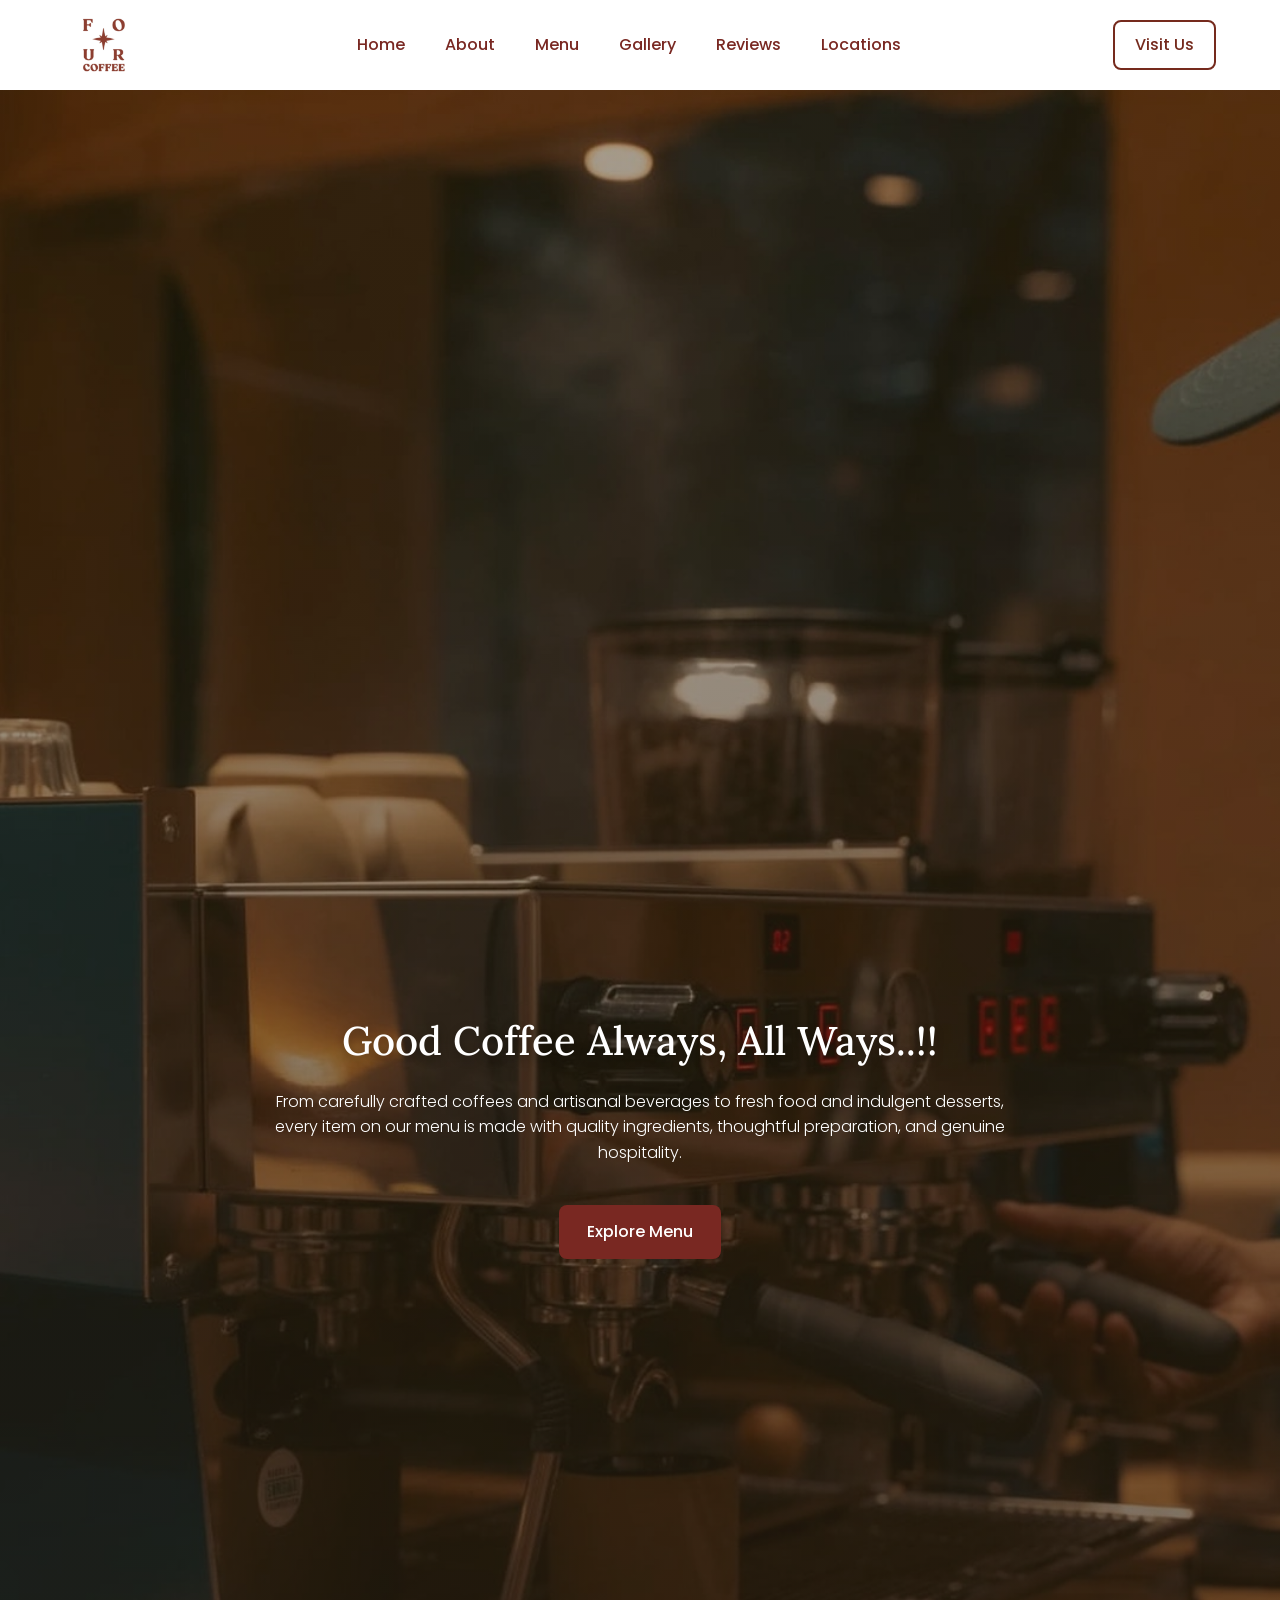
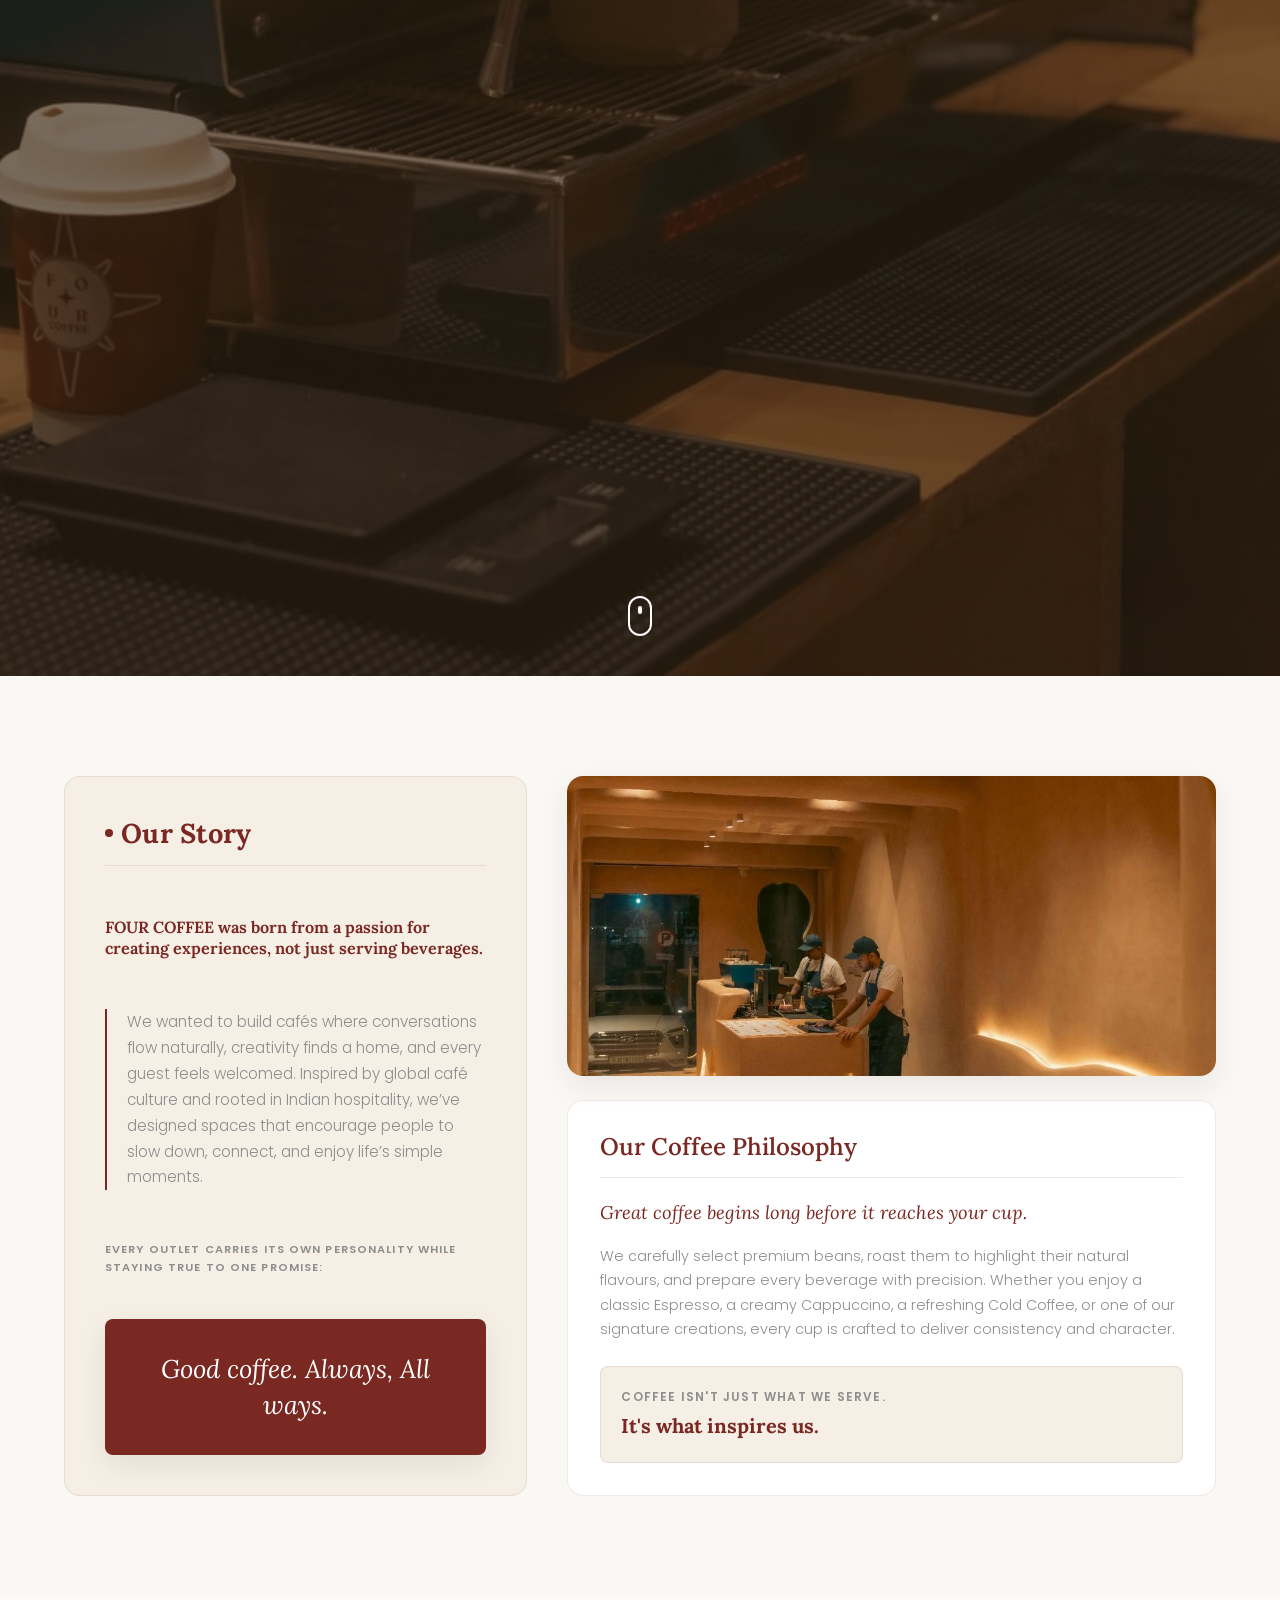
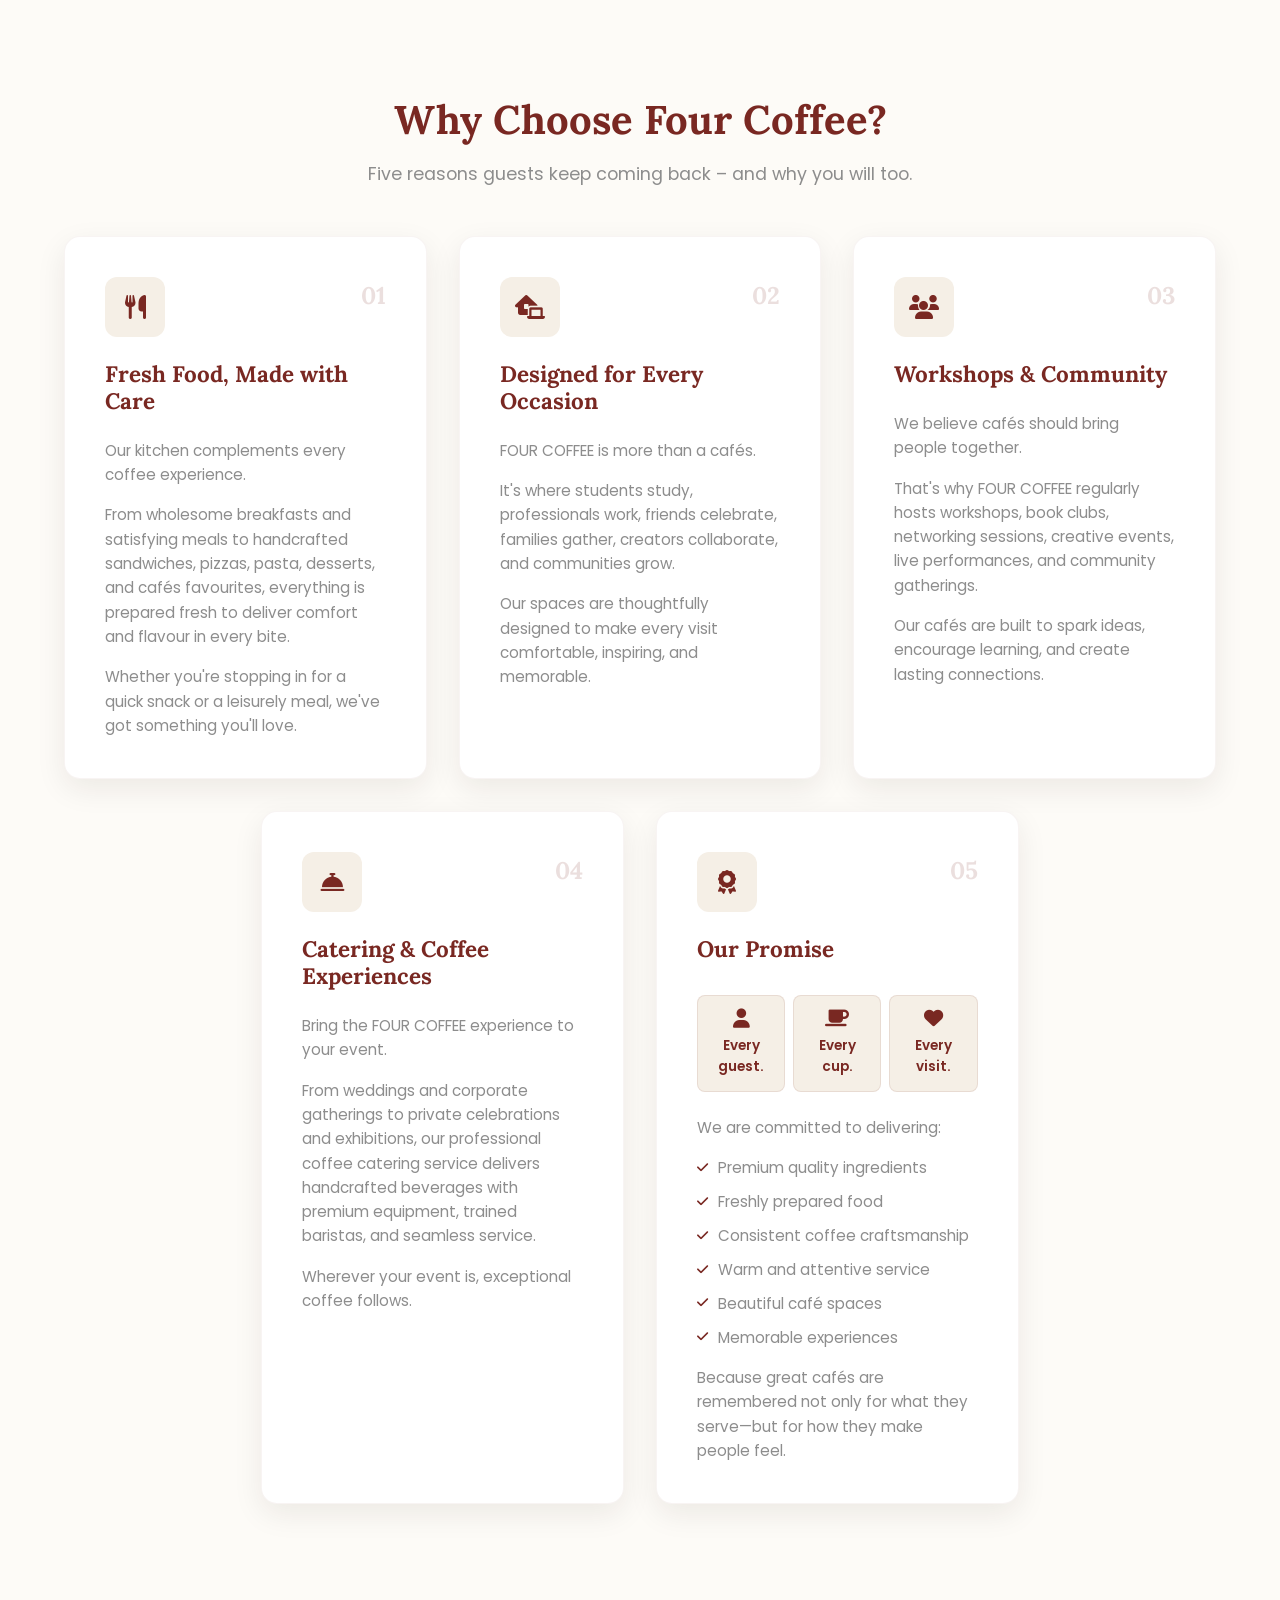
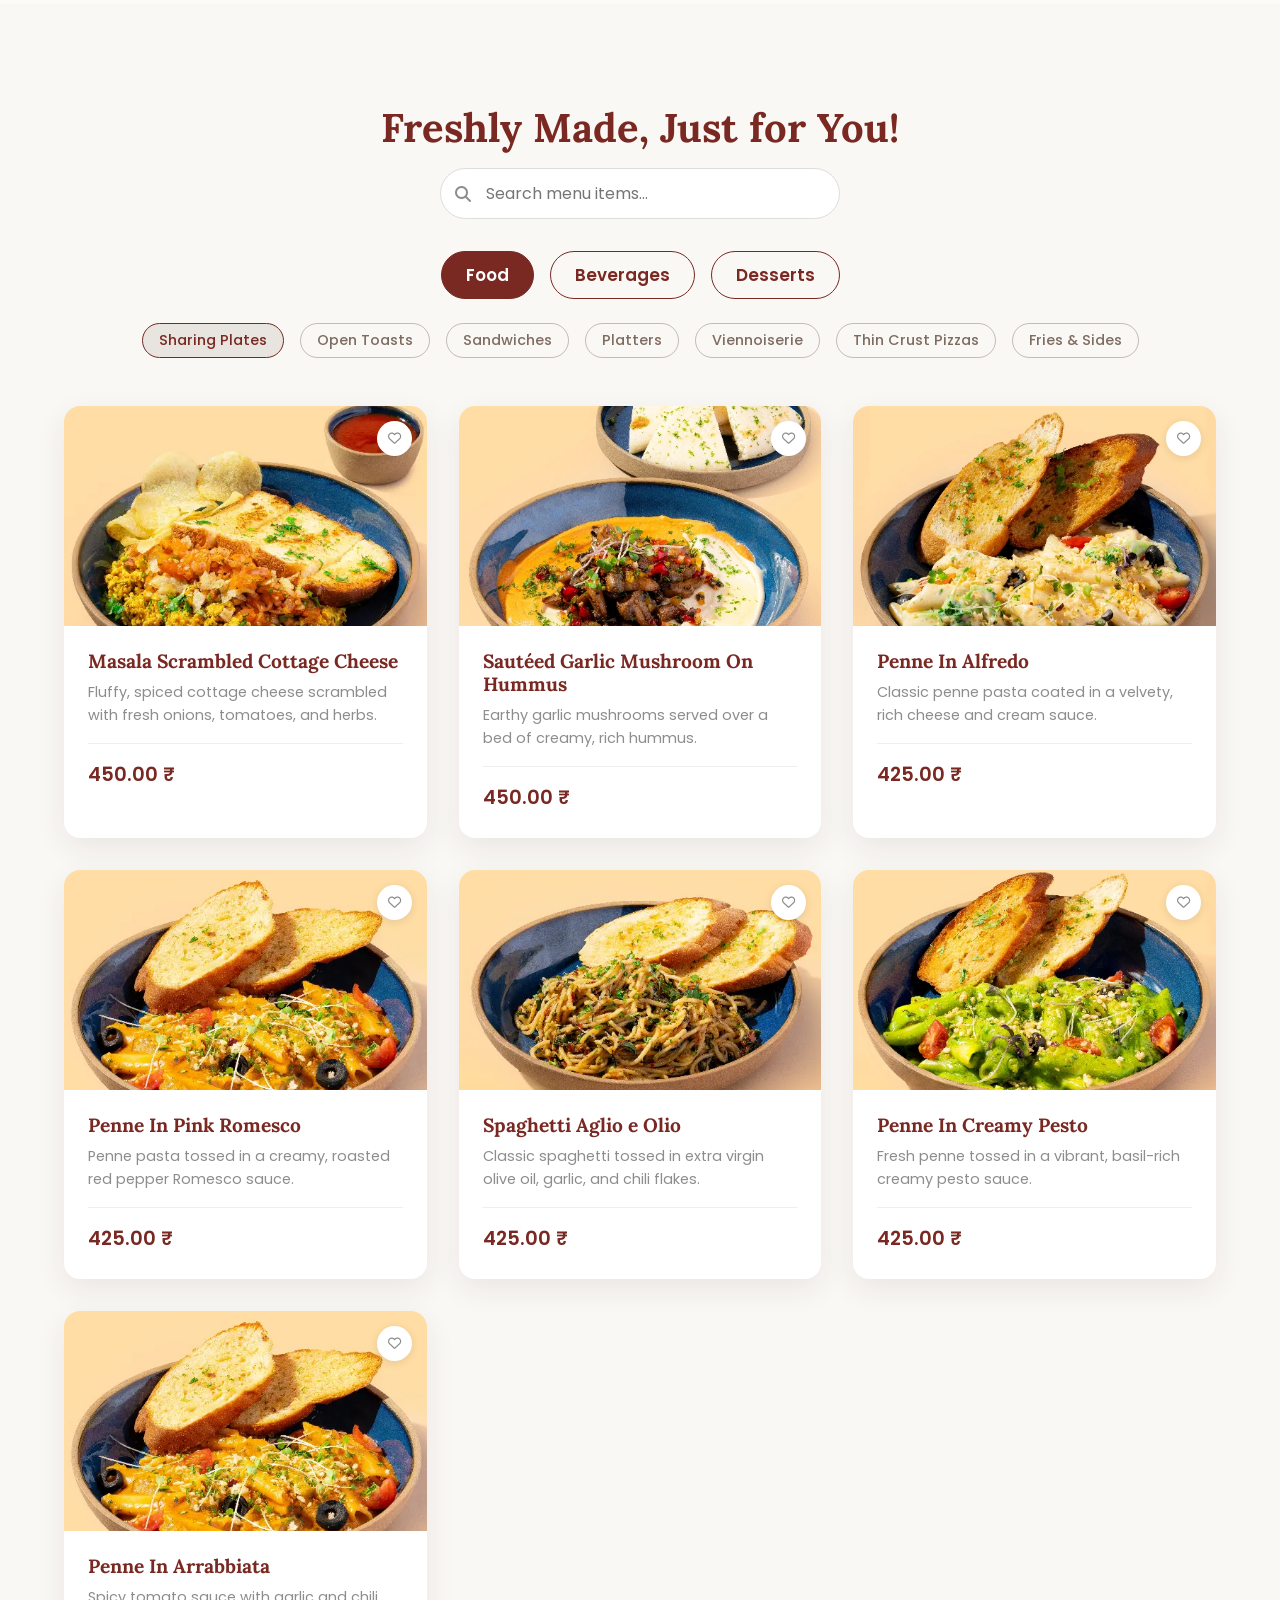
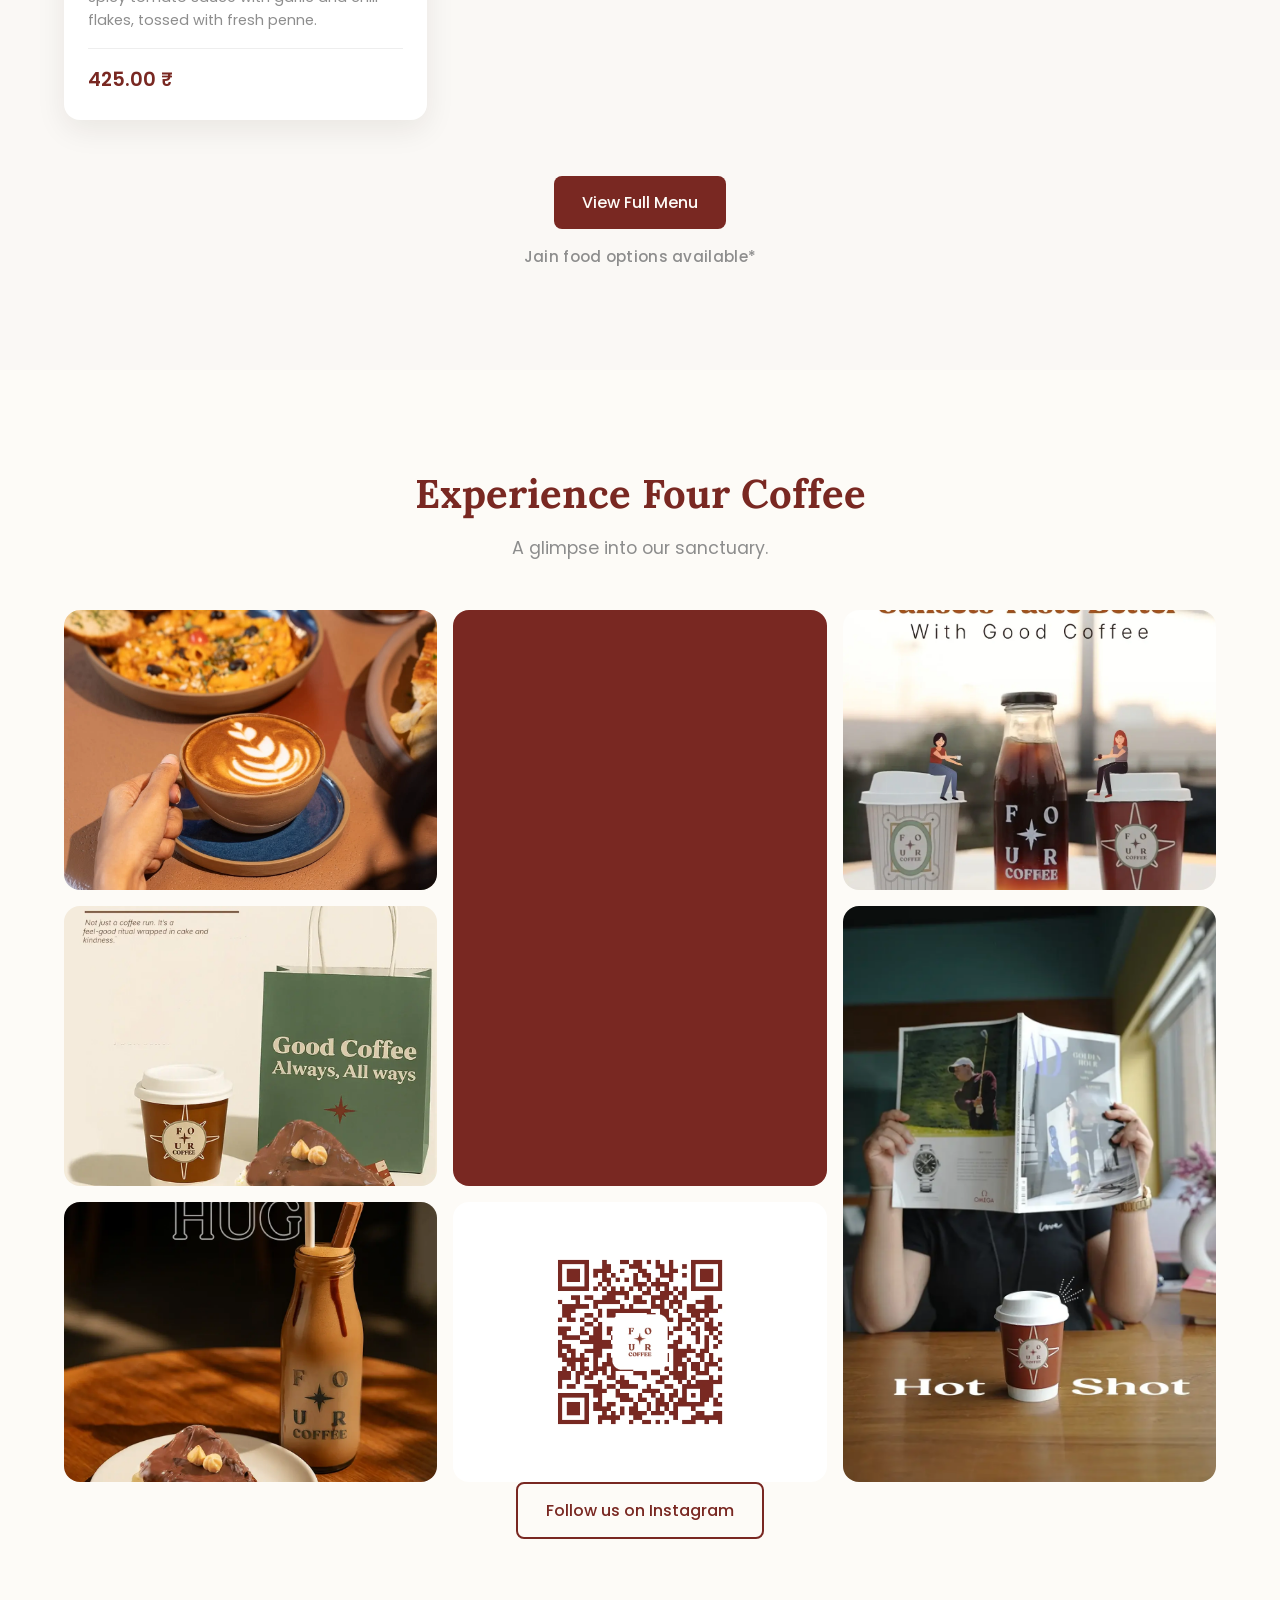
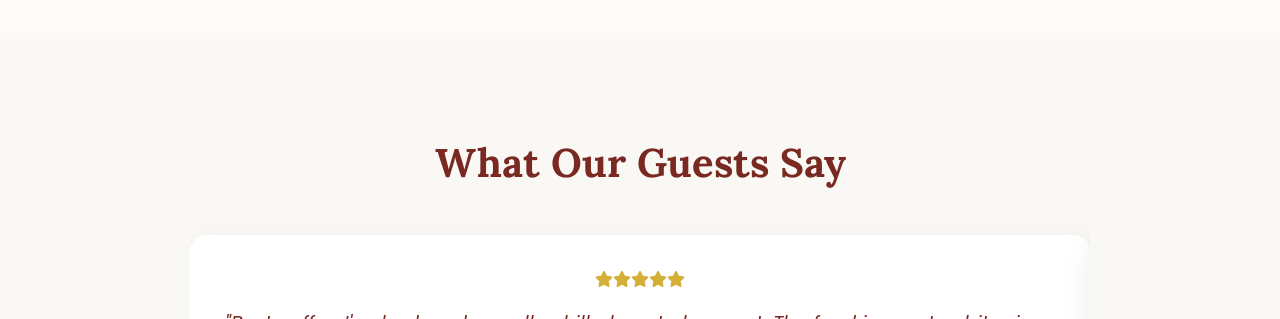
==== commit 1edf0571: "Update index.html" ====
--- a/index.html
+++ b/index.html
@@ -1136,7 +1136,7 @@
                         <h3>Rajkot (Mota Mava)</h3>
                         <p><i class="fas fa-map-marker-alt"></i> <span>At Urban Chowk, Opp. Buildcon, Nr. Tata Motors, B/h Kataria Chokdi, Off Kalawad Road, Mota Mava, Rajkot, Gujarat 360005</span></p>
                         <p><i class="far fa-clock"></i> <span>Mon-Sun: 05:00 PM - 1:00 AM</span></p>
-                        <p><i class="fas fa-phone"></i> <span><a href="tel:+919054483044">+91 90544 83044</a></span></p>
+                        <p><i class="fas fa-phone"></i> <span><a href="tel:+917600449443">+91 76004 49443</a></span></p>
                         <a href="https://maps.app.goo.gl/188yPGNUZ7z9M9dA7?g_st=iw" target="_blank" rel="noopener noreferrer" class="btn-link">Get Directions <i class="fas fa-arrow-right"></i></a>
                     </div>
                 </div>
--- a/style.css
+++ b/style.css
@@ -1214,7 +1214,7 @@
     padding: 2rem;
     display: flex;
     flex-direction: column;
-    justify-content: center;
+    justify-content: flex-start; /* changed from center to flex-start */
     gap: 1.2rem;
     max-height: 550px;
     overflow-y: auto;
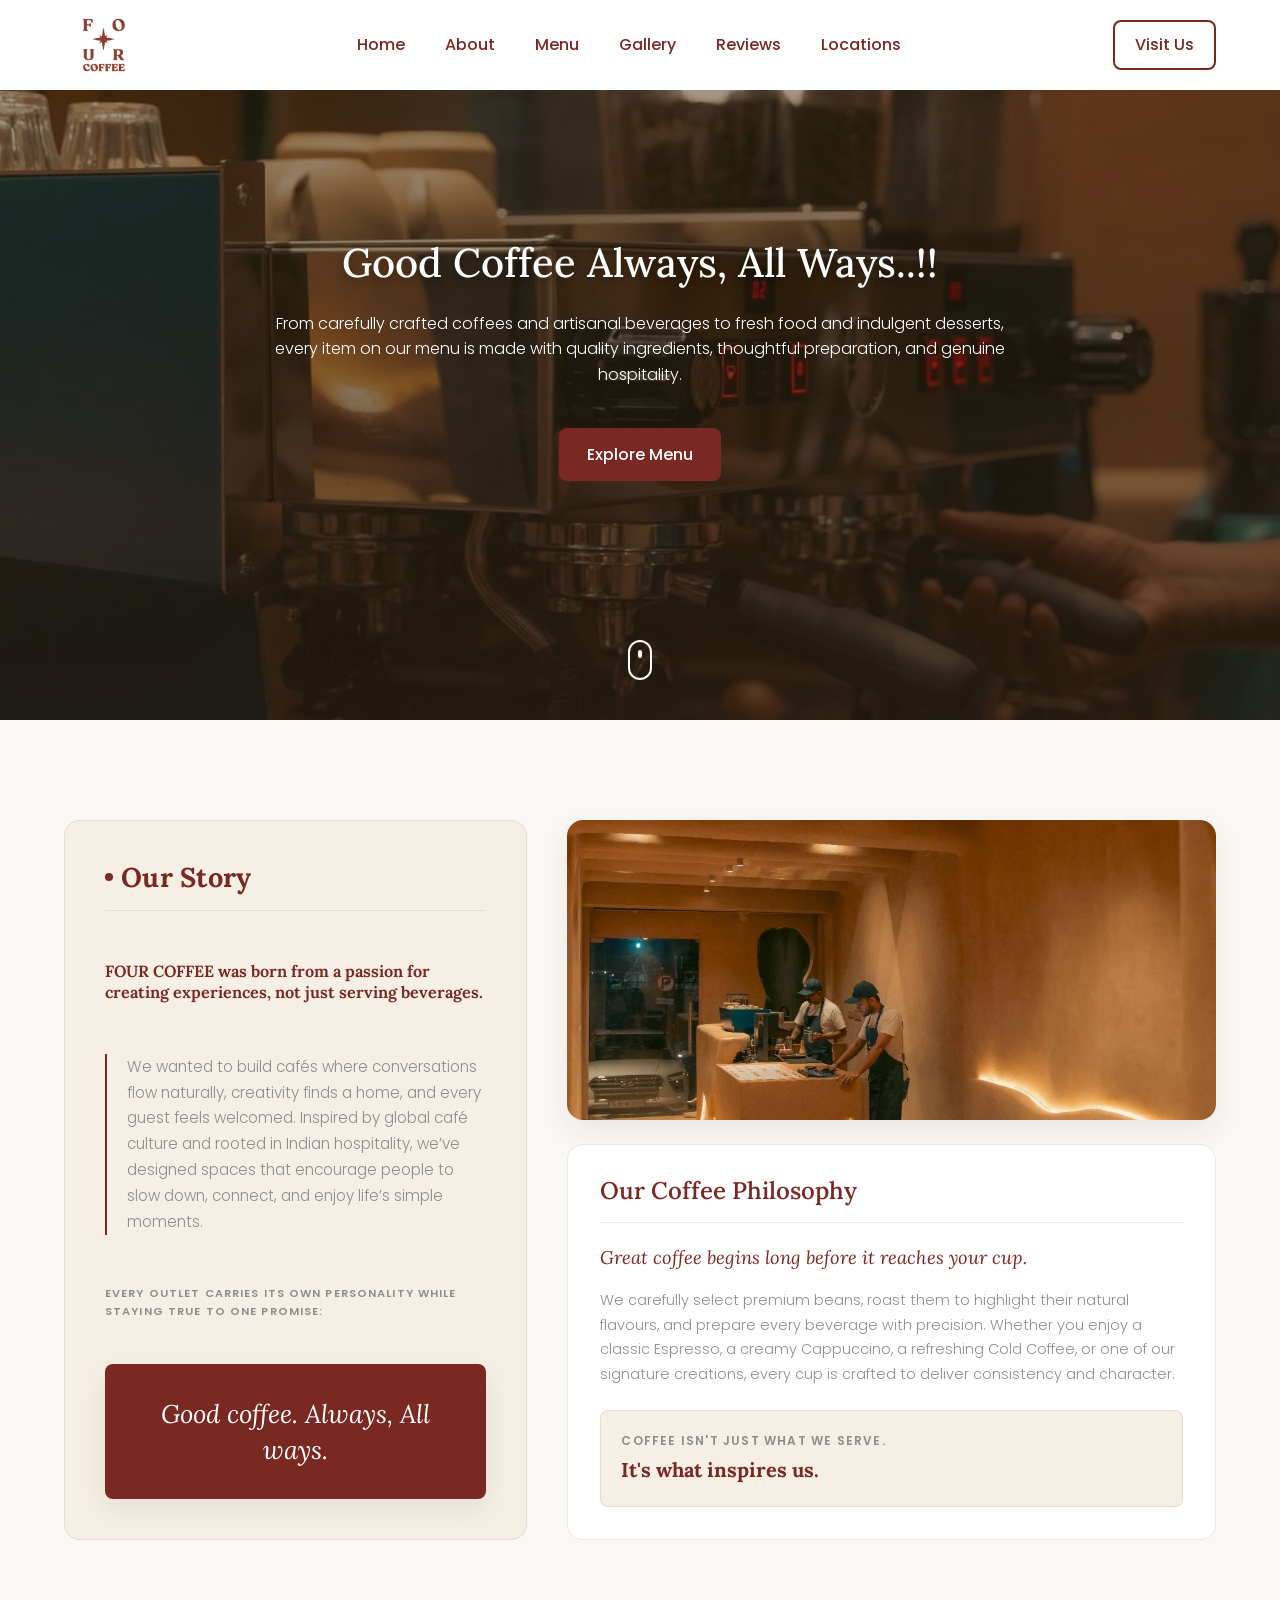
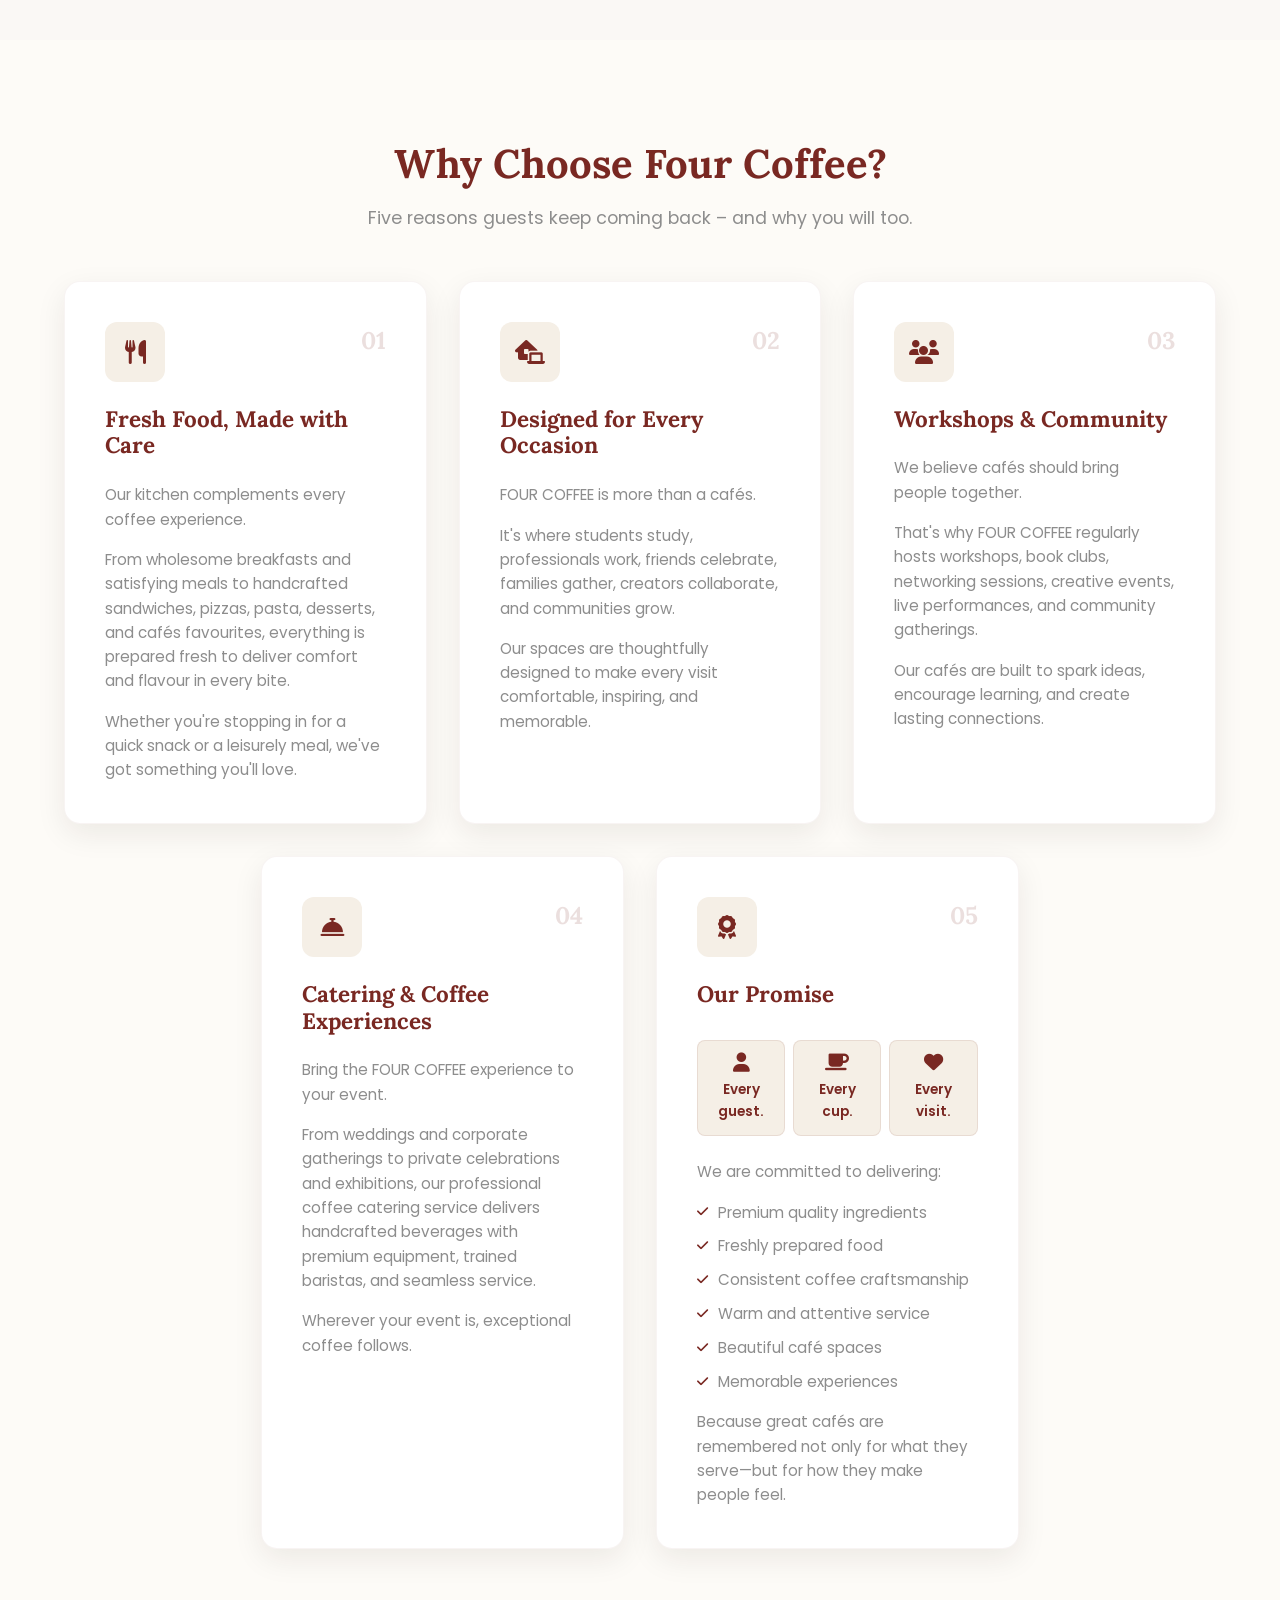
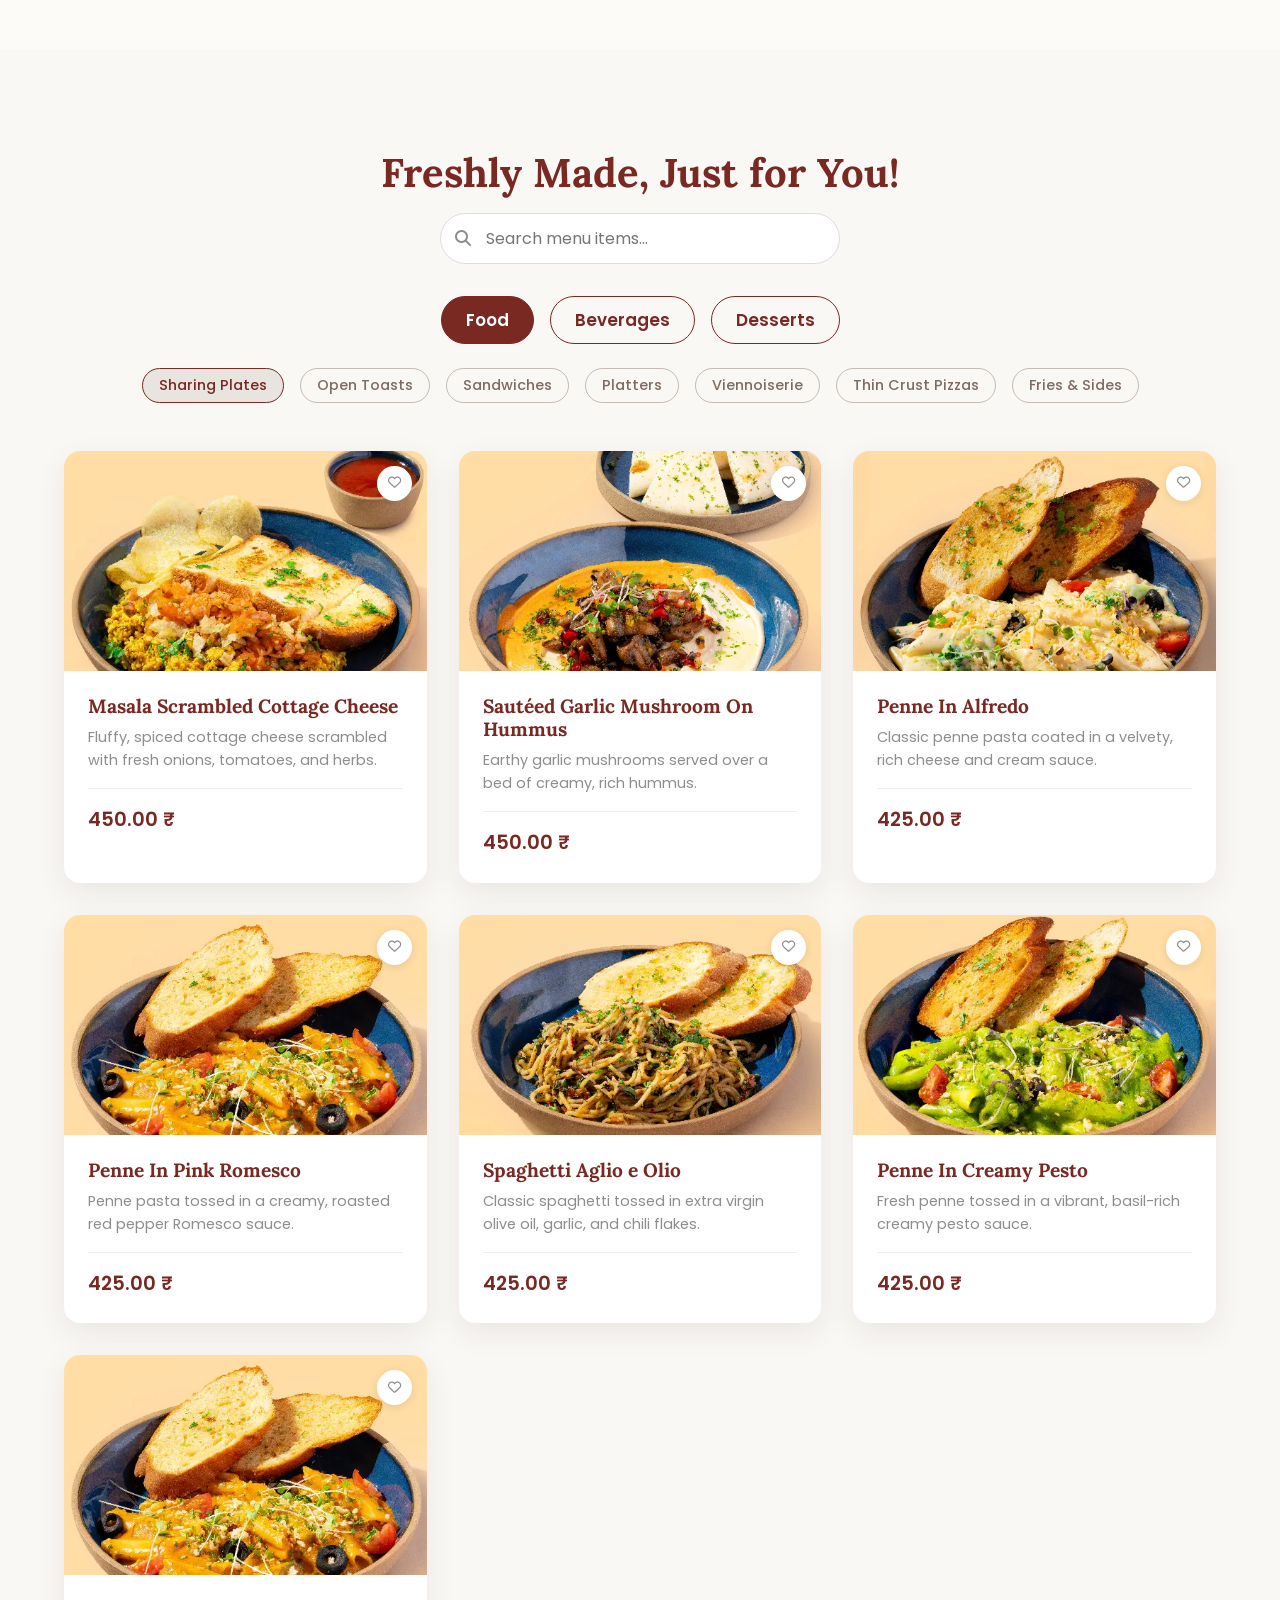
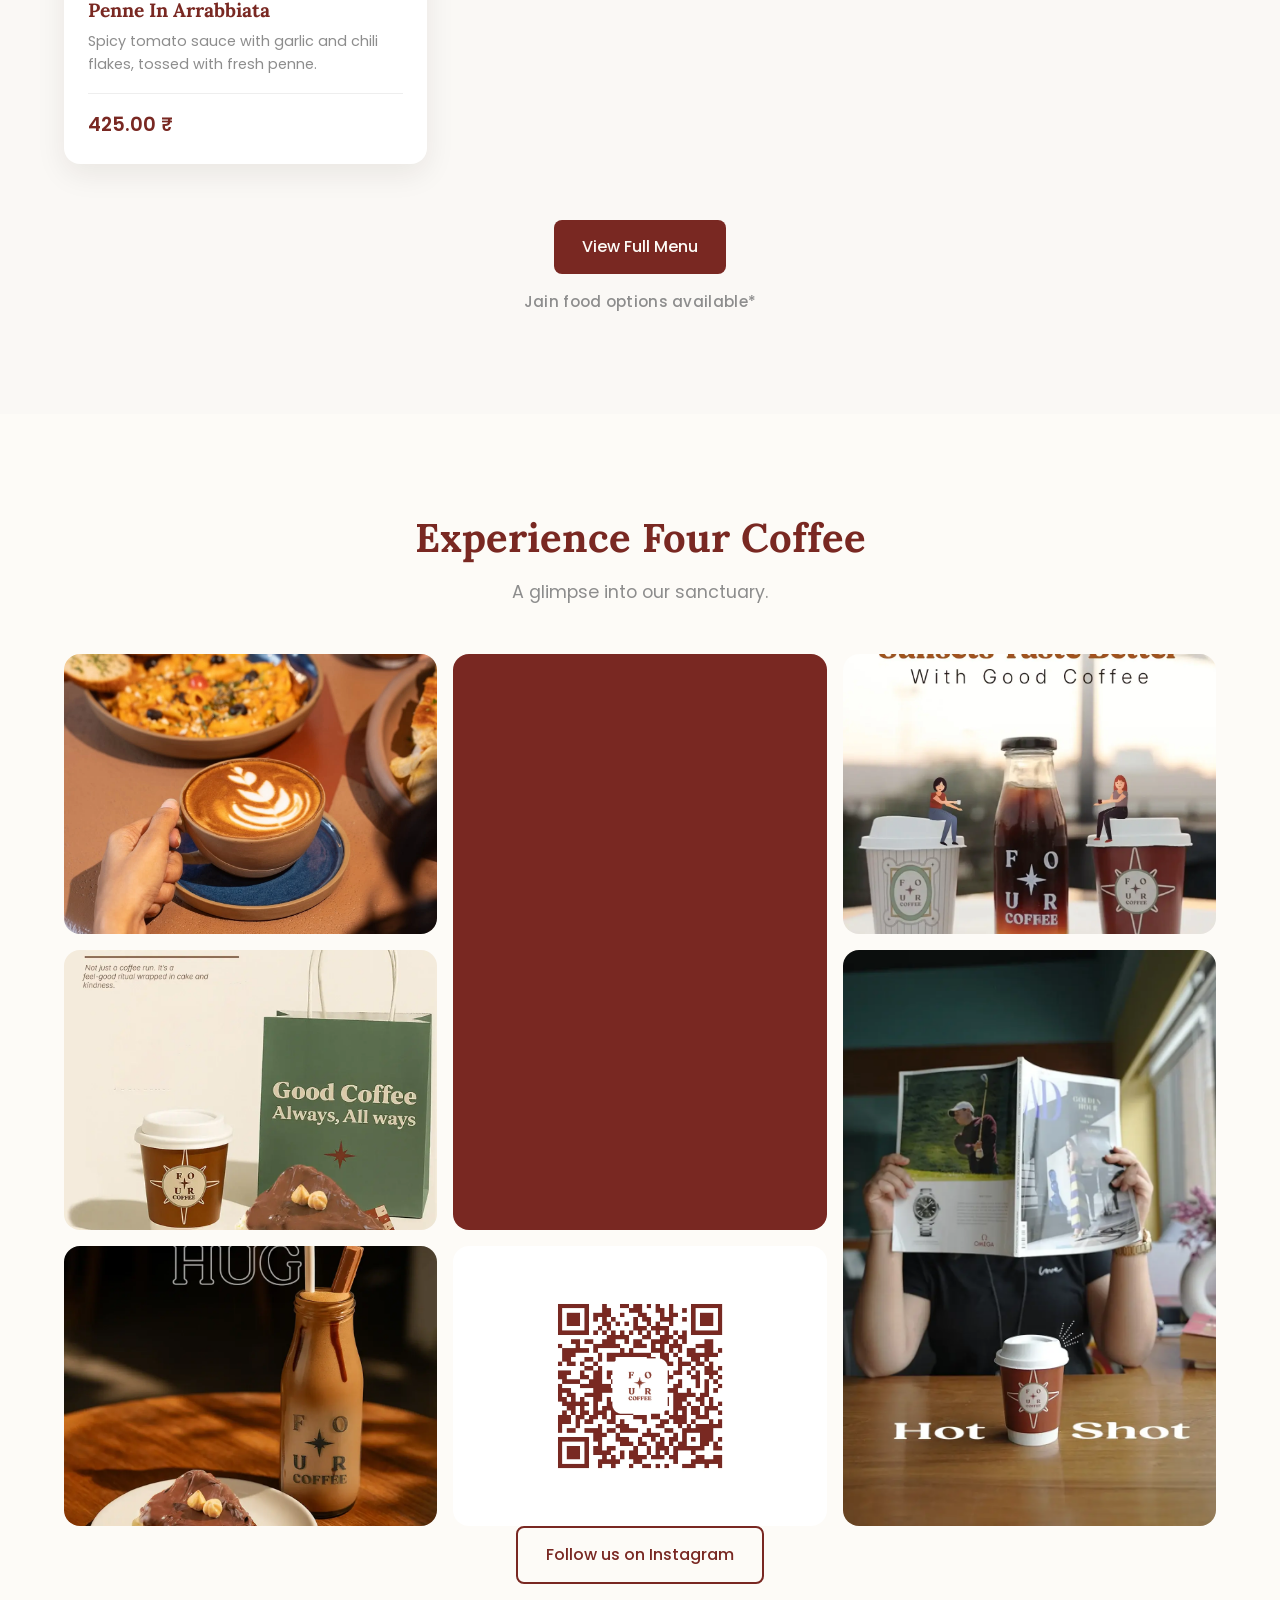
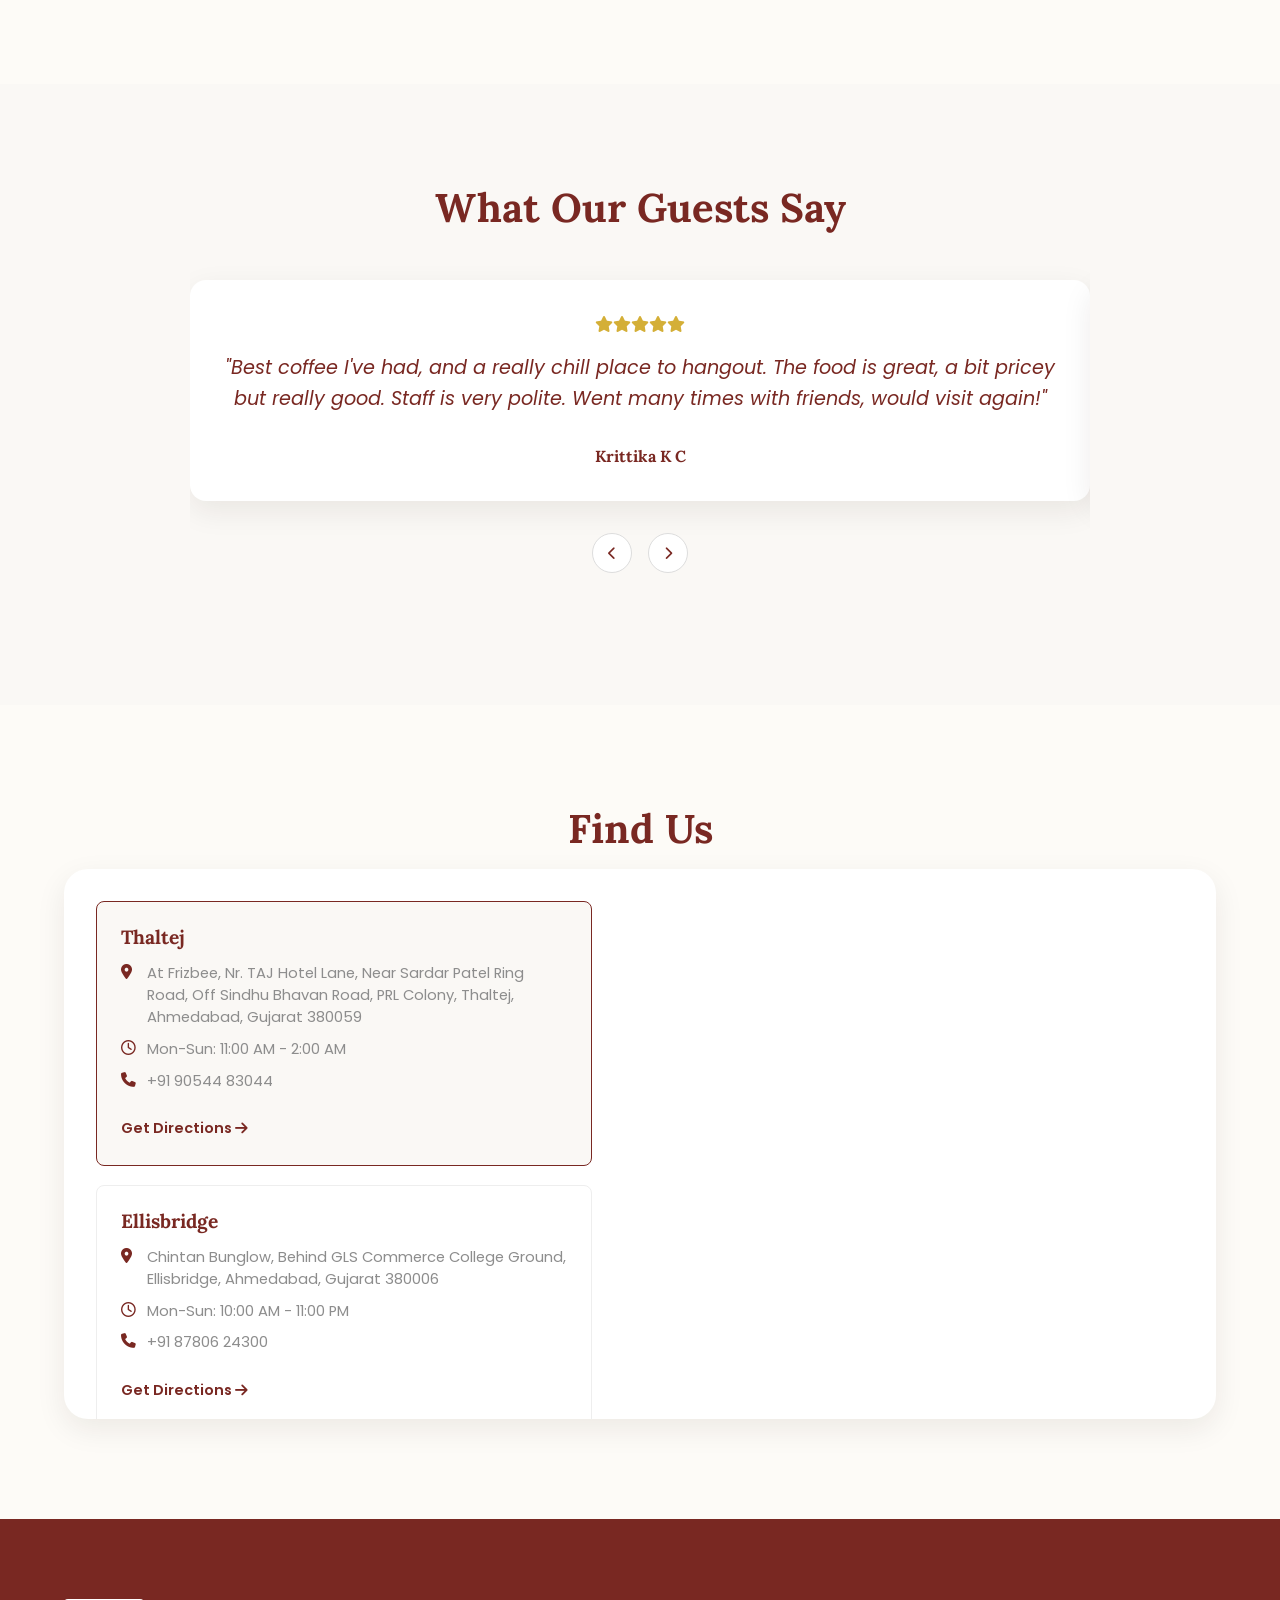
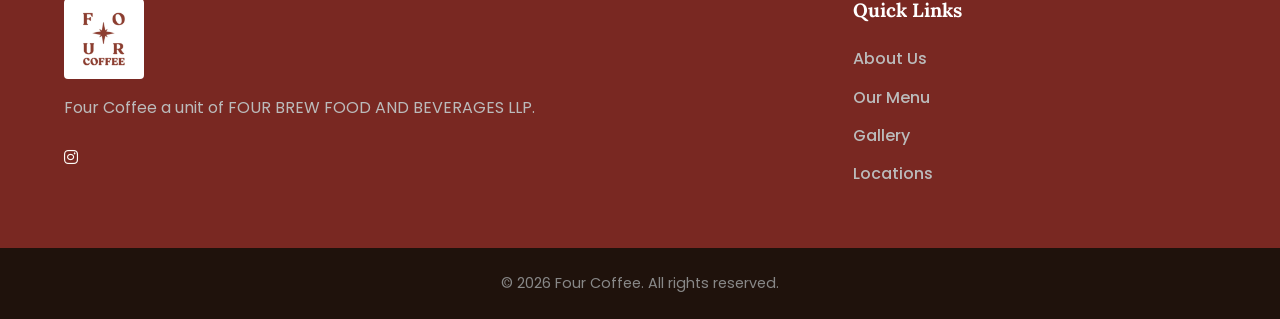
==== commit 47433e42: "Update index.html" ====
--- a/index.html
+++ b/index.html
@@ -1135,9 +1135,18 @@
                     <div class="location-card" data-map="https://maps.google.com/maps?q=Urban+Chowk,+opp+Buildcon,+nr+Tata+Motors,+bh+kataria+chokdi,+off+kalawad+road,+mota+mava,+Rajkot+360005&t=&z=15&ie=UTF8&iwloc=&output=embed">
                         <h3>Rajkot (Mota Mava)</h3>
                         <p><i class="fas fa-map-marker-alt"></i> <span>At Urban Chowk, Opp. Buildcon, Nr. Tata Motors, B/h Kataria Chokdi, Off Kalawad Road, Mota Mava, Rajkot, Gujarat 360005</span></p>
-                        <p><i class="far fa-clock"></i> <span>Mon-Sun: 05:00 PM - 1:00 AM</span></p>
-                        <p><i class="fas fa-phone"></i> <span><a href="tel:+917600449443">+91 76004 49443</a></span></p>
+                        <p><i class="far fa-clock"></i> <span>Mon-Sun: 11:00 AM - 2:00 AM</span></p>
+                        <p><i class="fas fa-phone"></i> <span><a href="tel:+919054483044">+91 90544 83044</a></span></p>
                         <a href="https://maps.app.goo.gl/188yPGNUZ7z9M9dA7?g_st=iw" target="_blank" rel="noopener noreferrer" class="btn-link">Get Directions <i class="fas fa-arrow-right"></i></a>
+                    </div>
+
+                    <!-- 4th Location: Ambli Road -->
+                    <div class="location-card" data-map="https://maps.google.com/maps?q=GF+-+Shop+No+1,+Capital+One,+Ambli+Rd,+near+Ashok+Vatika,+Ahmedabad,+Gujarat+380058&t=&z=15&ie=UTF8&iwloc=&output=embed">
+                        <h3>Ambli Road</h3>
+                        <p><i class="fas fa-map-marker-alt"></i> <span>GF - Shop No 1, Capital One, Ambli Rd, near Ashok Vatika, Ashok Vatika, Ahmedabad, Gujarat 380058</span></p>
+                        <p><i class="far fa-clock"></i> <span>Mon-Sun: 11:00 AM - 2:00 AM</span></p>
+                        <p><i class="fas fa-phone"></i> <span><a href="tel:+919054483044">+91 90544 83044</a></span></p>
+                        <a href="https://maps.app.goo.gl/Zx1sVhGNMPHynf2V9" target="_blank" rel="noopener noreferrer" class="btn-link">Get Directions <i class="fas fa-arrow-right"></i></a>
                     </div>
                 </div>
 
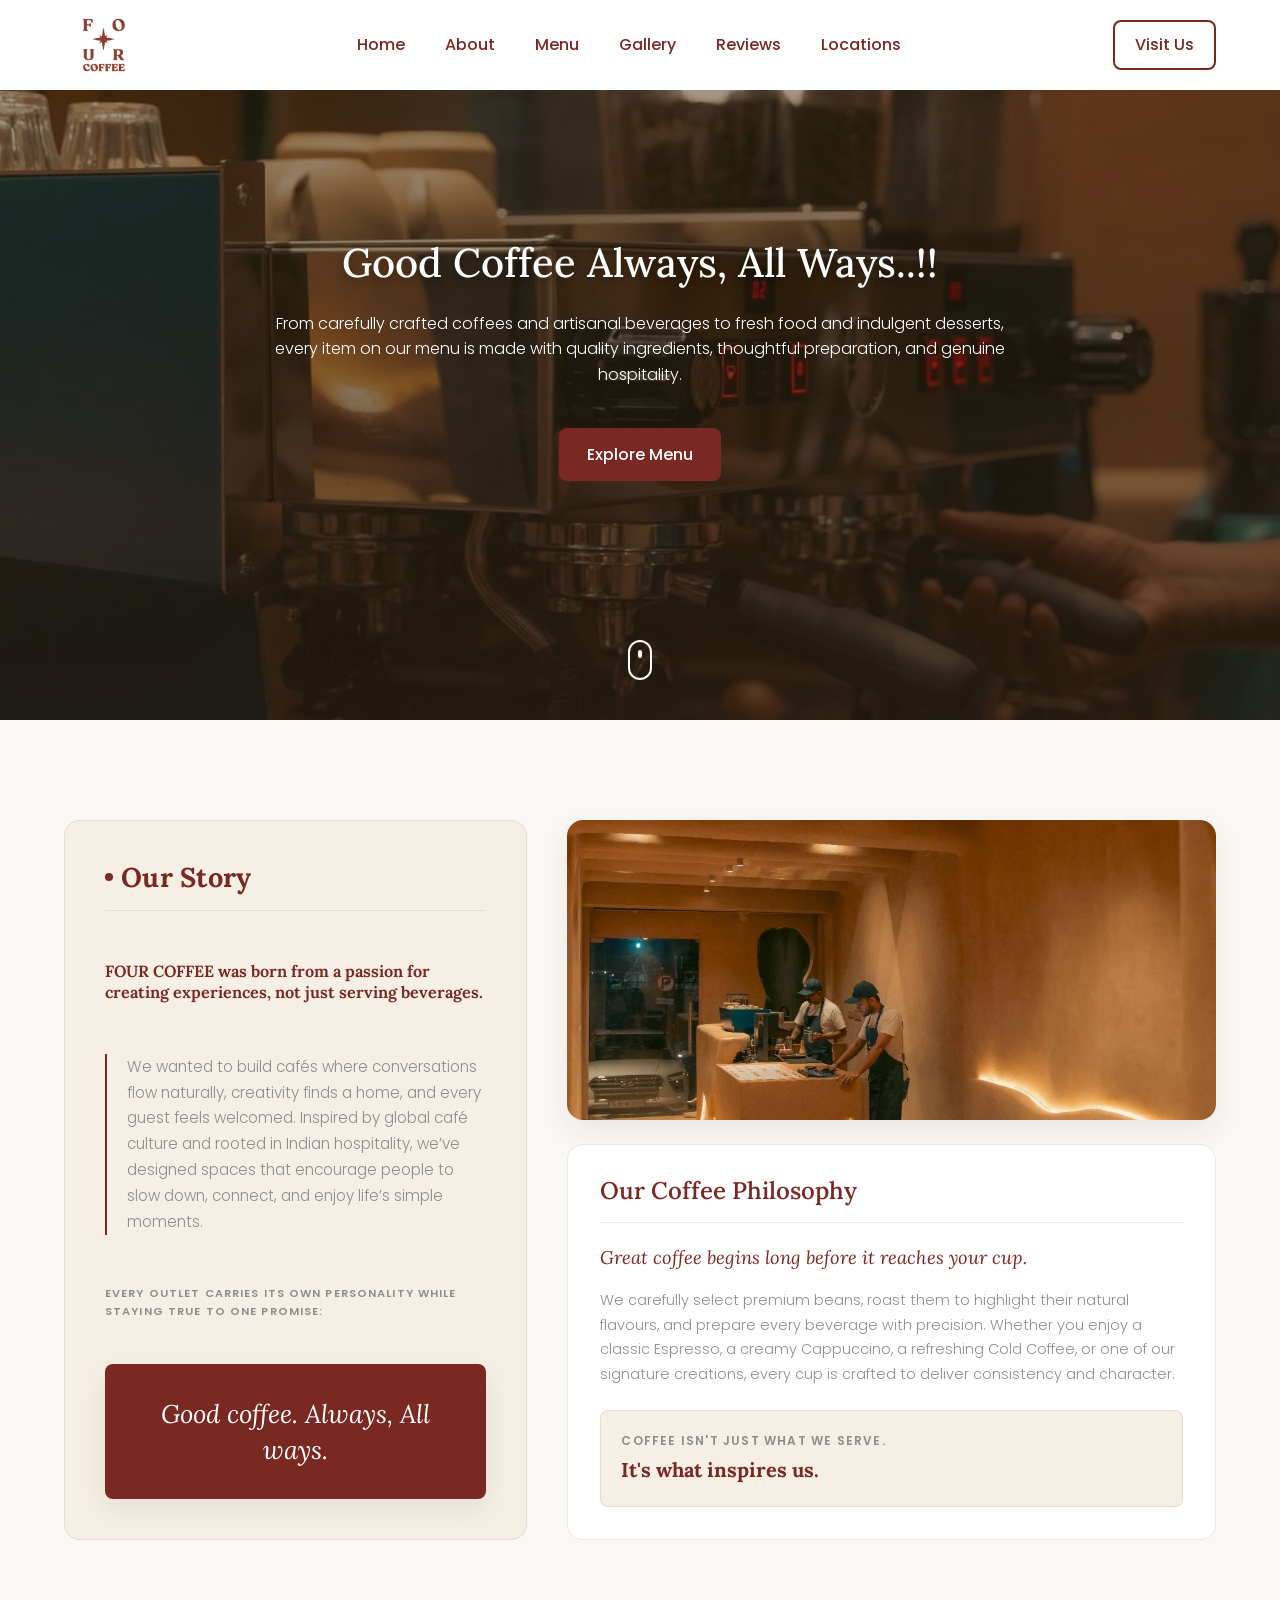
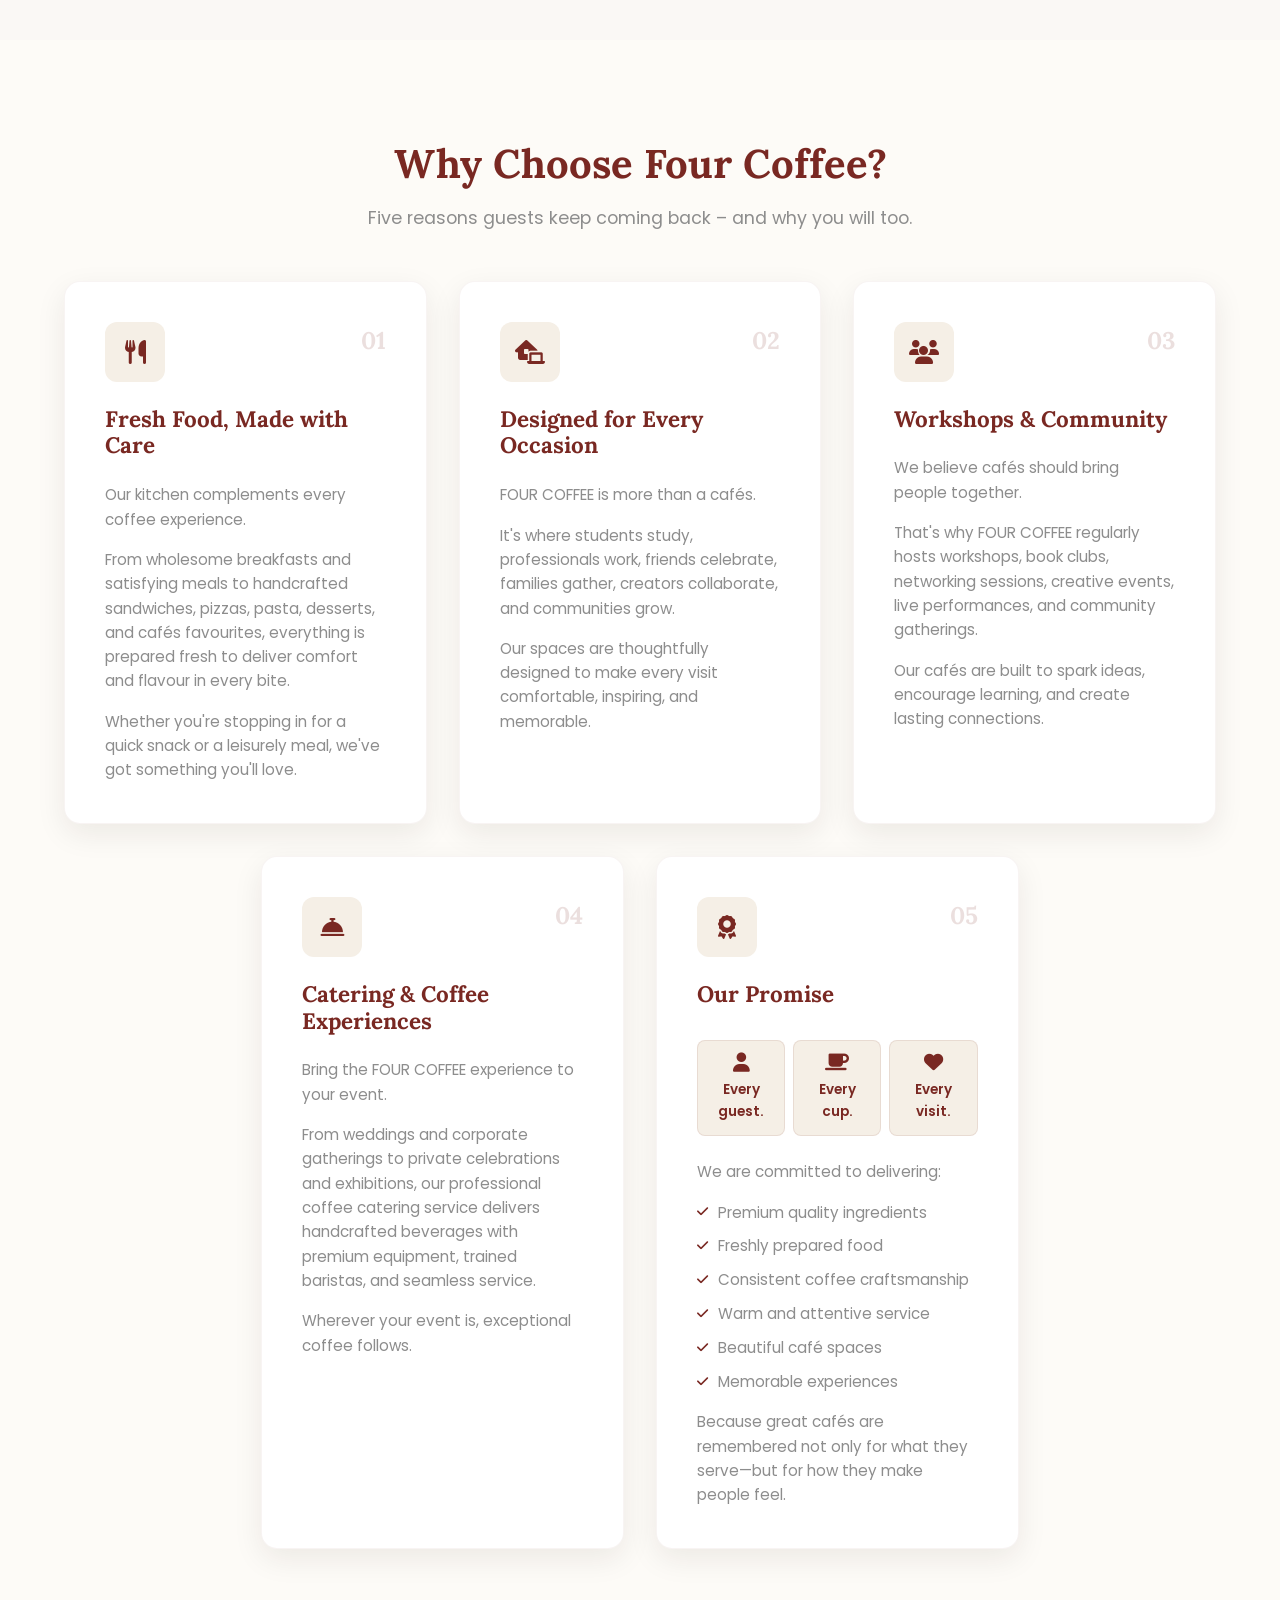
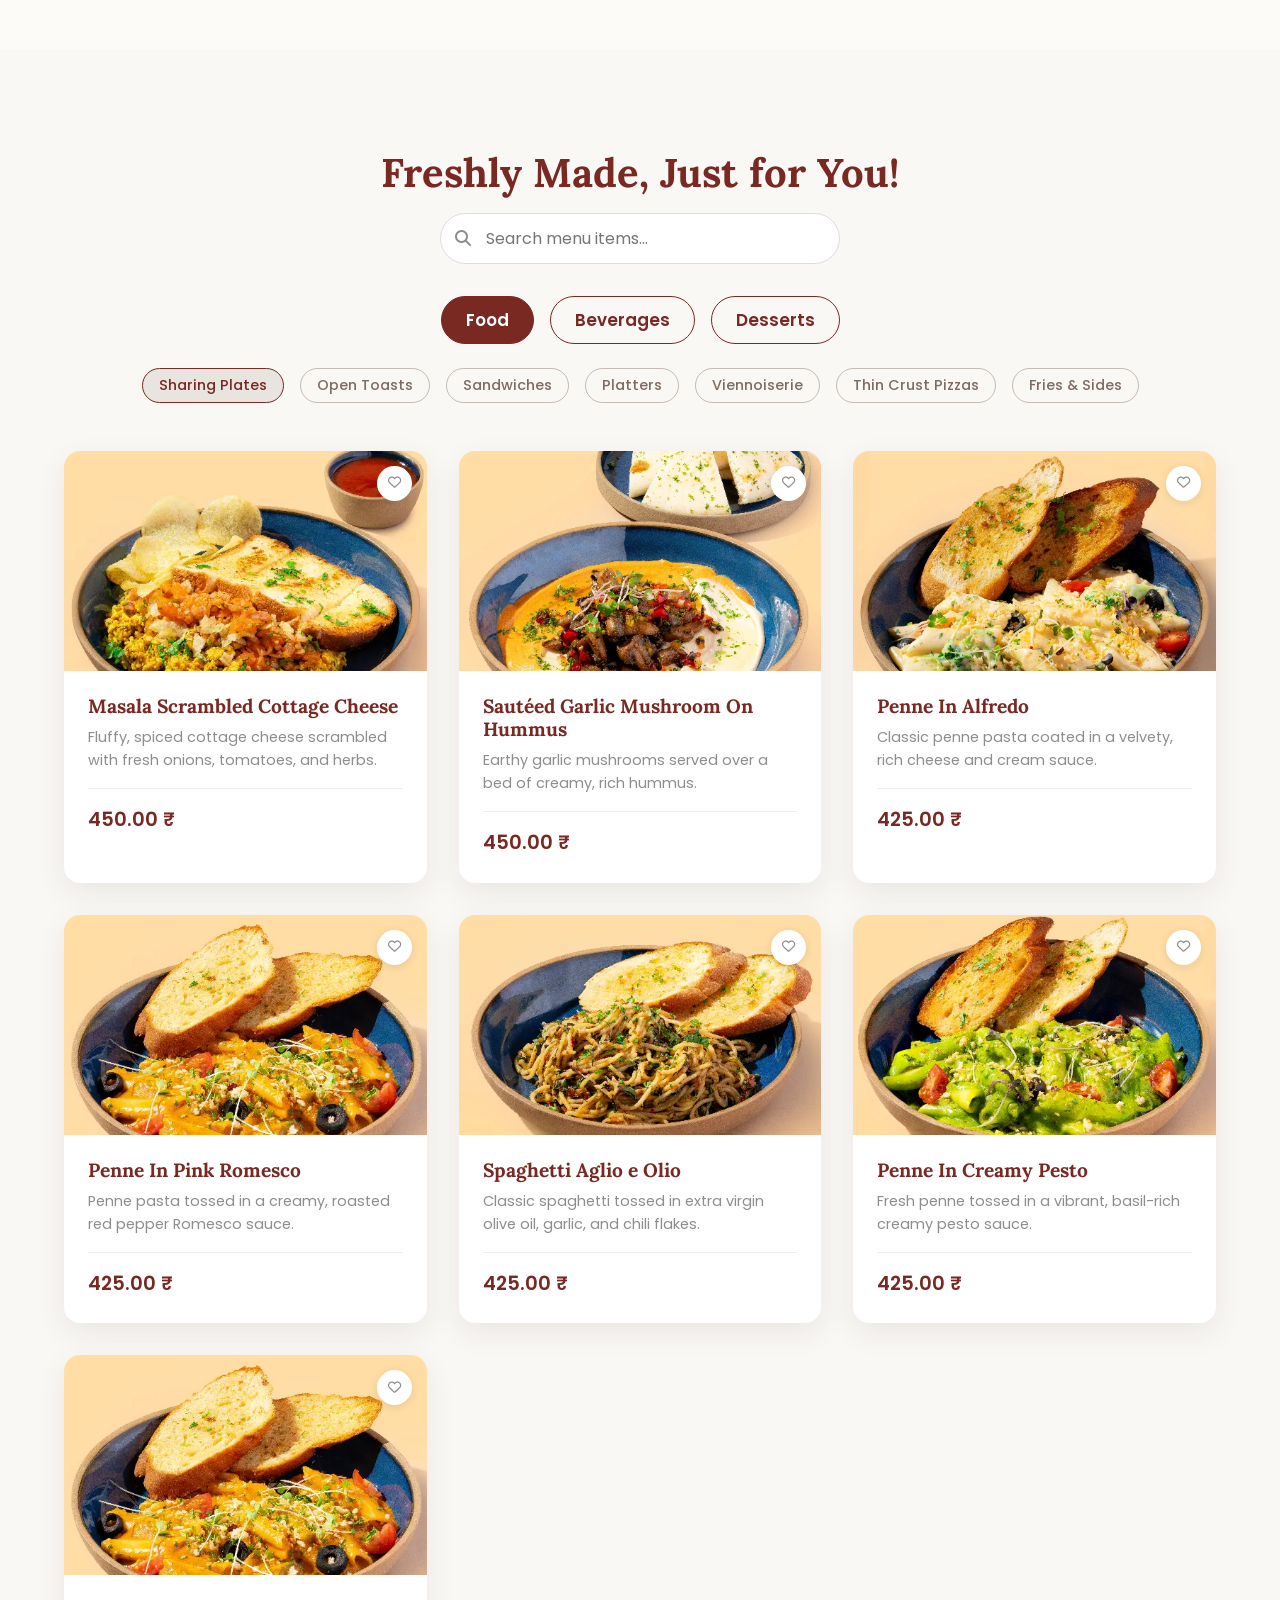
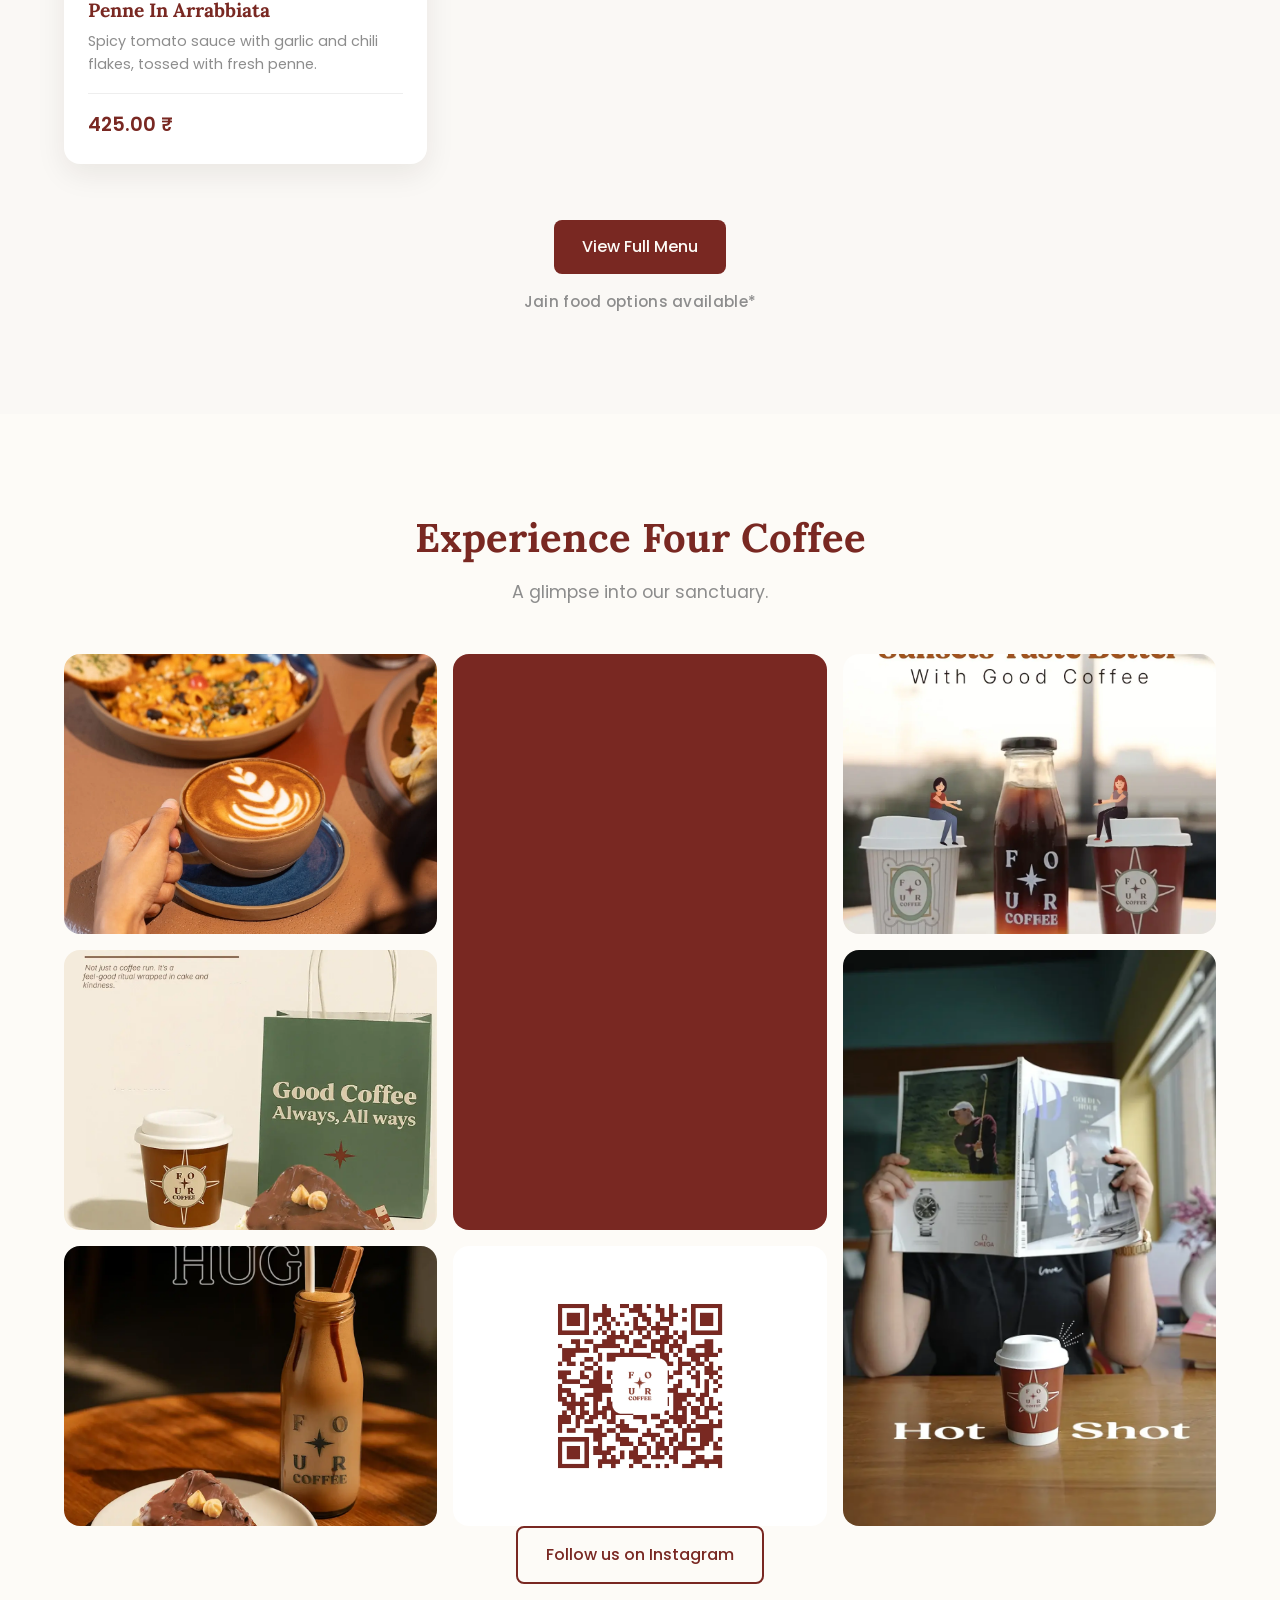
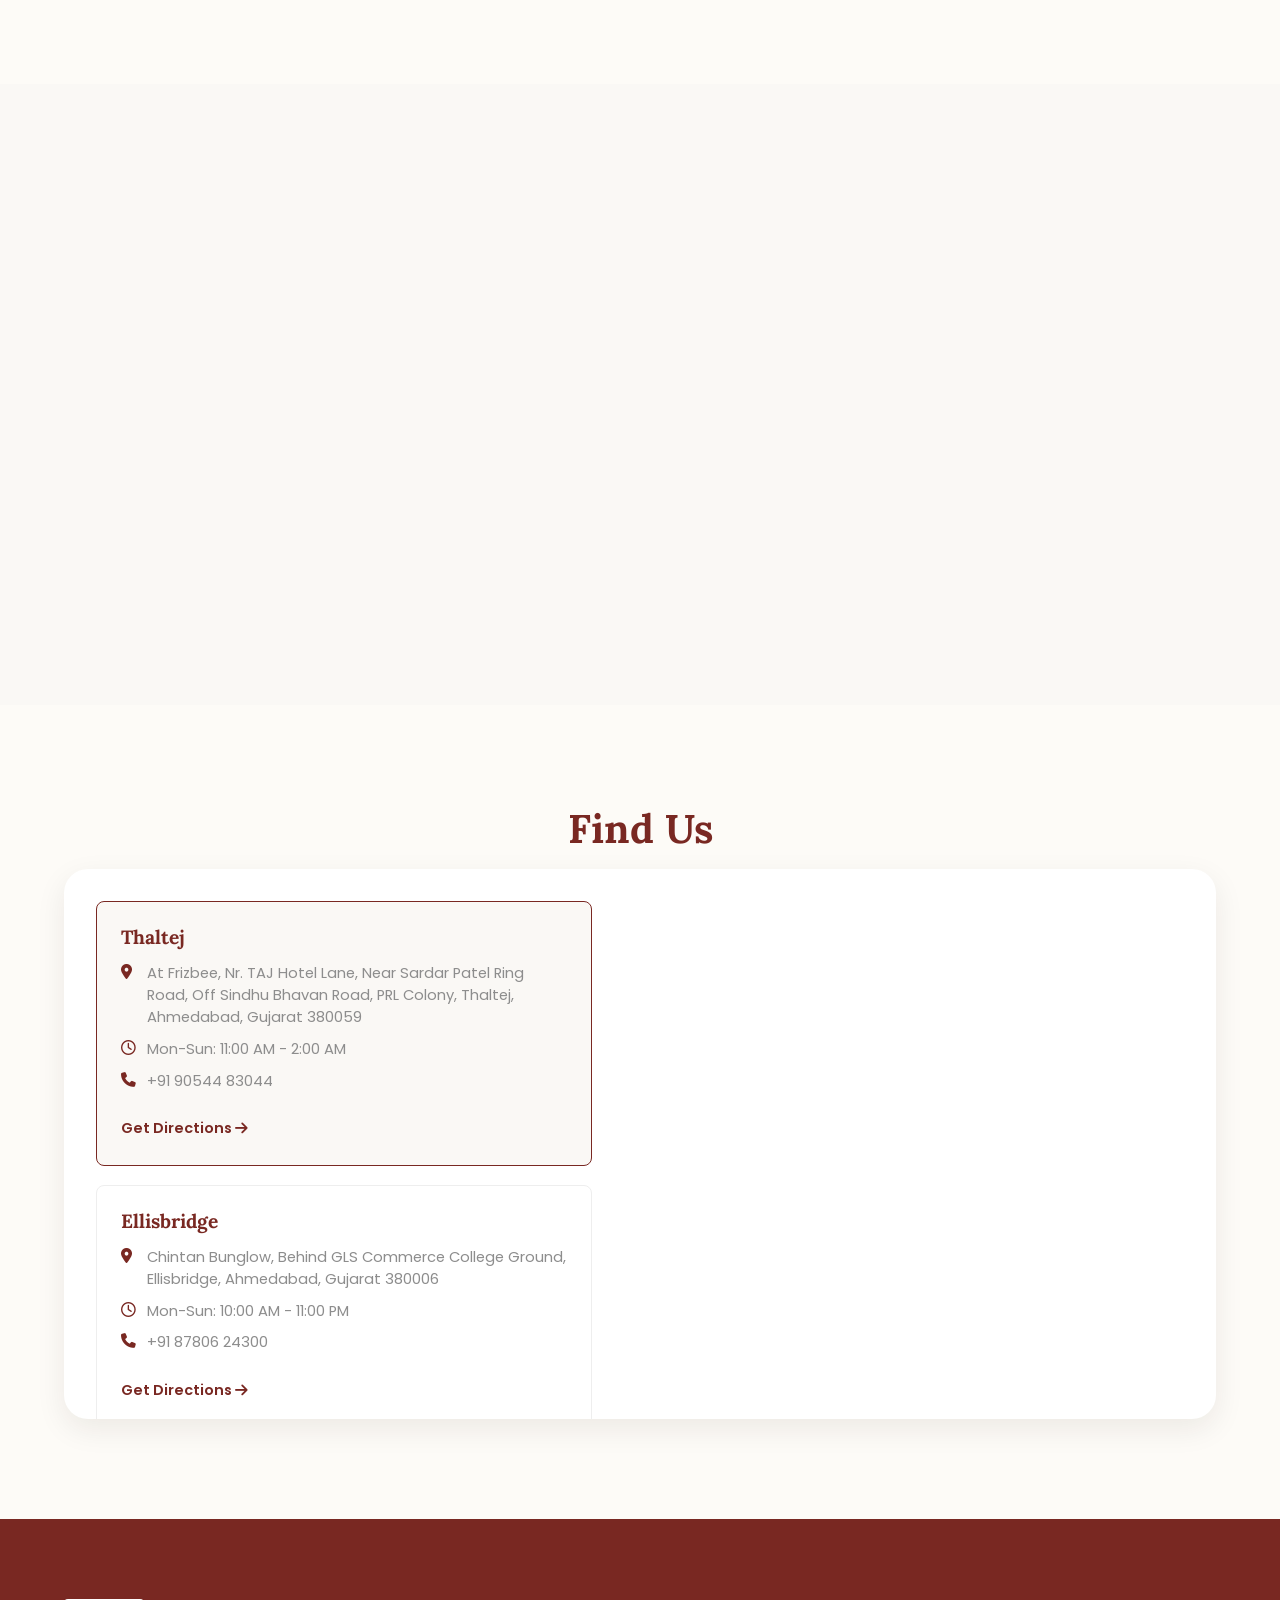
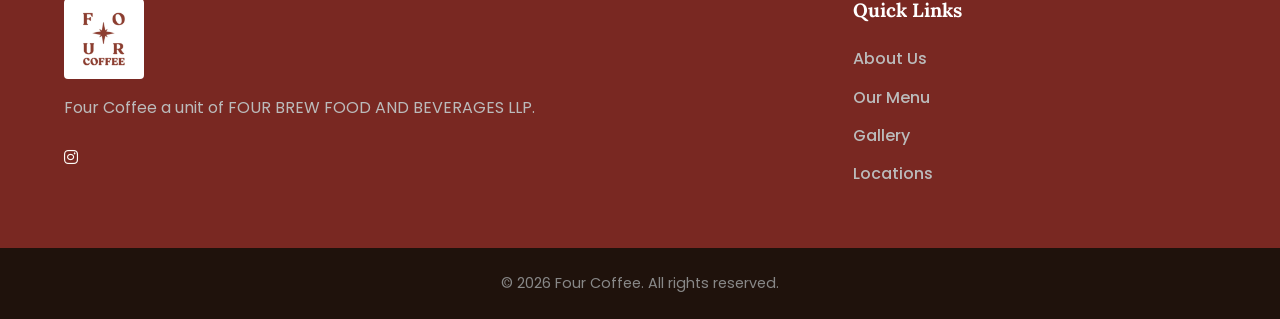
==== commit 9d496f85: "Update index.html" ====
--- a/index.html
+++ b/index.html
@@ -1136,16 +1136,16 @@
                         <h3>Rajkot (Mota Mava)</h3>
                         <p><i class="fas fa-map-marker-alt"></i> <span>At Urban Chowk, Opp. Buildcon, Nr. Tata Motors, B/h Kataria Chokdi, Off Kalawad Road, Mota Mava, Rajkot, Gujarat 360005</span></p>
                         <p><i class="far fa-clock"></i> <span>Mon-Sun: 11:00 AM - 2:00 AM</span></p>
-                        <p><i class="fas fa-phone"></i> <span><a href="tel:+919054483044">+91 90544 83044</a></span></p>
+                        <p><i class="fas fa-phone"></i> <span><a href="tel:+917600449443">+91 76004 49443</a></span></p>
                         <a href="https://maps.app.goo.gl/188yPGNUZ7z9M9dA7?g_st=iw" target="_blank" rel="noopener noreferrer" class="btn-link">Get Directions <i class="fas fa-arrow-right"></i></a>
                     </div>
 
                     <!-- 4th Location: Ambli Road -->
-                    <div class="location-card" data-map="https://maps.google.com/maps?q=GF+-+Shop+No+1,+Capital+One,+Ambli+Rd,+near+Ashok+Vatika,+Ahmedabad,+Gujarat+380058&t=&z=15&ie=UTF8&iwloc=&output=embed">
+                    <div class="location-card" data-map="https://maps.google.com/maps?q=Capital+One,+Ambli+Rd,+Ashok+Vatika,+Ahmedabad,+Gujarat+380058&t=&z=15&ie=UTF8&iwloc=B&output=embed">
                         <h3>Ambli Road</h3>
                         <p><i class="fas fa-map-marker-alt"></i> <span>GF - Shop No 1, Capital One, Ambli Rd, near Ashok Vatika, Ashok Vatika, Ahmedabad, Gujarat 380058</span></p>
                         <p><i class="far fa-clock"></i> <span>Mon-Sun: 11:00 AM - 2:00 AM</span></p>
-                        <p><i class="fas fa-phone"></i> <span><a href="tel:+919054483044">+91 90544 83044</a></span></p>
+                        <p><i class="fas fa-phone"></i> <span><a href="tel:+918200025827">+91 82000 25827</a></span></p>
                         <a href="https://maps.app.goo.gl/Zx1sVhGNMPHynf2V9" target="_blank" rel="noopener noreferrer" class="btn-link">Get Directions <i class="fas fa-arrow-right"></i></a>
                     </div>
                 </div>
--- a/style.css
+++ b/style.css
@@ -1214,7 +1214,7 @@
     padding: 2rem;
     display: flex;
     flex-direction: column;
-    justify-content: flex-start; /* changed from center to flex-start */
+    justify-content: flex-start;
     gap: 1.2rem;
     max-height: 550px;
     overflow-y: auto;
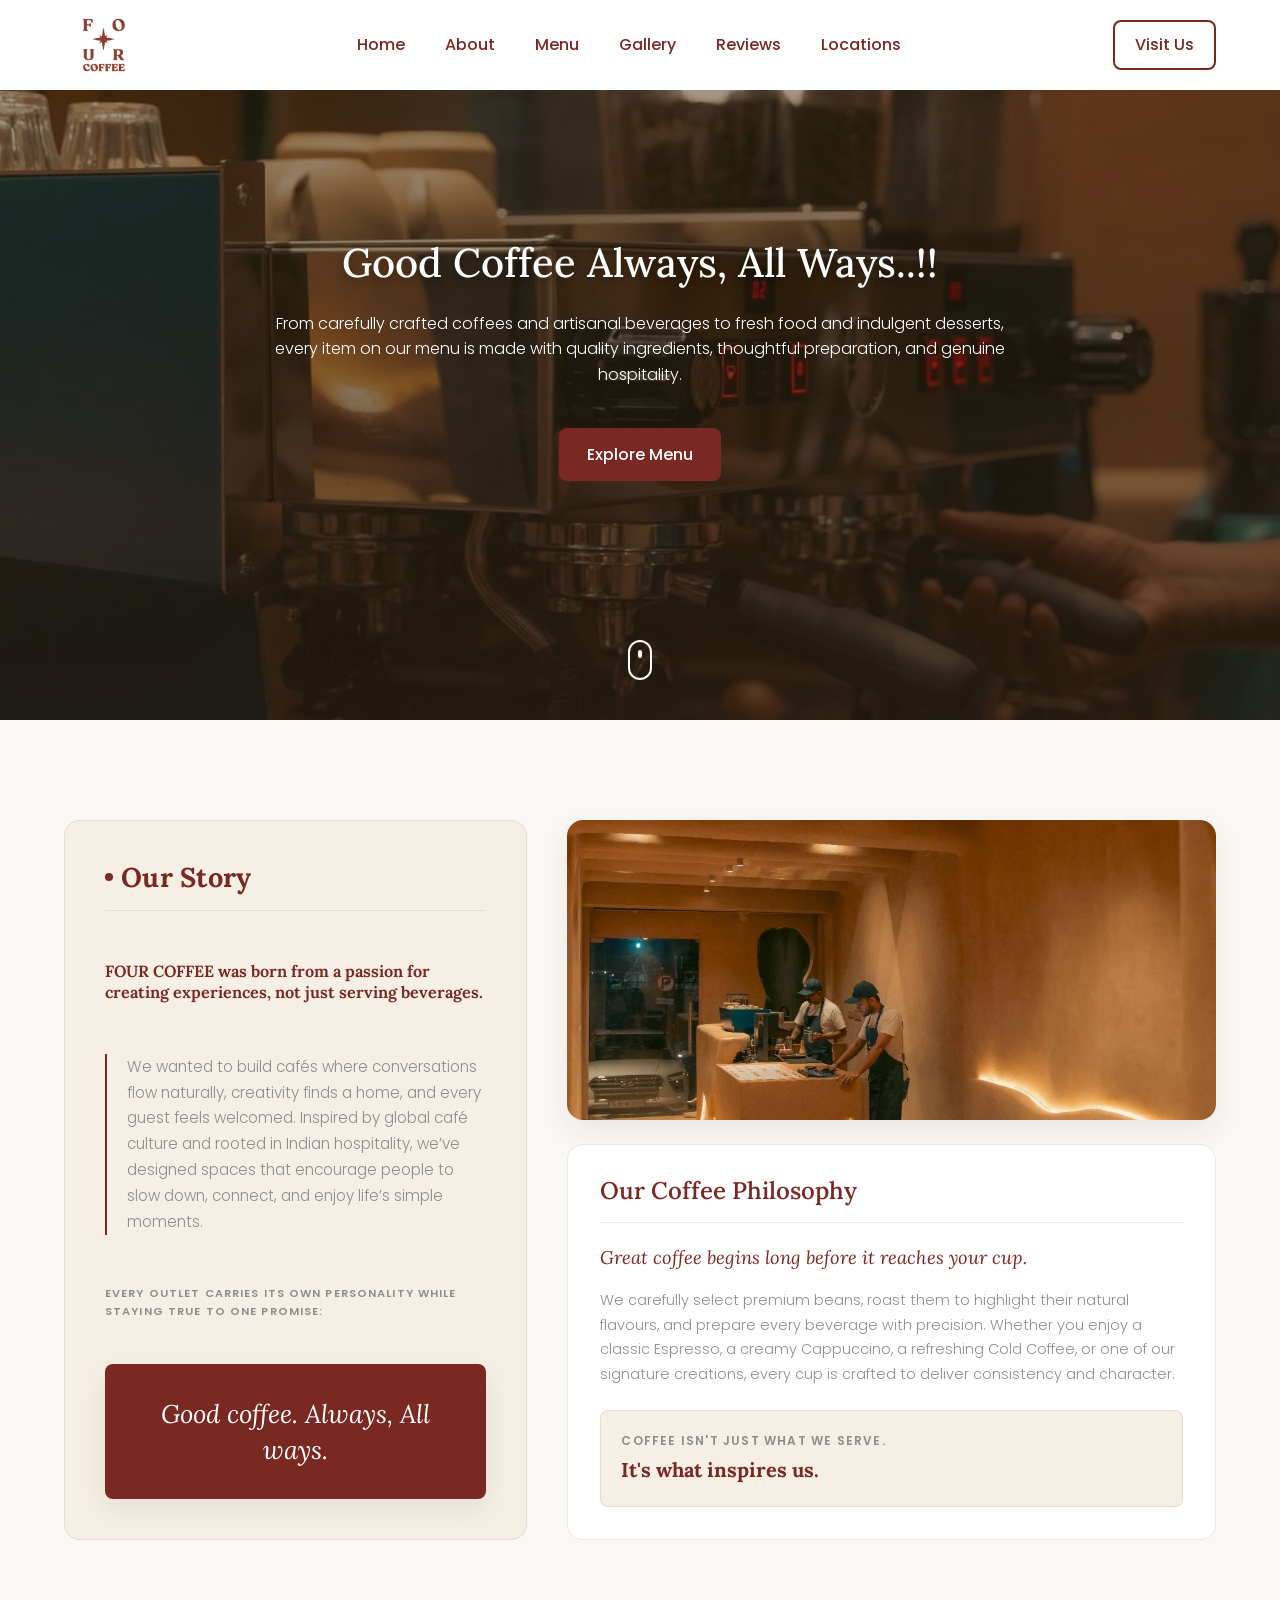
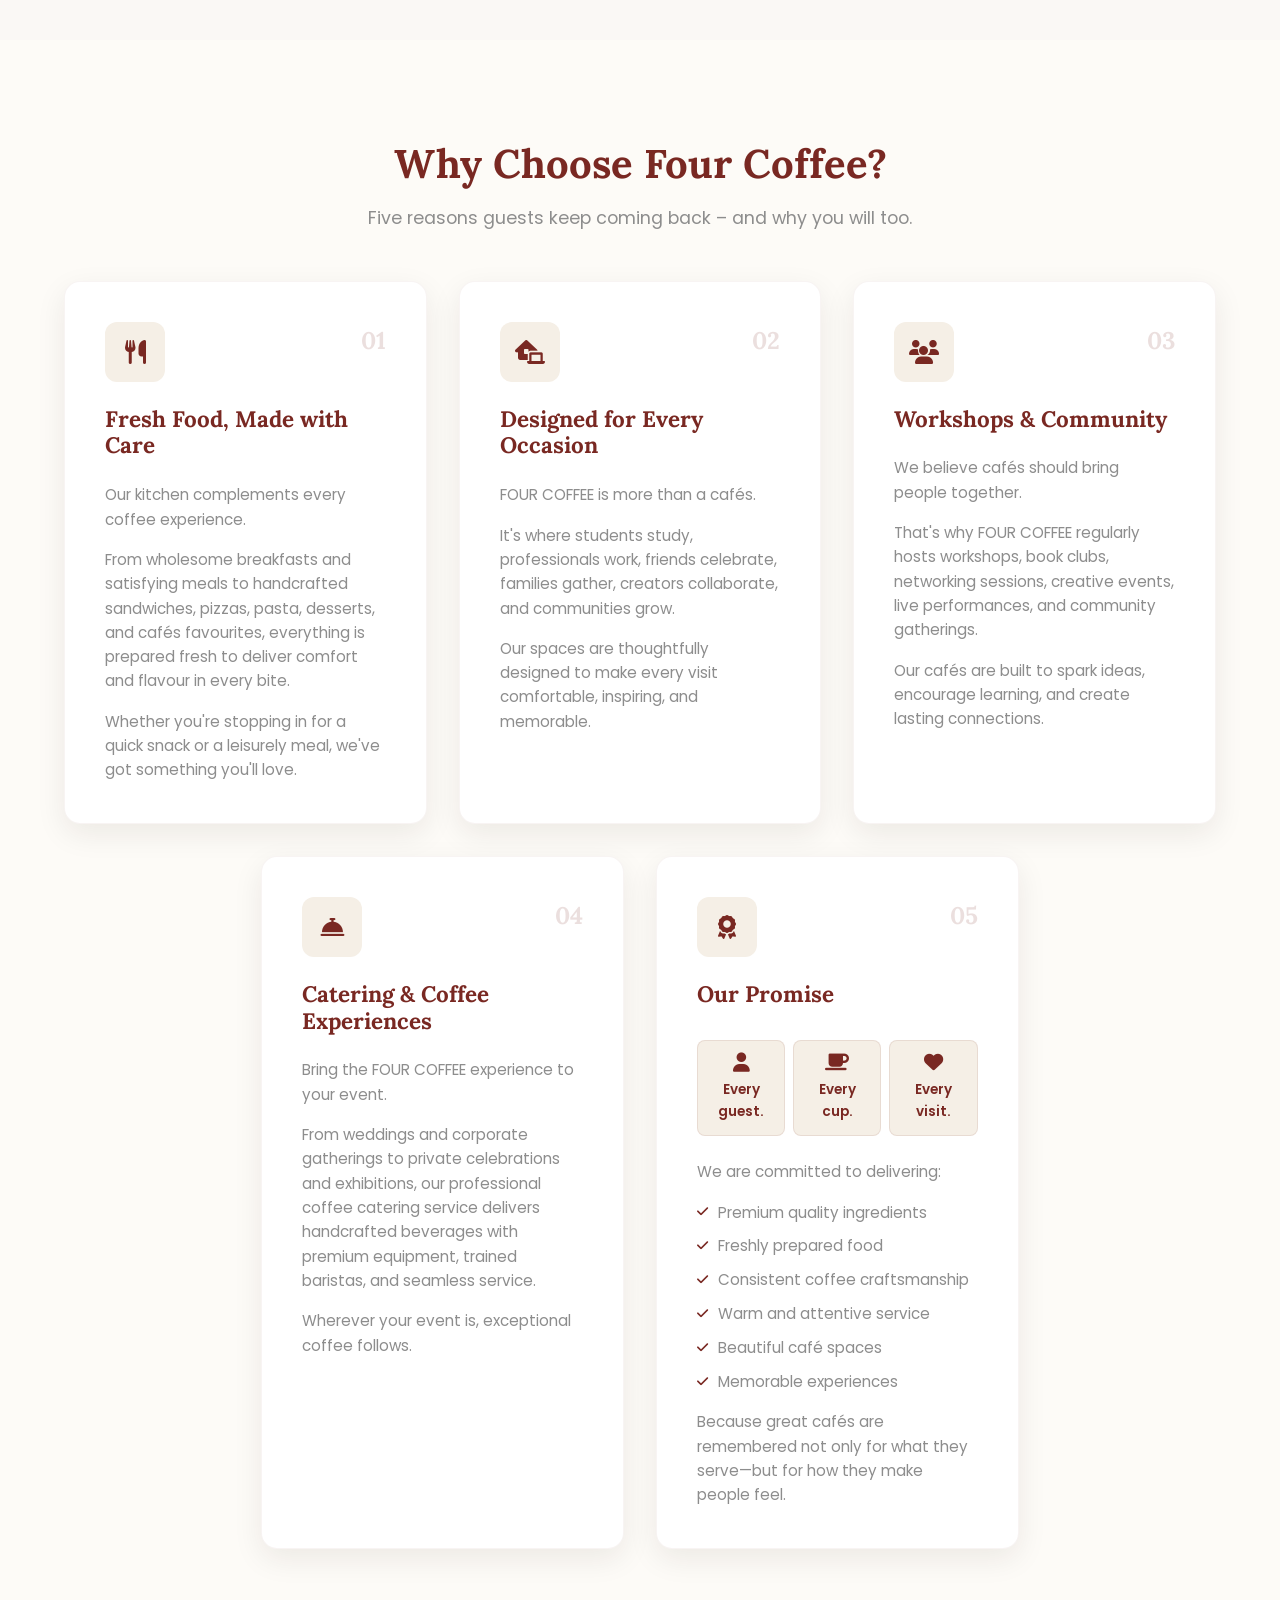
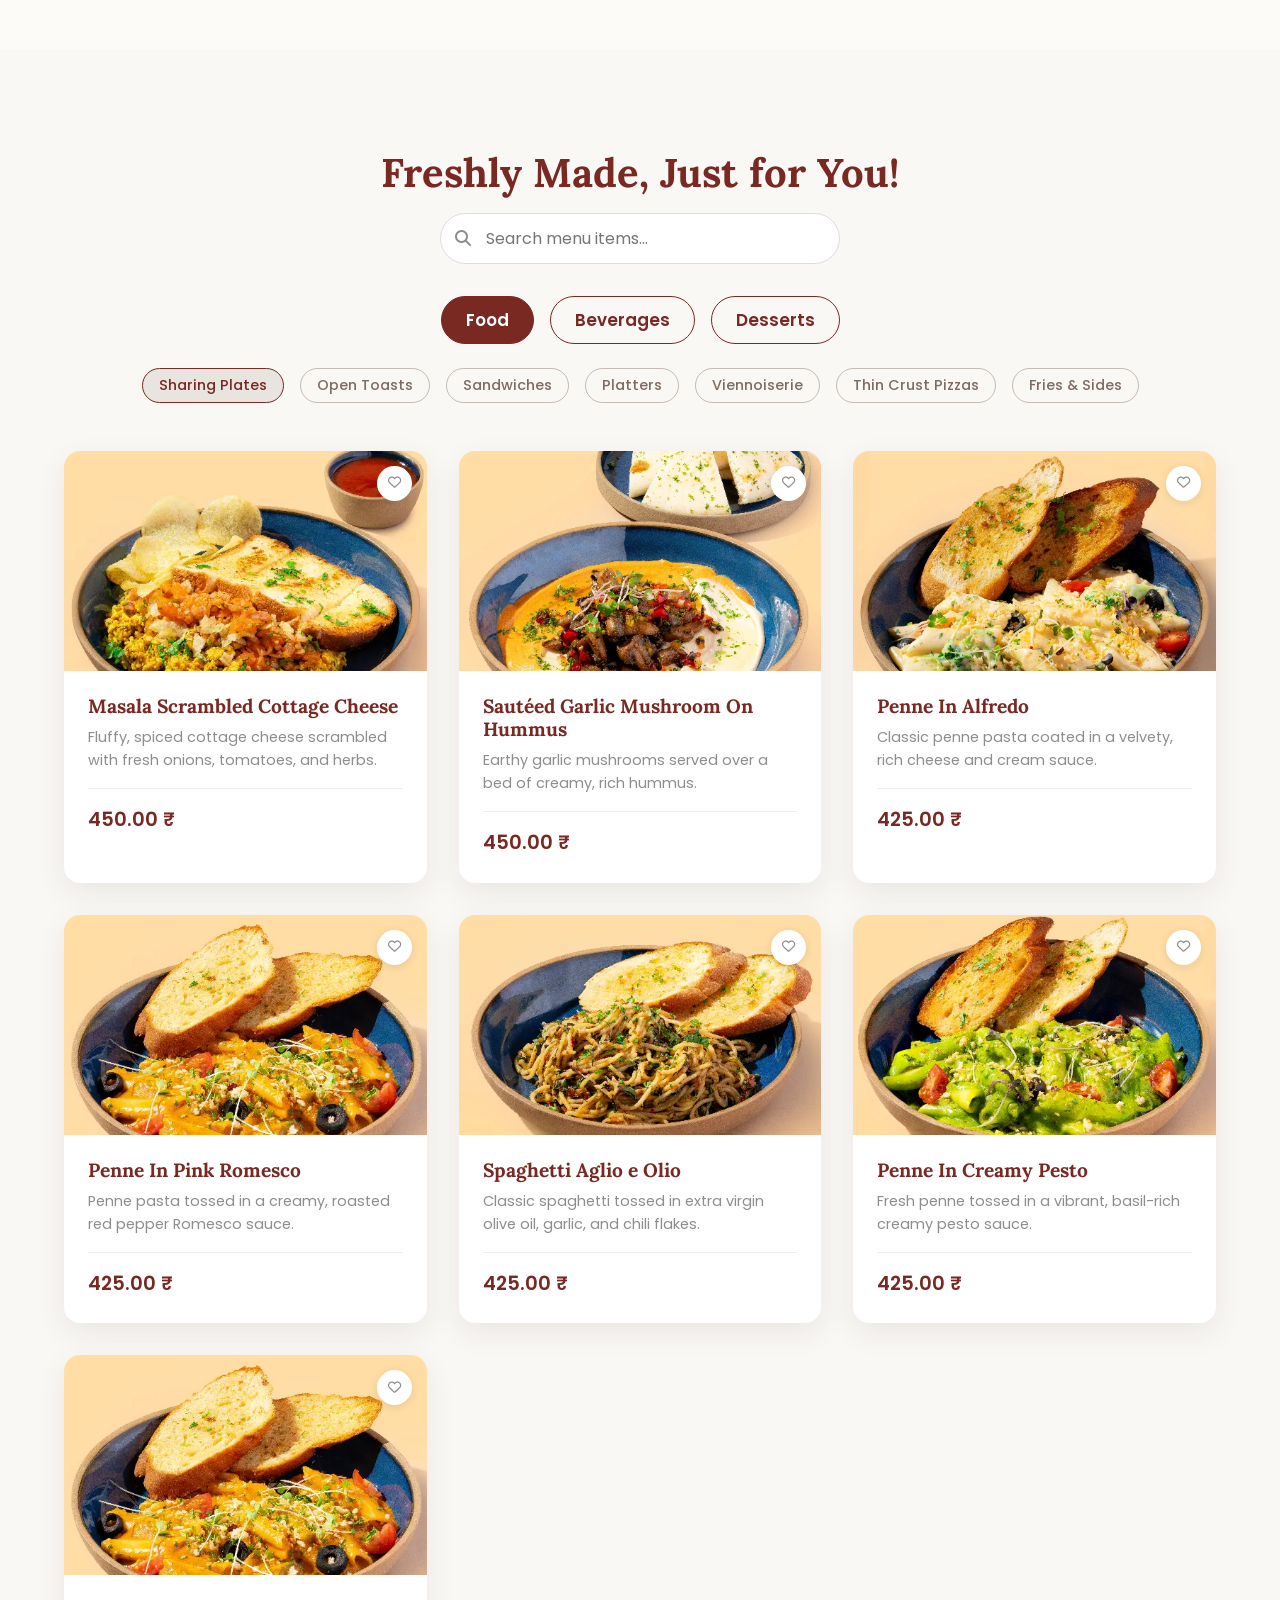
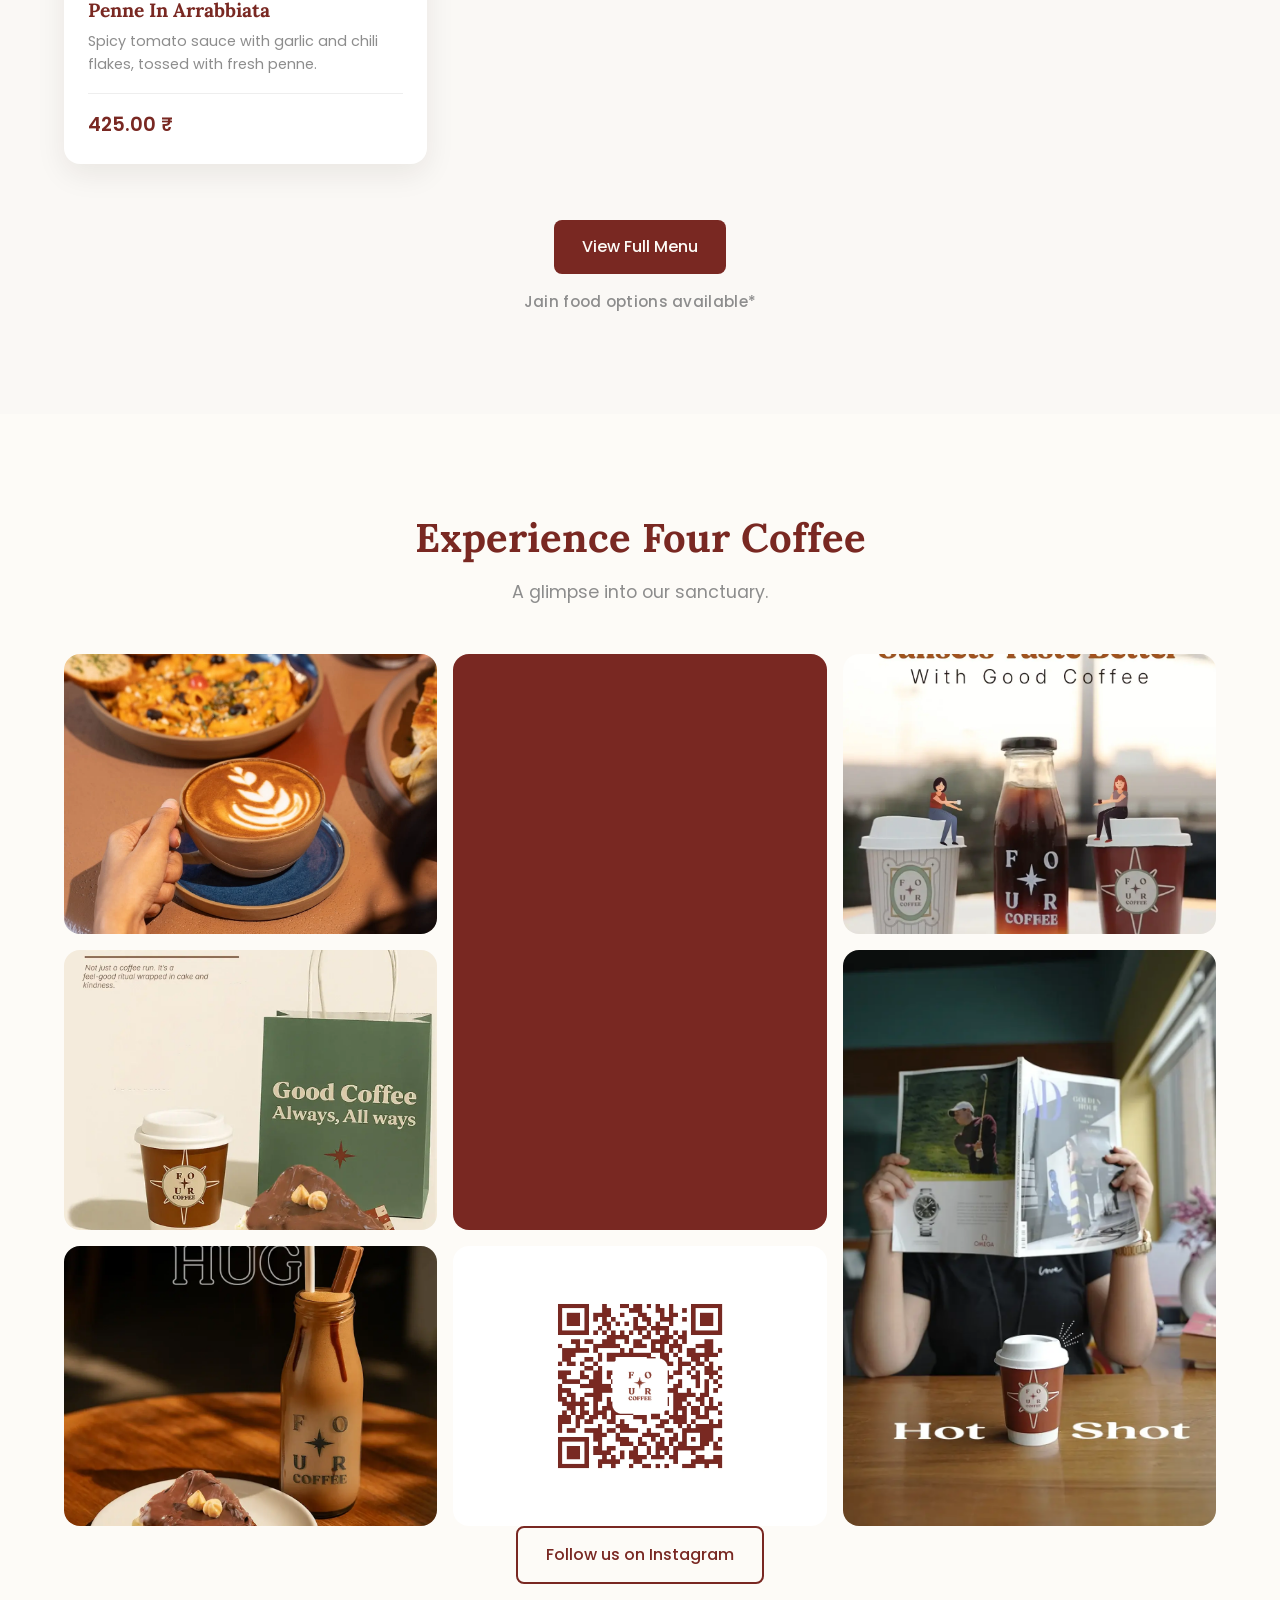
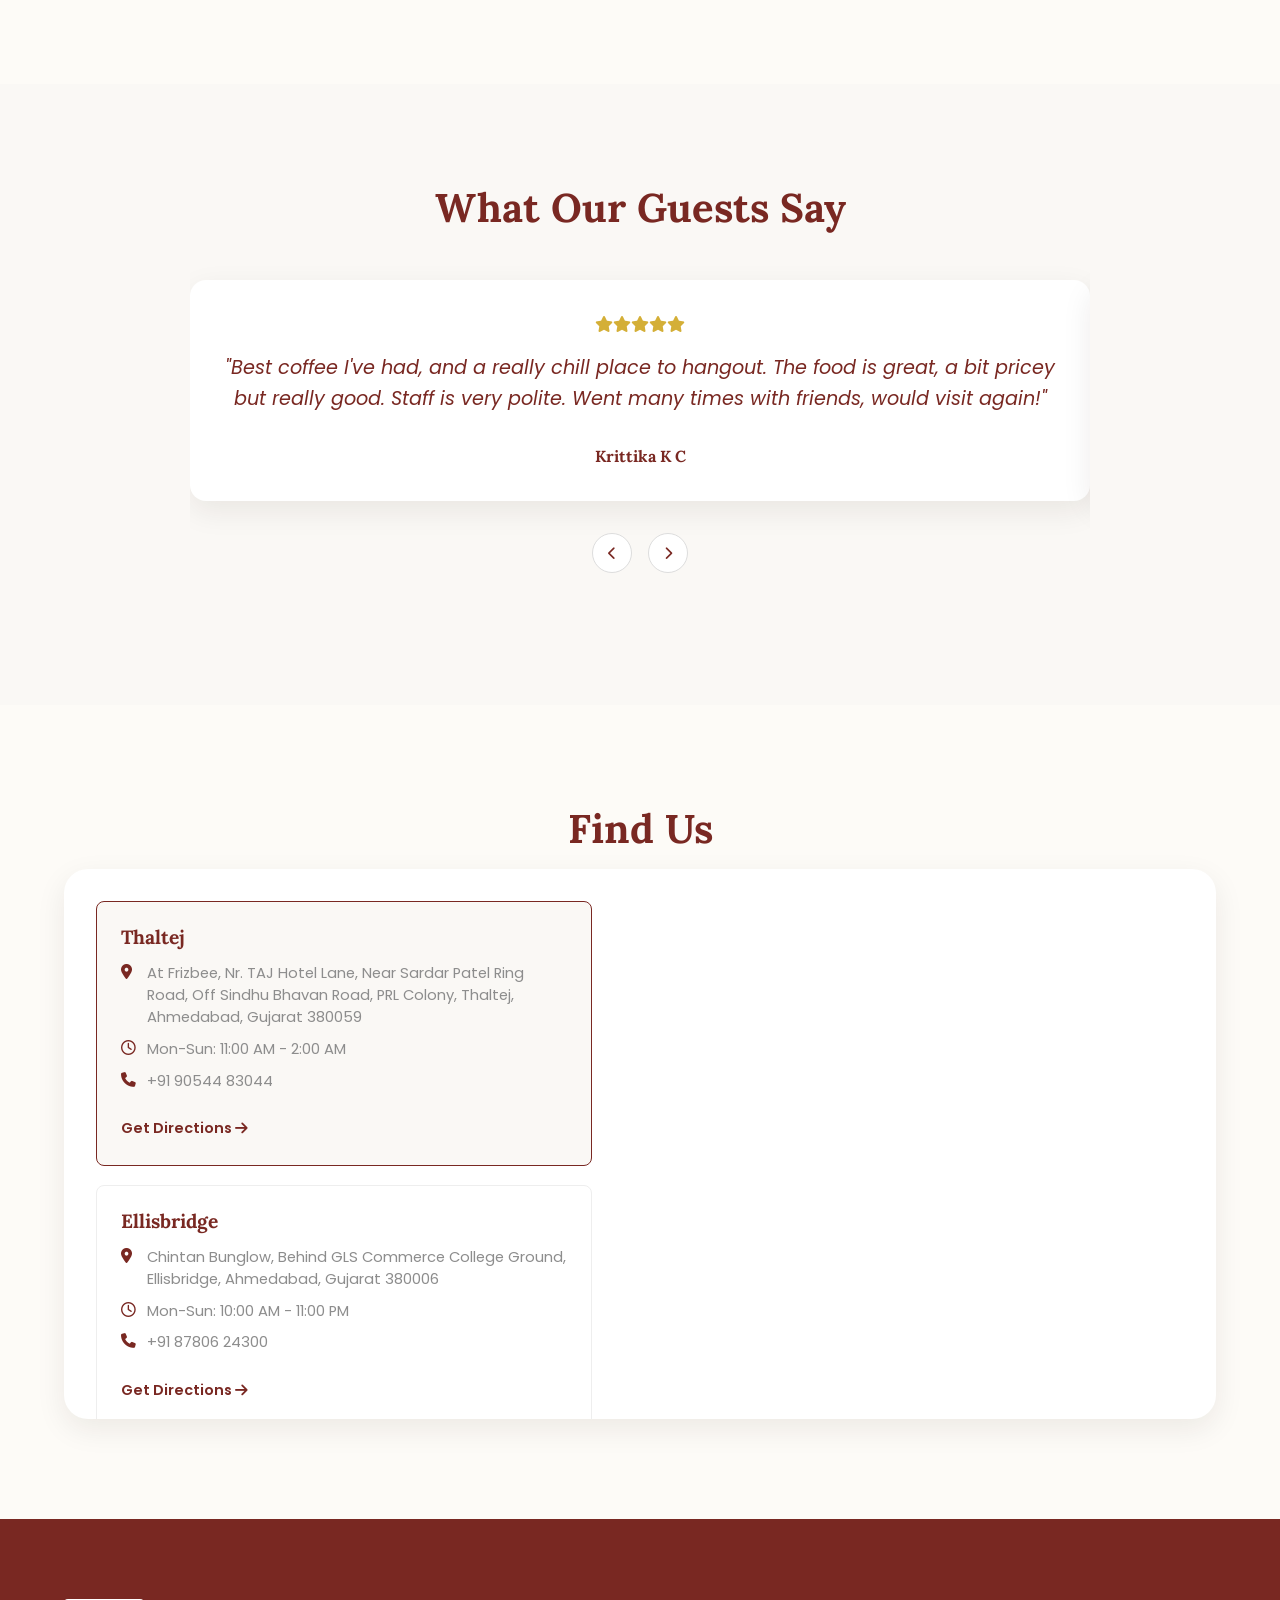
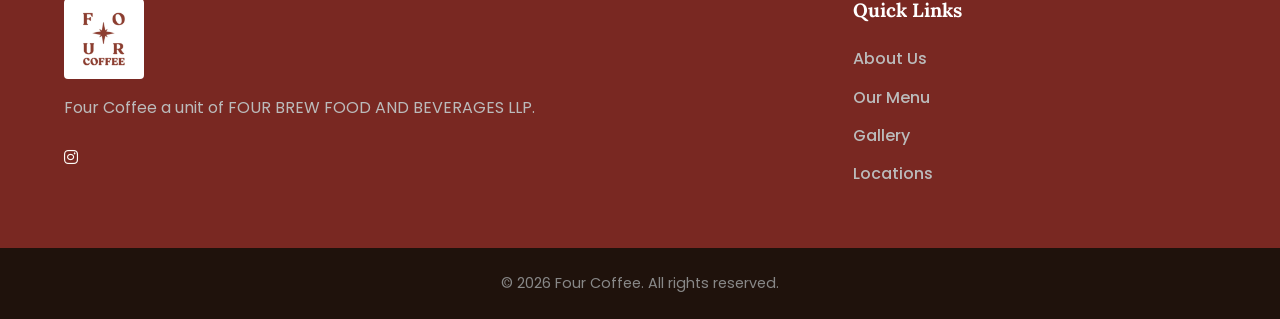
==== commit 5d871c17: "Update index.html" ====
--- a/index.html
+++ b/index.html
@@ -1140,7 +1140,7 @@
                         <a href="https://maps.app.goo.gl/188yPGNUZ7z9M9dA7?g_st=iw" target="_blank" rel="noopener noreferrer" class="btn-link">Get Directions <i class="fas fa-arrow-right"></i></a>
                     </div>
 
-                    <!-- 4th Location: Ambli Road -->
+                    <!-- 4th Location: Iskon Ambli Road -->
                     <div class="location-card" data-map="https://maps.google.com/maps?q=Capital+One,+Ambli+Rd,+Ashok+Vatika,+Ahmedabad,+Gujarat+380058&t=&z=15&ie=UTF8&iwloc=B&output=embed">
                         <h3>Ambli Road</h3>
                         <p><i class="fas fa-map-marker-alt"></i> <span>GF - Shop No 1, Capital One, Ambli Rd, near Ashok Vatika, Ashok Vatika, Ahmedabad, Gujarat 380058</span></p>
